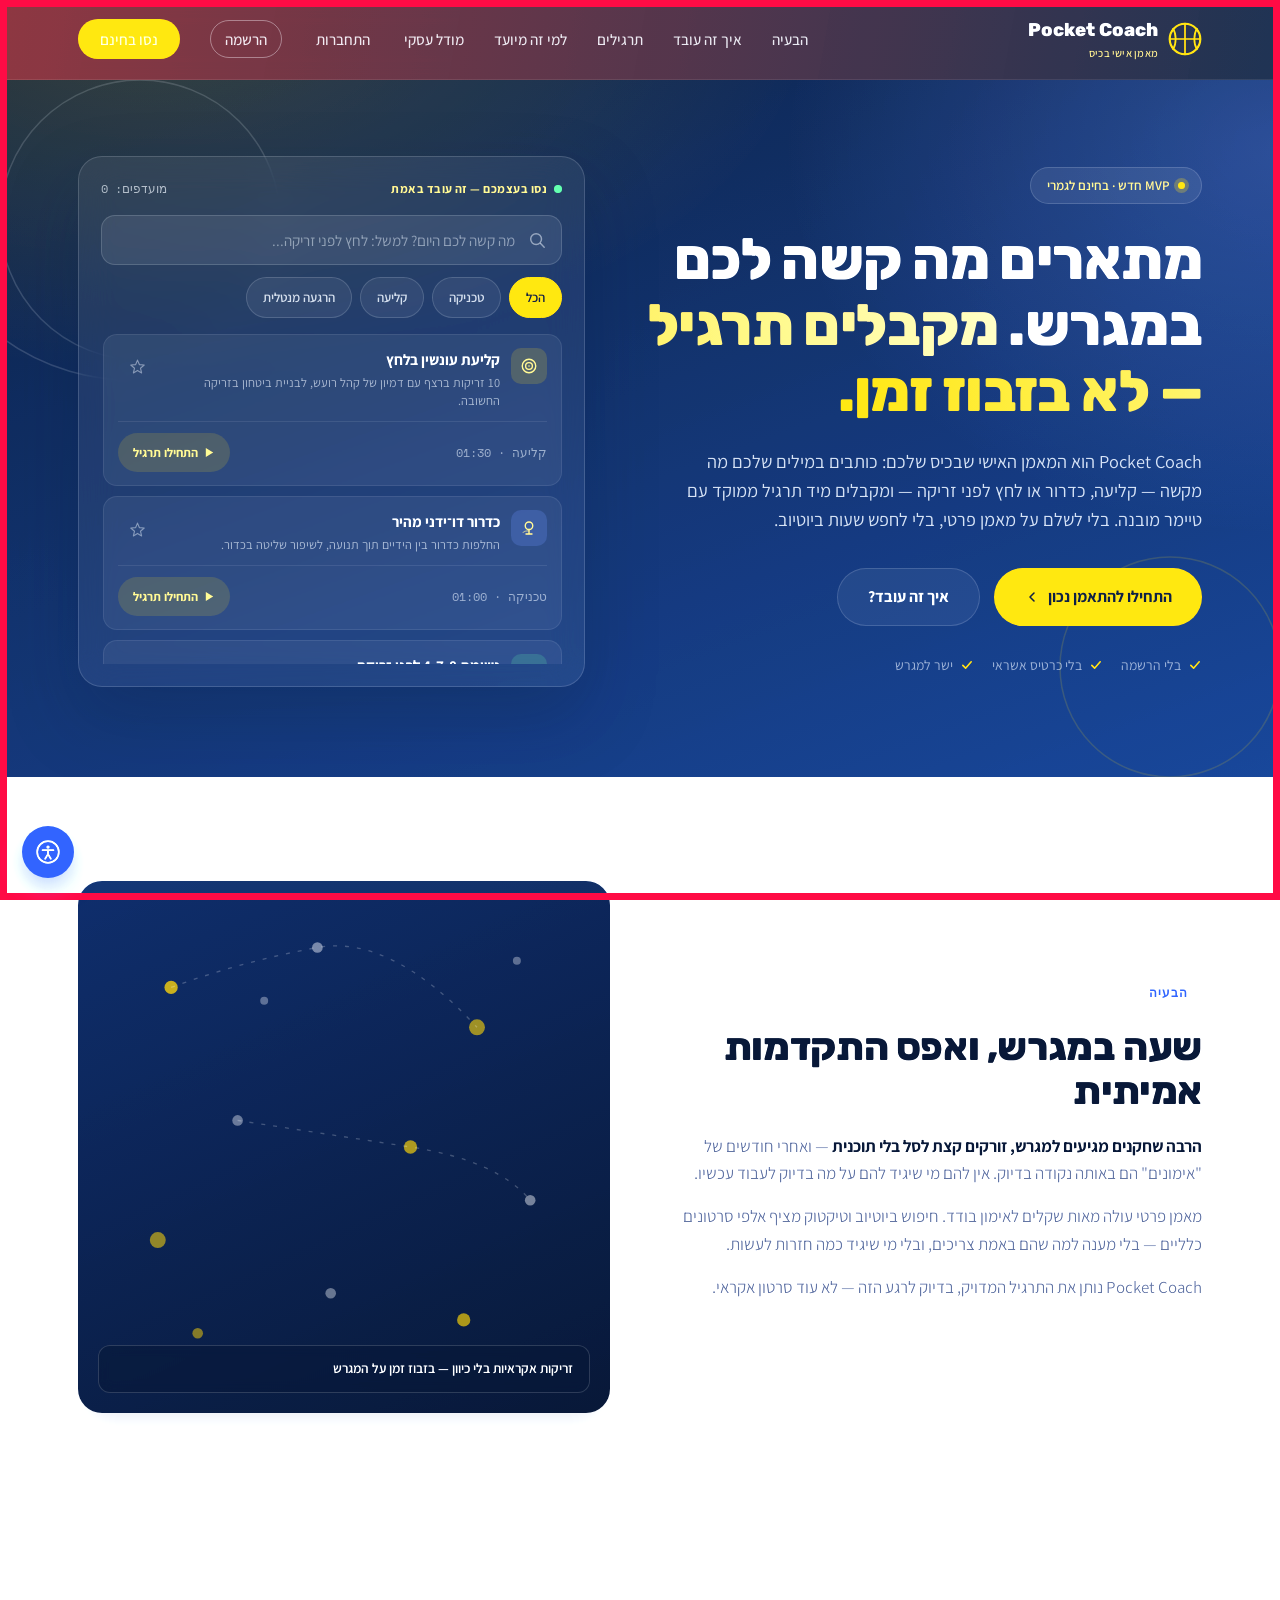
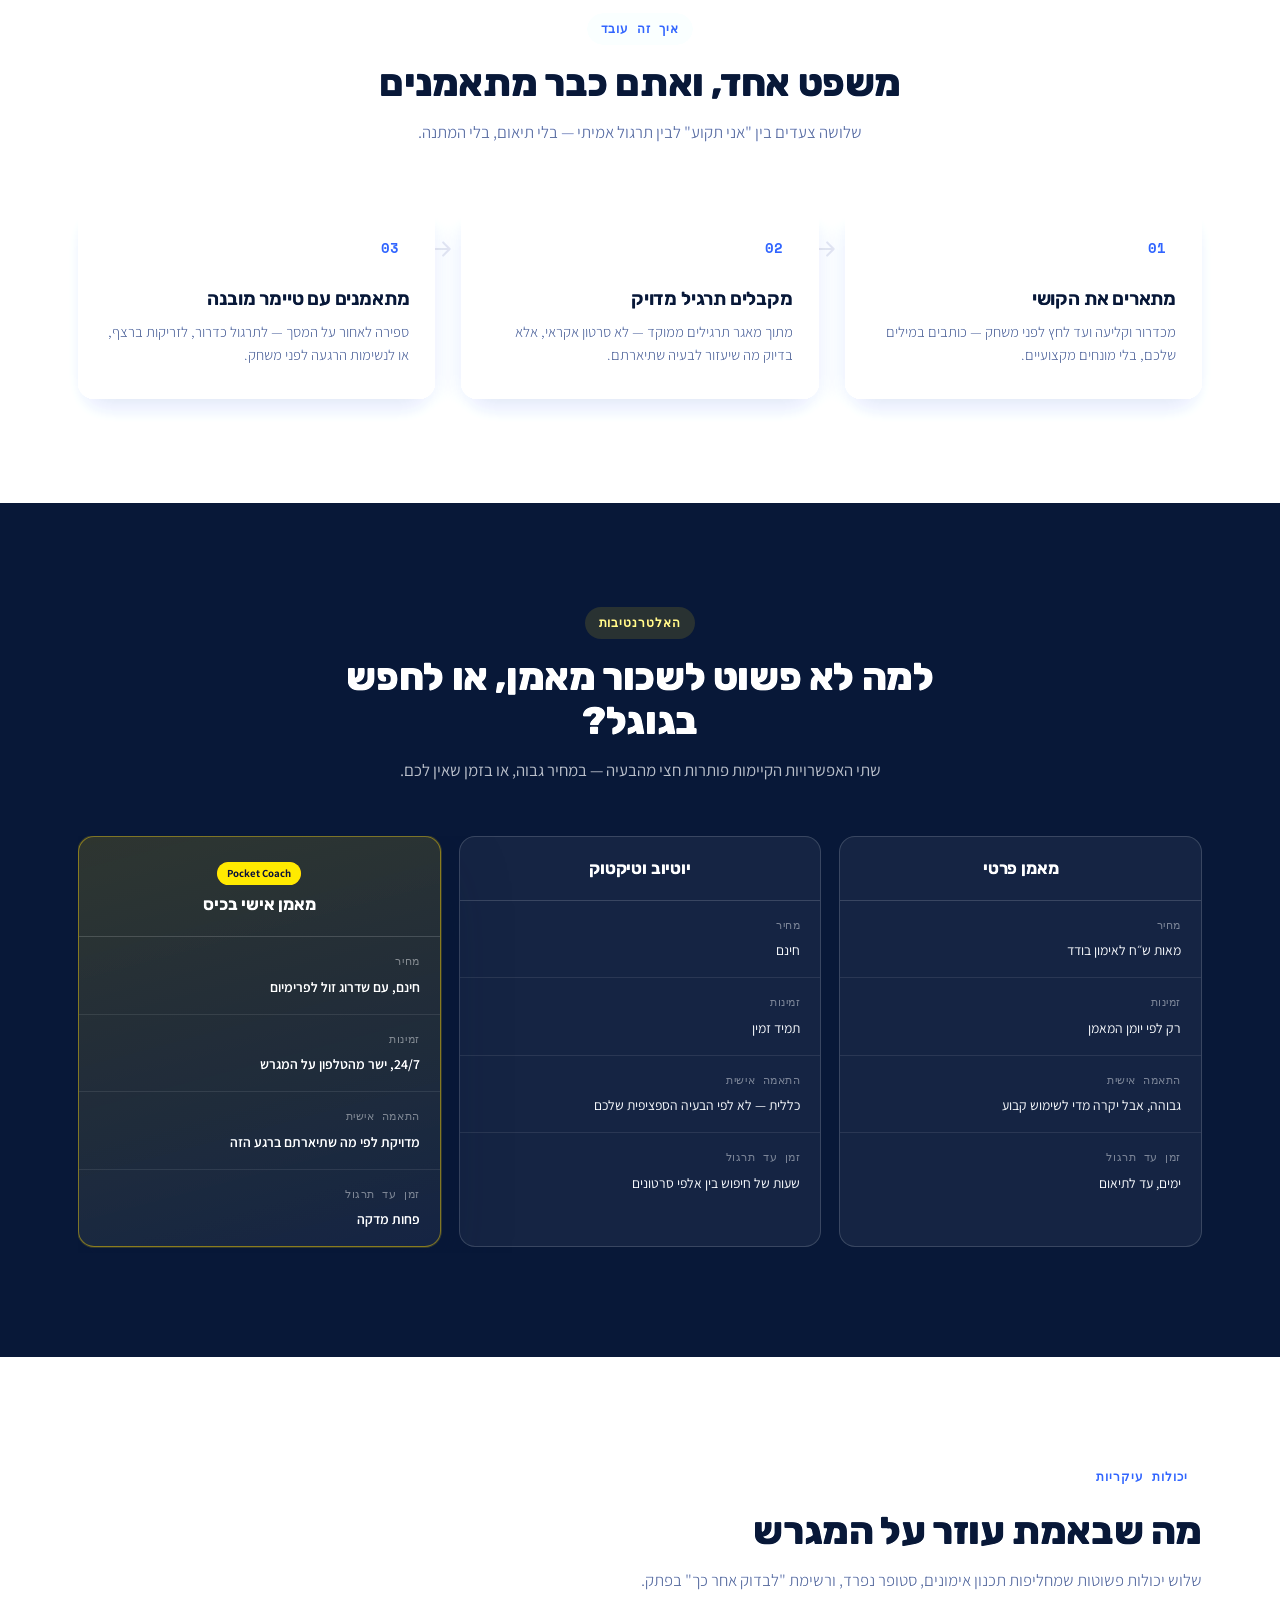
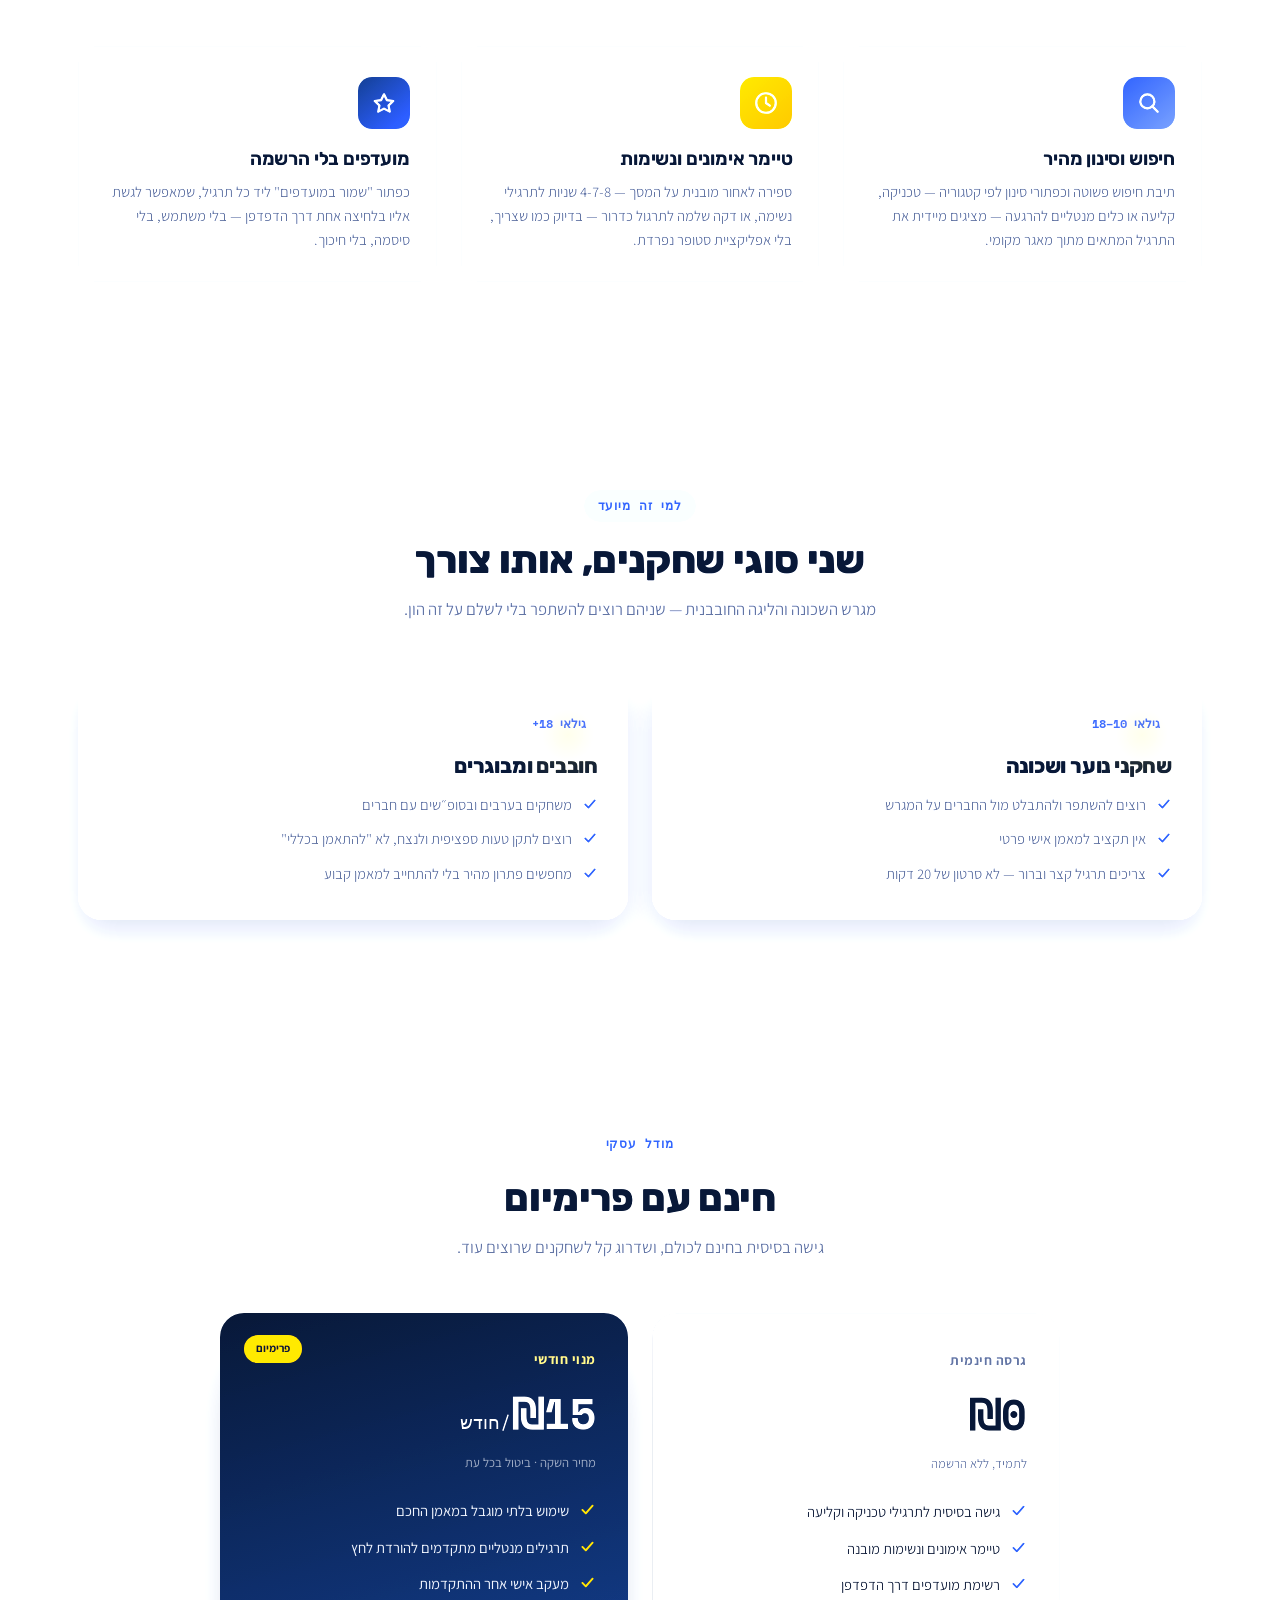
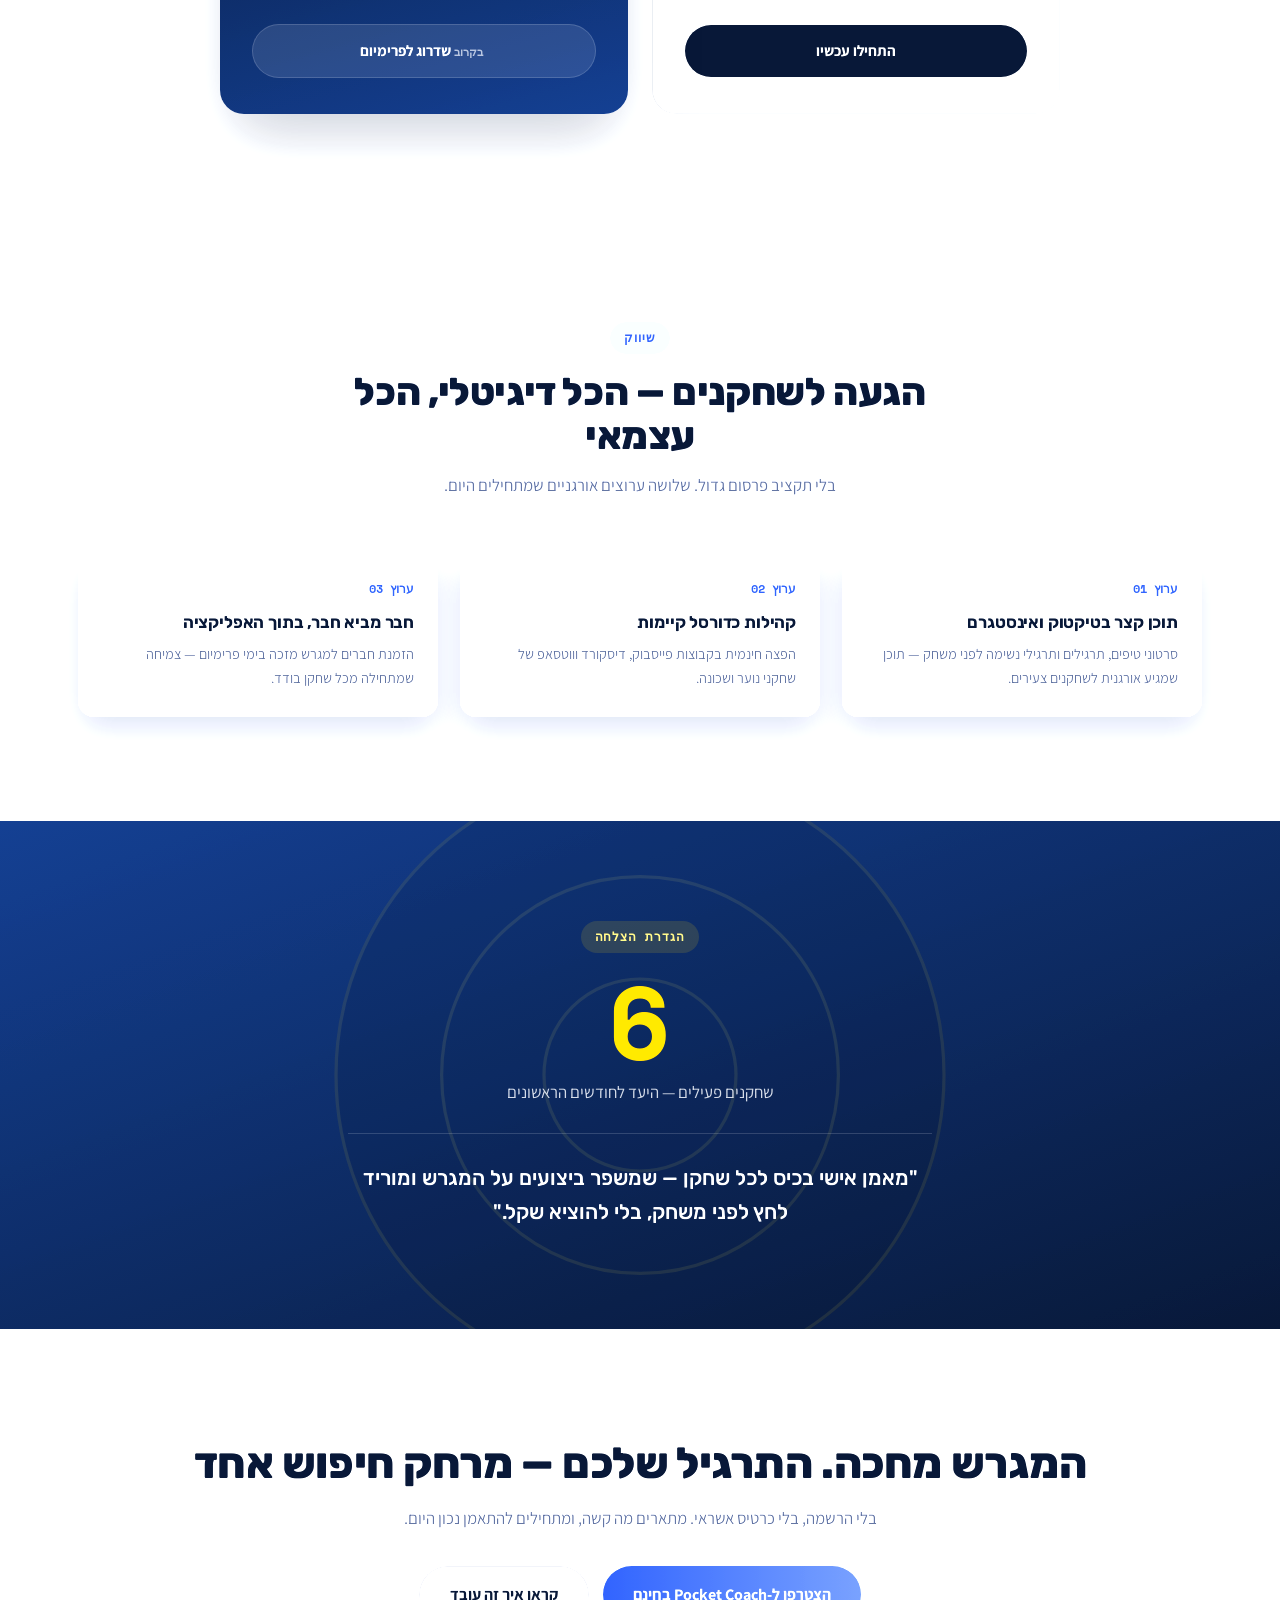
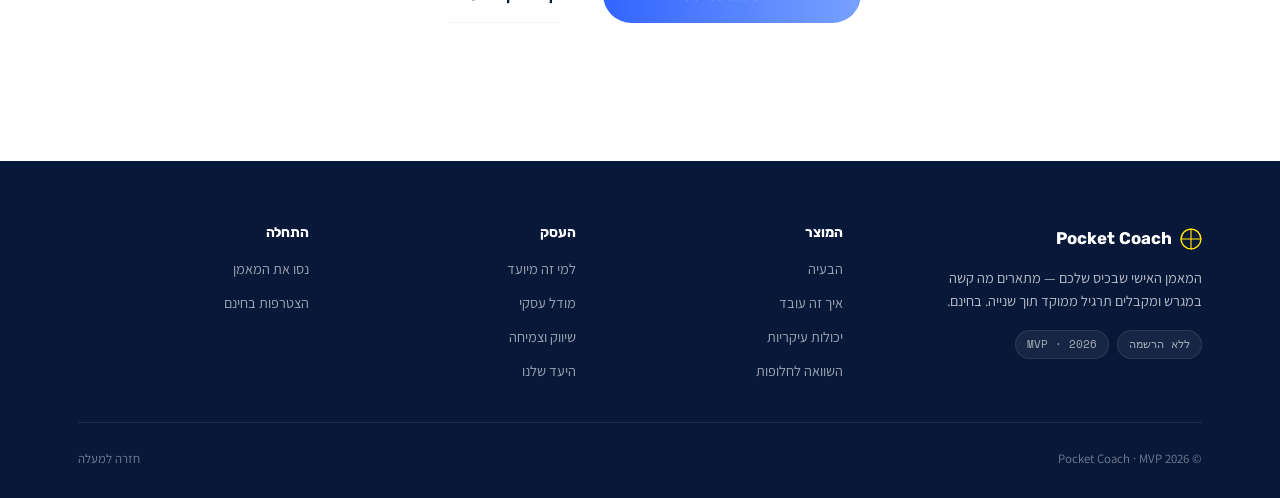
==== index.html @ d0b3a236 "Add files via upload" ====
<!DOCTYPE html>
<html lang="he" dir="rtl">
<head>
<meta charset="UTF-8">
<meta name="viewport" content="width=device-width, initial-scale=1.0">
<title>Pocket Coach — מאמן אישי בכיס</title>
<meta name="description" content="Pocket Coach: מתארים את הבעיה במגרש, מקבלים תרגיל ממוקד תוך שנייה — טכניקה, קליעה ותרגילי הרגעה. בחינם.">
<meta property="og:title" content="Pocket Coach — מאמן אישי בכיס">
<meta property="og:description" content="מתארים מה קשה במגרש, מקבלים תרגיל ממוקד תוך שנייה. טכניקה, קליעה ותרגילי הרגעה — בחינם, בלי הרשמה.">
<meta property="og:type" content="website">
<meta property="og:locale" content="he_IL">
<meta name="twitter:card" content="summary_large_image">
<meta name="twitter:title" content="Pocket Coach — מאמן אישי בכיס">
<meta name="twitter:description" content="מתארים מה קשה במגרש, מקבלים תרגיל ממוקד תוך שנייה. בחינם.">
<meta name="theme-color" content="#0E2A63">
<link rel="preconnect" href="https://fonts.googleapis.com">
<link rel="preconnect" href="https://fonts.gstatic.com" crossorigin>
<link href="https://fonts.googleapis.com/css2?family=Rubik:wght@400;500;600;700;800;900&family=Assistant:wght@400;500;600;700;800&family=Space+Mono:wght@400;700&display=swap" rel="stylesheet">
<style>
  :root{
    --ink:#071633;
    --navy:#0E2A63;
    --navy-2:#123A86;
    --skin:#D9A066;
    --hair:#241C14;
    --blue:#2D5BFF;
    --blue-light:#6E93FF;
    --yellow:#FFD500;
    --yellow-soft:#FFEA80;
    --white:#FFFFFF;
    --cloud:#F5F7FF;
    --charcoal:#16213A;
    --muted:#5B6B95;
    --line:rgba(255,255,255,.14);
    --line-soft:rgba(255,255,255,.08);
    --line-dark:rgba(7,22,51,.1);
    --radius-lg:24px;
    --radius-md:16px;
    --radius-sm:10px;
    --shadow-lg:0 30px 70px rgba(7,22,51,.28);
    --shadow-md:0 14px 34px rgba(7,22,51,.18);
    --font-display:'Rubik', sans-serif;
    --font-body:'Assistant', sans-serif;
    --font-mono:'Space Mono', monospace;
  }

  *{margin:0;padding:0;box-sizing:border-box;}
  html{scroll-behavior:smooth;}
  @media (prefers-reduced-motion: reduce){
    html{scroll-behavior:auto;}
    *{animation-duration:.01ms !important; animation-iteration-count:1 !important; transition-duration:.01ms !important; scroll-behavior:auto !important;}
  }

  body{
    font-family:var(--font-body);
    background:var(--cloud);
    color:var(--charcoal);
    line-height:1.6;
    overflow-x:hidden;
    cursor: url('data:image/svg+xml;utf8,<svg xmlns="http://www.w3.org/2000/svg" width="32" height="32" viewBox="0 0 32 32"><circle cx="16" cy="16" r="14" fill="%238B3A28"/><circle cx="16" cy="16" r="14" fill="none" stroke="%2315151a" stroke-width="1.4"/><path d="M16 2 Q13 16 16 30" fill="none" stroke="%23F2E6CC" stroke-width="1.7"/><path d="M2 16 Q16 19 30 16" fill="none" stroke="%23F2E6CC" stroke-width="1.7"/><path d="M9 3 Q3 16 9 29" fill="none" stroke="%23F2E6CC" stroke-width="1.7"/><path d="M23 3 Q29 16 23 29" fill="none" stroke="%23F2E6CC" stroke-width="1.7"/></svg>') 16 16, auto;
  }

  h1,h2,h3,h4{font-family:var(--font-display); line-height:1.15; letter-spacing:-0.01em;}
  a{color:inherit; text-decoration:none;}
  button{font-family:inherit; border:none; background:none; cursor:inherit;}
  ul{list-style:none;}
  .num{font-family:var(--font-mono); direction:ltr; unicode-bidi:isolate;}

  :focus-visible{outline:3px solid var(--yellow); outline-offset:3px; border-radius:4px;}

  .wrap{max-width:1180px; margin:0 auto; padding:0 28px;}
  section{position:relative;}

  /* ---------- scroll progress ---------- */
  .progress-bar{position:fixed; top:0; right:0; left:0; height:3px; background:linear-gradient(90deg, #C82828, #B4503C, #A07800, #148C3C, #0A788C, #2D5BFF, #3C32AA, #7832AA, #B41E6E); width:0%; z-index:200; transform-origin:right;}

  /* ---------- nav ---------- */
  .nav{
    position:sticky; top:0; z-index:100;
    background:var(--nav-bg, rgba(7,22,51,.7));
    backdrop-filter:blur(14px); -webkit-backdrop-filter:blur(14px);
    border-bottom:1px solid var(--line-soft);
    transition:box-shadow .3s ease, background .6s ease;
  }
  .nav.scrolled{box-shadow:0 10px 30px rgba(0,0,0,.25);}
  .nav-inner{display:flex; align-items:center; justify-content:space-between; padding:16px 28px; max-width:1180px; margin:0 auto;}
  .logo{display:flex; align-items:center; gap:10px; color:var(--white); font-family:var(--font-display); font-weight:800; font-size:1.15rem;}
  .logo-mark{width:34px; height:34px; flex-shrink:0;}
  .logo-sub{display:block; font-family:var(--font-body); font-weight:500; font-size:.68rem; color:var(--yellow-soft); letter-spacing:.02em;}
  .nav-links{display:flex; align-items:center; gap:30px; list-style:none;}
  .nav-links a{color:rgba(255,255,255,.82); font-size:.95rem; font-weight:500; transition:color .2s;}
  .nav-links a:hover{color:var(--yellow);}
  .nav-cta{background:var(--yellow); color:var(--ink); padding:10px 22px; border-radius:100px; font-weight:700; font-size:.92rem; transition:transform .2s, box-shadow .2s;}
  #loginLink{padding:8px 4px;}
  #registerLink{padding:8px 14px; border:1.5px solid rgba(255,255,255,.35); border-radius:999px; transition:.2s;}
  #registerLink:hover{border-color:#FFD500; color:#FFD500;}
  .user-badge{display:flex; align-items:center; gap:10px; margin-inline-start:10px;}
  .user-email{font-size:.82rem; color:rgba(255,255,255,.8); font-family:var(--font-mono); direction:ltr; unicode-bidi:isolate;}
  .logout-btn{background:rgba(255,255,255,.08); color:var(--white); border:1px solid var(--line); padding:7px 16px; border-radius:100px; font-size:.8rem; font-weight:600; transition:.2s;}
  .logout-btn:hover{background:rgba(255,90,90,.18); border-color:rgba(255,90,90,.4);}
  .login-overlay{position:fixed; inset:0; z-index:600; background:rgba(7,22,51,.6); backdrop-filter:blur(4px); display:flex; align-items:center; justify-content:center; opacity:0; visibility:hidden; transition:opacity .25s ease, visibility .25s;}
  .login-overlay.open{opacity:1; visibility:visible;}
  .login-modal{position:relative; width:340px; max-width:calc(100vw - 40px); background:var(--white); border-radius:20px; padding:30px 26px; box-shadow:0 30px 70px rgba(7,22,51,.35);}
  .login-modal h3{font-family:var(--font-display); font-size:1.2rem; font-weight:800; color:var(--ink); margin-bottom:10px;}
  .login-sub{font-size:.85rem; color:var(--muted); line-height:1.5; margin-bottom:18px;}
  .login-input{width:100%; padding:13px 16px; border-radius:12px; border:1.5px solid var(--line-dark); font-size:.95rem; font-family:var(--font-body); direction:ltr; text-align:right; margin-bottom:8px;}
  .login-input:focus{border-color:var(--blue);}
  .login-error{display:none; color:#c0392b; font-size:.78rem; margin-bottom:10px;}
  .login-error.show{display:block;}
  .login-submit{width:100%; padding:13px; border-radius:100px; background:var(--blue); color:var(--white); font-weight:700; font-size:.95rem; transition:.2s;}
  .login-submit:hover{background:var(--navy-2);}
  .login-close{position:absolute; top:16px; left:16px; width:28px; height:28px; border-radius:50%; background:var(--cloud); font-size:.9rem; color:var(--muted); display:flex; align-items:center; justify-content:center;}
  .login-close:hover{background:var(--line-dark);}
  .nav-cta:hover{transform:translateY(-2px); box-shadow:0 10px 24px rgba(255,213,0,.35);}
  .nav-toggle{display:none; width:44px; height:44px; position:relative; flex-shrink:0;}
  .nav-toggle span{position:absolute; right:9px; width:26px; height:2px; background:var(--white); border-radius:2px; transition:.25s;}
  .nav-toggle span:nth-child(1){top:12px;}
  .nav-toggle span:nth-child(2){top:21px;}
  .nav-toggle span:nth-child(3){top:30px;}
  .nav-toggle.open span:nth-child(1){transform:translateY(9px) rotate(45deg);}
  .nav-toggle.open span:nth-child(2){opacity:0;}
  .nav-toggle.open span:nth-child(3){transform:translateY(-9px) rotate(-45deg);}

  /* ---------- accessibility + language widget ---------- */
  html.a11y-underline a{text-decoration:underline !important;}
  html.a11y-no-leds #pageFrame{display:none !important;}
  html.dark-mode .problem,
  html.dark-mode .how,
  html.dark-mode .features,
  html.dark-mode .audience,
  html.dark-mode .pricing,
  html.dark-mode .growth,
  html.dark-mode footer{
    filter:invert(1) hue-rotate(180deg);
  }
  html.dark-mode .problem img,
  html.dark-mode .how img,
  html.dark-mode .features img,
  html.dark-mode .audience img,
  html.dark-mode .pricing img,
  html.dark-mode .growth img,
  html.dark-mode footer img{
    filter:invert(1) hue-rotate(180deg);
  }
  html.dark-mode body{background:var(--ink);}
  .a11y-fab{position:fixed; bottom:22px; left:22px; z-index:400; width:52px; height:52px; border-radius:50%; background:var(--blue); display:flex; align-items:center; justify-content:center; box-shadow:0 10px 26px rgba(45,91,255,.4); border:none; cursor:pointer; transition:transform .2s;}

  @media (max-width:520px){
  }
  .a11y-fab:hover{transform:scale(1.06);}
  .a11y-fab svg{width:26px; height:26px; color:var(--white);}
  .a11y-panel{position:fixed; bottom:84px; left:22px; z-index:400; width:280px; max-width:calc(100vw - 44px); max-height:min(560px, calc(100vh - 120px)); overflow-y:auto; background:var(--white); border-radius:18px; box-shadow:0 20px 50px rgba(7,22,51,.25); padding:20px; border:1px solid var(--line-dark); opacity:0; visibility:hidden; transform:translateY(10px); transition:opacity .2s ease, transform .2s ease, visibility .2s;}
  .a11y-panel::-webkit-scrollbar{width:6px;}
  .a11y-panel::-webkit-scrollbar-thumb{background:var(--line-dark); border-radius:10px;}
  .a11y-scrolltop{position:sticky; top:0; z-index:5; float:left; margin-inline-start:-4px; width:30px; height:30px; border-radius:50%; background:var(--cloud); border:1px solid var(--line-dark); display:flex; align-items:center; justify-content:center; cursor:pointer; box-shadow:0 4px 10px rgba(7,22,51,.12);}
  .a11y-scrolltop:hover{background:var(--blue); border-color:var(--blue); color:var(--white);}
  .a11y-scrolltop svg{width:15px; height:15px;}
  .a11y-panel.open{opacity:1; visibility:visible; transform:translateY(0);}
  .a11y-panel h4{display:flex; align-items:center; gap:7px; font-family:var(--font-display); font-size:.92rem; font-weight:700; color:var(--ink); margin-bottom:13px;}
  .a11y-panel h4 svg{width:16px; height:16px; color:var(--blue);}
  .a11y-row{display:flex; gap:8px; margin-bottom:14px;}
  .a11y-btn{flex:1; padding:9px 0; border-radius:10px; border:1.5px solid var(--line-dark); background:var(--white); font-weight:700; font-size:.85rem; color:var(--charcoal); cursor:pointer; transition:.2s;}
  .a11y-btn:hover{border-color:var(--blue);}
  .a11y-btn.active{background:var(--blue); color:var(--white); border-color:var(--blue);}
  .a11y-toggle-row{display:flex; align-items:center; justify-content:space-between; padding:8px 0; font-size:.85rem; color:var(--charcoal);}
  .a11y-brightness{padding:8px 0 4px;}
  .a11y-color-row{display:flex; gap:9px; flex-wrap:wrap; padding:4px 0 2px;}
  .a11y-color-swatch{width:30px; height:30px; border-radius:50%; border:2px solid var(--line-dark); cursor:pointer; transition:transform .15s ease, box-shadow .15s ease; padding:0; position:relative; flex-shrink:0;}
  .a11y-color-swatch:hover{transform:scale(1.1);}
  .a11y-color-swatch.active{box-shadow:0 0 0 2px var(--white), 0 0 0 4px var(--blue);}
  .a11y-color-hint{font-size:.72rem; font-weight:400; color:var(--muted);}
  .a11y-combo-row{display:grid; grid-template-columns:1fr 1fr; gap:8px; padding:4px 0 2px;}
  .a11y-combo-swatch{display:flex; align-items:center; gap:8px; padding:8px 10px; border-radius:12px; border:1.5px solid var(--line-dark); background:var(--white); cursor:pointer; transition:border-color .15s ease, box-shadow .15s ease, transform .1s ease; text-align:right;}
  .a11y-combo-swatch:hover{border-color:var(--blue); transform:translateY(-1px);}
  .a11y-combo-swatch.active{border-color:var(--blue); box-shadow:0 0 0 2px rgba(45,91,255,.18); background:rgba(45,91,255,.05);}
  .a11y-combo-dot{width:22px; height:22px; border-radius:50%; border:1.5px solid rgba(0,0,0,.08); flex-shrink:0;}
  .a11y-combo-label{font-size:.76rem; font-weight:600; color:var(--charcoal); line-height:1.2;}
  .a11y-color-swatch.none-swatch{background:var(--white);}
  .a11y-color-swatch.none-swatch::after{content:''; position:absolute; top:50%; right:4px; left:4px; height:1.5px; background:#c33; transform:rotate(45deg);}
  #a11yColorOverlay{position:fixed; inset:0; z-index:399; pointer-events:none; background:transparent; transition:background .2s ease;}
  .a11y-brightness-label{display:flex; align-items:center; justify-content:space-between; font-size:.85rem; color:var(--charcoal); margin-bottom:8px;}
  .a11y-brightness-label svg{width:15px; height:15px; color:var(--muted);}
  .a11y-slider{width:100%; accent-color:var(--blue); cursor:pointer;}
  .a11y-slider-row{display:flex; align-items:center; gap:9px;}
  .a11y-slider-icon{width:16px; height:16px; color:var(--muted); flex-shrink:0;}
  .a11y-switch{width:38px; height:22px; border-radius:100px; background:#dfe4f0; position:relative; cursor:pointer; transition:.2s; border:none; flex-shrink:0; padding:0;}
  .a11y-switch::after{content:''; position:absolute; top:2px; right:2px; width:18px; height:18px; border-radius:50%; background:var(--white); transition:.2s; box-shadow:0 1px 3px rgba(0,0,0,.25);}
  .a11y-switch.on{background:var(--blue);}
  .a11y-switch.on::after{transform:translateX(-16px);}
  .a11y-divider{height:1px; background:var(--line-dark); margin:6px 0 14px;}
  .a11y-lang-row{display:flex; gap:8px;}
  .a11y-lang-list{display:flex; flex-direction:column; gap:6px; max-height:220px; overflow-y:auto; padding-left:4px;}
  .a11y-lang-list::-webkit-scrollbar{width:5px;}
  .a11y-lang-list::-webkit-scrollbar-thumb{background:var(--line-dark); border-radius:10px;}
  .a11y-lang-btn{display:flex; align-items:center; justify-content:space-between; width:100%; padding:9px 12px; border-radius:10px; border:1.5px solid var(--line-dark); background:var(--white); font-weight:600; font-size:.85rem; color:var(--charcoal); cursor:pointer; transition:.2s; text-align:right;}
  .a11y-lang-btn:hover{border-color:var(--blue);}
  .a11y-lang-btn.active{background:var(--blue); color:var(--white); border-color:var(--blue);}
  .a11y-lang-btn .native{font-size:.78rem; opacity:.7;}
  .a11y-reset{width:100%; text-align:center; margin-top:12px; font-size:.8rem; color:var(--muted); text-decoration:underline; background:none; border:none; cursor:pointer;}
  @media (max-width:520px){
    .a11y-fab{bottom:16px; left:16px; width:48px; height:48px;}
    .a11y-panel{bottom:74px; left:16px;}
  }

  @media (max-width:880px){
    .nav-links{position:fixed; inset-inline:0; top:66px; flex-direction:column; align-items:stretch; gap:0;
      background:rgba(7,22,51,.98); backdrop-filter:blur(14px);
      max-height:0; overflow:hidden; transition:max-height .35s ease; border-bottom:1px solid var(--line-soft);}
    .nav-links.open{max-height:420px;}
    .nav-links li{border-top:1px solid var(--line-soft);}
    .nav-links a{display:block; padding:16px 28px;}
    .nav-cta{margin:16px 28px;}
    .nav-toggle{display:block;}
  }

  /* ---------- court background motif ---------- */
  .court-lines{position:absolute; inset:0; overflow:hidden; pointer-events:none; z-index:0;}
  #pageFrame{position:fixed; inset:0; z-index:250; pointer-events:none; border:7px solid #ff0033; box-sizing:border-box; animation:ledCycle 6s linear infinite;}
  @keyframes ledCycle{
    0%{filter:hue-rotate(0deg);}
    100%{filter:hue-rotate(360deg);}
  }
  @media (max-width:640px){#pageFrame{border-width:4px;}}
  @media (prefers-reduced-motion: reduce){#pageFrame{animation:none; filter:none;}}
  .court-lines svg{position:absolute; opacity:.14;}

  /* ---------- hero ---------- */
  .hero{
    position:relative;
    background:
      radial-gradient(1100px 600px at 12% -10%, rgba(255,213,0,.16), transparent 60%),
      radial-gradient(900px 700px at 100% 10%, rgba(110,147,255,.25), transparent 55%),
      linear-gradient(160deg, var(--ink) 0%, var(--navy) 55%, var(--navy-2) 100%);
    color:var(--white);
    padding:76px 0 90px;
    overflow:hidden;
  }
  .hero-grid{display:grid; grid-template-columns:1.05fr .95fr; gap:56px; align-items:center; position:relative; z-index:2;}
  .eyebrow{display:inline-flex; align-items:center; gap:8px; background:rgba(255,255,255,.08); border:1px solid var(--line); color:var(--yellow-soft); font-weight:600; font-size:.82rem; padding:7px 16px; border-radius:100px; margin-bottom:22px;}
  .eyebrow-dot{width:7px; height:7px; border-radius:50%; background:var(--yellow); box-shadow:0 0 0 4px rgba(255,213,0,.25);}
  .hero h1{font-size:clamp(2.3rem, 4.6vw, 3.6rem); font-weight:800; margin-bottom:22px;}
  .hero h1 .accent{background:linear-gradient(90deg, var(--yellow), #ffedb0); -webkit-background-clip:text; background-clip:text; color:transparent;}
  .hero-sub{font-size:1.14rem; color:rgba(255,255,255,.78); max-width:520px; margin-bottom:34px;}
  @media (max-width:640px){ .hero-sub{display:none;} }   /* מוסתר במובייל */
  .hero-ctas{display:flex; flex-wrap:wrap; gap:14px; margin-bottom:28px;}
  .btn{display:inline-flex; align-items:center; gap:8px; font-weight:700; font-size:1rem; padding:15px 30px; border-radius:100px; transition:transform .2s ease, box-shadow .2s ease, background .2s ease;}
  .btn-primary{background:var(--yellow); color:var(--ink);}
  .btn-primary:hover{transform:translateY(-3px); box-shadow:0 16px 32px rgba(255,213,0,.32);}
  .btn-ghost{background:rgba(255,255,255,.06); color:var(--white); border:1px solid var(--line);}
  .btn-ghost:hover{background:rgba(255,255,255,.12); transform:translateY(-3px);}
  .btn-ghost.dark{color:var(--ink); border-color:var(--line-dark); background:rgba(7,22,51,.04);}
  .btn-ghost.dark:hover{background:rgba(7,22,51,.08);}
  .btn svg{width:16px; height:16px;}
  .trust-line{display:flex; flex-wrap:wrap; gap:18px; color:rgba(255,255,255,.55); font-size:.86rem;}
  .trust-line span{display:flex; align-items:center; gap:7px;}
  .trust-line svg{width:14px; height:14px; color:var(--yellow);}

  /* ---------- demo card (signature interactive element) ---------- */
  .demo-card{
    position:relative; z-index:2;
    background:rgba(255,255,255,.06);
    border:1px solid var(--line);
    backdrop-filter:blur(18px); -webkit-backdrop-filter:blur(18px);
    border-radius:var(--radius-lg);
    padding:22px;
    box-shadow:var(--shadow-lg);
  }
  .demo-head{display:flex; align-items:center; justify-content:space-between; margin-bottom:16px;}
  .demo-live{display:flex; align-items:center; gap:7px; font-size:.76rem; font-weight:700; color:var(--yellow-soft); text-transform:uppercase; letter-spacing:.04em;}
  .live-pulse{width:8px; height:8px; border-radius:50%; background:#5CFF9B; box-shadow:0 0 0 0 rgba(92,255,155,.6); animation:pulse 1.8s infinite;}
  @keyframes pulse{
    0%{box-shadow:0 0 0 0 rgba(92,255,155,.55);}
    70%{box-shadow:0 0 0 9px rgba(92,255,155,0);}
    100%{box-shadow:0 0 0 0 rgba(92,255,155,0);}
  }
  .fav-count{font-size:.78rem; color:rgba(255,255,255,.6); font-family:var(--font-mono);}

  .search-row{position:relative; margin-bottom:12px;}
  .search-row svg.search-icon{position:absolute; top:50%; right:16px; transform:translateY(-50%); width:18px; height:18px; color:rgba(255,255,255,.45); pointer-events:none;}
  .search-input{
    width:100%; padding:14px 46px 14px 16px; border-radius:14px;
    background:rgba(255,255,255,.08); border:1px solid var(--line); color:var(--white);
    font-family:var(--font-body); font-size:.95rem;
  }
  .search-input::placeholder{color:rgba(255,255,255,.42);}
  .search-input:focus{background:rgba(255,255,255,.13); border-color:rgba(255,213,0,.5);}

  .chip-row{display:flex; flex-wrap:wrap; gap:8px; margin-bottom:16px;}
  .chip{padding:11px 16px; border-radius:100px; font-size:.82rem; font-weight:600; background:rgba(255,255,255,.06); border:1px solid var(--line); color:rgba(255,255,255,.75); transition:.2s;}
  .chip:hover{background:rgba(255,255,255,.12);}
  .chip.active{background:var(--yellow); color:var(--ink); border-color:var(--yellow);}

  .drill-list{display:flex; flex-direction:column; gap:10px; max-height:330px; overflow-y:auto; padding-left:2px;}
  .drill-list::-webkit-scrollbar{width:6px;}
  .drill-list::-webkit-scrollbar-thumb{background:rgba(255,255,255,.2); border-radius:10px;}

  .drill-card{background:rgba(255,255,255,.055); border:1px solid var(--line-soft); border-radius:14px; padding:13px 14px; transition:background .2s, border-color .2s, transform .2s;}
  .drill-card:hover{transform:translateY(-2px); border-color:rgba(255,213,0,.25);}
  .drill-card:hover{background:rgba(255,255,255,.09);}
  .drill-top{display:flex; align-items:flex-start; gap:11px;}
  .drill-icon{width:36px; height:36px; border-radius:10px; background:rgba(255,255,255,.08); display:flex; align-items:center; justify-content:center; flex-shrink:0;}
  .drill-icon svg{width:18px; height:18px; color:var(--yellow-soft);}
  .drill-icon.cat-shooting{background:rgba(255,213,0,.16);}
  .drill-icon.cat-technique{background:rgba(110,147,255,.2);}
  .drill-icon.cat-calm{background:rgba(92,255,155,.16);}
  .drill-info{flex:1; min-width:0;}
  .drill-name{font-weight:700; font-size:.94rem; color:var(--white); margin-bottom:2px;}
  .drill-desc{font-size:.78rem; color:rgba(255,255,255,.55); line-height:1.45;}
  .star-btn{flex-shrink:0; width:38px; height:38px; display:flex; align-items:center; justify-content:center; border-radius:8px; transition:.2s;}
  .star-btn:hover{background:rgba(255,255,255,.1);}
  .star-btn svg{width:17px; height:17px; color:rgba(255,255,255,.4); transition:.2s;}
  .star-btn.saved svg{color:var(--yellow); fill:var(--yellow);}

  .drill-bottom{display:flex; align-items:center; justify-content:space-between; flex-wrap:wrap; gap:8px; margin-top:11px; padding-top:11px; border-top:1px solid var(--line-soft);}
  .drill-dur{font-family:var(--font-mono); font-size:.78rem; color:rgba(255,255,255,.5);}
  .drill-actions{display:flex; align-items:center; gap:8px; flex-wrap:wrap;}
  .start-btn{display:flex; align-items:center; gap:6px; background:rgba(255,213,0,.14); color:var(--yellow-soft); font-weight:700; font-size:.78rem; padding:11px 15px; border-radius:100px; transition:.2s;}
  .start-btn:hover{background:var(--yellow); color:var(--ink);}
  .start-btn svg{width:11px; height:11px;}


  .timer-panel{margin-top:11px; padding-top:11px; border-top:1px solid var(--line-soft); display:none;}
  .timer-panel.active{display:block;}
  .timer-row{display:flex; align-items:center; gap:12px;}
  .timer-digits{font-family:var(--font-mono); font-size:1.5rem; font-weight:700; color:var(--white); min-width:58px; direction:ltr;}
  .timer-track{flex:1; height:6px; background:rgba(255,255,255,.12); border-radius:10px; overflow:hidden;}
  .timer-fill{height:100%; width:100%; background:linear-gradient(90deg,var(--yellow),#ffedb0); border-radius:10px; transition:width 1s linear;}
  .timer-actions{display:flex; gap:6px;}
  .timer-actions button{width:38px; height:38px; border-radius:8px; background:rgba(255,255,255,.08); display:flex; align-items:center; justify-content:center;}
  .timer-actions button:hover{background:rgba(255,255,255,.16);}
  .timer-actions svg{width:12px; height:12px; color:var(--white);}
  .timer-done{display:none; align-items:center; gap:8px; color:#5CFF9B; font-weight:700; font-size:.84rem;}
  .timer-done.show{display:flex;}
  .timer-done svg{width:15px; height:15px;}

  .no-results{text-align:center; padding:36px 10px; color:rgba(255,255,255,.62); font-size:.88rem;}

  /* ---------- reveal ---------- */
  .reveal{opacity:0; transform:translateY(26px); transition:opacity .7s ease, transform .7s ease;}
  .reveal.in{opacity:1; transform:translateY(0);}
  @media (max-width:880px){
    .how-steps .step-card.reveal{transform:translateX(60px);}
    .how-steps .step-card.reveal.in{transform:translateX(0);}
    .feature-grid .feature-card.reveal{transform:translateX(60px);}
    .feature-grid .feature-card.reveal.in{transform:translateX(0);}
    .growth-grid .growth-card.reveal{transform:translateX(60px);}
    .growth-grid .growth-card.reveal.in{transform:translateX(0);}
    .audience-grid .persona.reveal{transform:translateX(60px);}
    .audience-grid .persona.reveal.in{transform:translateX(0);}
    .pricing-grid .price-card.reveal{transform:translateX(60px);}
    .pricing-grid .price-card.reveal.in{transform:translateX(0);}
  }

  /* ---------- section shared ---------- */
  .section-head{max-width:640px; margin-bottom:52px;}
  .section-head.center{margin-inline:auto; text-align:center;}
  .kicker{display:inline-block; font-family:var(--font-mono); font-size:.78rem; font-weight:700; letter-spacing:.08em; color:var(--blue); background:rgba(45,91,255,.09); padding:6px 14px; border-radius:100px; margin-bottom:16px;}
  .kicker.on-dark{color:var(--yellow-soft); background:rgba(255,213,0,.12);}
  .section-head h2{font-size:clamp(1.8rem, 3vw, 2.5rem); font-weight:800; color:var(--ink); margin-bottom:14px;}
  .section-head p{color:var(--muted); font-size:1.05rem;}

  /* ---------- problem ---------- */
  .problem{background:var(--white); padding:104px 0 96px;}
  .problem-grid{display:grid; grid-template-columns:1fr 1fr; gap:60px; align-items:center;}
  .problem-copy p{color:var(--muted); font-size:1.06rem; margin-bottom:16px;}
  .problem-copy strong{color:var(--ink);}
  .scatter-box{position:relative; aspect-ratio:1/1; background:linear-gradient(155deg,#0E2A63,#071633); border-radius:var(--radius-lg); overflow:hidden; box-shadow:var(--shadow-md);}
  .scatter-box svg{width:100%; height:100%;}
  .scatter-caption{position:absolute; bottom:20px; right:20px; left:20px; background:rgba(7,22,51,.55); backdrop-filter:blur(6px); border:1px solid var(--line); border-radius:12px; padding:12px 16px; color:var(--white); font-size:.84rem; font-weight:600;}

  /* ---------- how it works ---------- */
  .how{background:var(--cloud); padding:104px 0;}
  .how-steps{display:grid; grid-template-columns:repeat(3,1fr); gap:26px; position:relative;}
  .step-card{background:var(--white); border-radius:var(--radius-md); padding:32px 26px; box-shadow:var(--shadow-md); position:relative;}
  .step-num{font-family:var(--font-mono); font-size:.85rem; font-weight:700; color:var(--blue); background:rgba(45,91,255,.09); width:38px; height:38px; border-radius:50%; display:flex; align-items:center; justify-content:center; margin-bottom:20px;}
  .step-card h3{font-size:1.18rem; font-weight:700; color:var(--ink); margin-bottom:10px;}
  .step-card p{color:var(--muted); font-size:.92rem;}
  .step-arrow{position:absolute; top:38px; left:-33px; width:26px; height:26px; color:var(--line-dark); display:flex; z-index:1;}
  @media (max-width:900px){.step-arrow{display:none;}}

  /* ---------- compare ---------- */
  .compare{background:var(--ink); padding:104px 0; color:var(--white); position:relative; overflow:hidden;}
  .compare-scroll{overflow-x:auto; padding-bottom:6px; -webkit-overflow-scrolling:touch;}
  .compare-grid{display:grid; grid-template-columns:repeat(3,minmax(240px,1fr)); gap:18px; min-width:760px;}
  .compare-col{background:rgba(255,255,255,.05); border:1px solid var(--line); border-radius:var(--radius-md); overflow:hidden;}
  .compare-col.highlight{background:linear-gradient(165deg, rgba(255,213,0,.14), rgba(255,255,255,.05)); border-color:rgba(255,213,0,.4); box-shadow:0 0 0 1px rgba(255,213,0,.15), var(--shadow-lg);}
  .compare-col-head{padding:22px 20px; border-bottom:1px solid var(--line); text-align:center;}
  .compare-col-head .tag{display:inline-block; font-size:.68rem; font-weight:700; color:var(--ink); background:var(--yellow); padding:3px 10px; border-radius:100px; margin-bottom:10px;}
  .compare-col-head h4{font-size:1.05rem; font-weight:700;}
  .compare-row{padding:16px 20px; border-bottom:1px solid var(--line-soft); font-size:.86rem;}
  .compare-row:last-child{border-bottom:none;}
  .compare-row .row-label{display:block; font-family:var(--font-mono); font-size:.68rem; color:rgba(255,255,255,.4); text-transform:uppercase; letter-spacing:.05em; margin-bottom:5px;}
  .compare-row .row-value{color:rgba(255,255,255,.88); line-height:1.5;}
  .compare-col.highlight .row-value{color:var(--white); font-weight:600;}

  /* ---------- features ---------- */
  .features{background:var(--white); padding:104px 0;}
  .feature-grid{display:grid; grid-template-columns:repeat(3,1fr); gap:24px;}
  .feature-card{border:1px solid var(--line-dark); border-radius:var(--radius-md); padding:30px 26px; transition:transform .25s, box-shadow .25s;}
  .feature-card:hover{transform:translateY(-6px); box-shadow:var(--shadow-md);}
  .feature-icon{width:52px; height:52px; border-radius:14px; display:flex; align-items:center; justify-content:center; margin-bottom:20px;}
  .feature-icon.f1{background:linear-gradient(140deg,#2D5BFF,#6E93FF);}
  .feature-icon.f2{background:linear-gradient(140deg,#FFD500,#FFB700);}
  .feature-icon.f3{background:linear-gradient(140deg,#123A86,#2D5BFF);}
  .feature-icon svg{width:26px; height:26px; color:var(--white);}
  .feature-card h3{font-size:1.16rem; font-weight:700; color:var(--ink); margin-bottom:10px;}
  .feature-card p{color:var(--muted); font-size:.92rem;}

  /* ---------- audience ---------- */
  .audience{background:var(--cloud); padding:104px 0;}
  .audience-grid{display:grid; grid-template-columns:1fr 1fr; gap:24px;}
  .persona{background:var(--white); border-radius:var(--radius-lg); padding:34px 30px; box-shadow:var(--shadow-md); position:relative; overflow:hidden;}
  .persona::before{content:''; position:absolute; top:0; right:0; width:120px; height:120px; background:radial-gradient(circle, rgba(255,213,0,.16), transparent 70%);}
  .persona-age{display:inline-block; font-family:var(--font-mono); font-size:.78rem; font-weight:700; color:var(--blue); background:rgba(45,91,255,.08); padding:5px 12px; border-radius:100px; margin-bottom:16px;}
  .persona h3{font-size:1.3rem; font-weight:800; color:var(--ink); margin-bottom:14px;}
  .persona ul{display:flex; flex-direction:column; gap:11px;}
  .persona li{display:flex; gap:10px; color:var(--muted); font-size:.92rem; align-items:flex-start;}
  .persona li svg{width:16px; height:16px; color:var(--blue); flex-shrink:0; margin-top:3px;}

  /* ---------- pricing ---------- */
  .pricing{background:var(--white); padding:104px 0;}
  .pricing-grid{display:grid; grid-template-columns:1fr 1fr; gap:24px; max-width:840px; margin:0 auto;}
  .price-card{border-radius:var(--radius-lg); padding:36px 32px; border:1px solid var(--line-dark);}
  .price-card.premium{
    background:linear-gradient(165deg, var(--ink), var(--navy-2));
    color:var(--white); border:none; box-shadow:var(--shadow-lg); position:relative;
  }
  .price-card.premium::after{content:'פרימיום'; position:absolute; top:22px; left:24px; background:var(--yellow); color:var(--ink); font-size:.7rem; font-weight:700; padding:5px 12px; border-radius:100px;}
  .price-plan{font-size:.85rem; font-weight:700; color:var(--muted); text-transform:uppercase; letter-spacing:.04em; margin-bottom:10px;}
  .price-card.premium .price-plan{color:var(--yellow-soft);}
  .price-amount{font-family:var(--font-mono); font-size:2.6rem; font-weight:700; color:var(--ink); margin-bottom:6px;}
  .price-card.premium .price-amount{color:var(--white);}
  .price-amount .cur{font-size:1.1rem; font-weight:400; margin-left:4px;}
  .price-note{font-size:.8rem; color:var(--muted); margin-bottom:26px;}
  .price-card.premium .price-note{color:rgba(255,255,255,.55);}
  .price-list{display:flex; flex-direction:column; gap:13px; margin-bottom:28px;}
  .price-list li{display:flex; gap:10px; font-size:.92rem; color:var(--charcoal);}
  .price-card.premium .price-list li{color:rgba(255,255,255,.85);}
  .price-list svg{width:17px; height:17px; color:var(--blue); flex-shrink:0; margin-top:2px;}
  .price-card.premium .price-list svg{color:var(--yellow);}
  .price-btn{display:block; text-align:center; width:100%; padding:14px; border-radius:100px; font-weight:700; font-size:.94rem;}
  .price-card:not(.premium) .price-btn{background:var(--ink); color:var(--white);}
  .price-card.premium .price-btn{background:rgba(255,255,255,.1); color:var(--white); border:1px solid var(--line);}
  .price-btn .soon{font-family:var(--font-mono); font-size:.7rem; opacity:.6; margin-right:6px;}

  /* ---------- growth ---------- */
  .growth{background:var(--cloud); padding:104px 0;}
  .growth-grid{display:grid; grid-template-columns:repeat(3,1fr); gap:22px;}
  .growth-card{background:var(--white); border-radius:var(--radius-md); padding:28px 24px; box-shadow:var(--shadow-md);}
  .growth-num{font-family:var(--font-mono); font-size:.78rem; color:var(--blue); font-weight:700; margin-bottom:14px;}
  .growth-card h3{font-size:1.05rem; font-weight:700; color:var(--ink); margin-bottom:10px;}
  .growth-card p{color:var(--muted); font-size:.9rem;}

  /* ---------- goal ---------- */
  .goal{
    background:linear-gradient(160deg, var(--navy-2), var(--ink));
    color:var(--white); padding:100px 0; text-align:center; position:relative; overflow:hidden;
  }
  .goal-target{position:absolute; inset:0; display:flex; align-items:center; justify-content:center; opacity:.08; pointer-events:none;}
  .goal-target svg{width:640px; height:640px;}
  .goal-inner{position:relative; z-index:2; max-width:640px; margin:0 auto;}
  .goal-num{font-family:var(--font-mono); font-size:clamp(4rem,10vw,6.5rem); font-weight:700; color:var(--yellow); line-height:1; margin-bottom:6px;}
  .goal-label{font-size:1.05rem; color:rgba(255,255,255,.75); margin-bottom:28px;}
  .goal-quote{font-family:var(--font-display); font-size:1.3rem; font-weight:500; line-height:1.6; color:var(--white); border-top:1px solid var(--line); padding-top:28px;}

  /* ---------- final cta ---------- */
  .cta-final{background:var(--white); padding:110px 0; text-align:center;}
  .cta-final h2{font-size:clamp(1.9rem,3.6vw,2.7rem); font-weight:800; color:var(--ink); margin-bottom:16px;}
  .cta-final p{color:var(--muted); font-size:1.05rem; margin-bottom:34px; max-width:480px; margin-inline:auto;}
  .cta-final .hero-ctas{justify-content:center;}
  .cta-final .btn-primary{background:linear-gradient(90deg,var(--blue),var(--blue-light)); color:var(--white);}
  .cta-final .btn-primary:hover{box-shadow:0 16px 32px rgba(45,91,255,.28);}

  /* ---------- footer ---------- */
  footer{background:var(--ink); color:rgba(255,255,255,.55); padding:64px 0 28px; font-size:.9rem;}
  .footer-main{display:grid; grid-template-columns:1.4fr 1fr 1fr 1fr; gap:36px; padding-bottom:40px; border-bottom:1px solid var(--line-soft);}
  .footer-brand-col .footer-logo{display:flex; align-items:center; gap:8px; color:var(--white); font-family:var(--font-display); font-weight:700; font-size:1.05rem; margin-bottom:14px;}
  .footer-brand-col .footer-logo svg{width:22px; height:22px;}
  .footer-brand-col p{max-width:260px; line-height:1.6; color:rgba(255,255,255,.65); margin-bottom:18px;}
  .footer-badges{display:flex; flex-wrap:wrap; gap:8px;}
  .footer-badge{font-family:var(--font-mono); font-size:.68rem; color:rgba(255,255,255,.55); background:rgba(255,255,255,.06); border:1px solid var(--line-soft); padding:5px 11px; border-radius:100px;}
  .footer-col h4{color:var(--white); font-family:var(--font-display); font-size:.86rem; font-weight:700; margin-bottom:16px;}
  .footer-col ul{display:flex; flex-direction:column; gap:11px;}
  .footer-col a{color:rgba(255,255,255,.55); transition:color .2s;}
  .footer-col a:hover{color:var(--yellow-soft);}
  .footer-bottom{display:flex; align-items:center; justify-content:space-between; flex-wrap:wrap; gap:14px; padding-top:26px; font-size:.8rem; color:rgba(255,255,255,.4);}
  .footer-bottom-links{display:flex; gap:20px; flex-wrap:wrap;}
  .footer-bottom-links a{color:rgba(255,255,255,.4); transition:color .2s;}
  .footer-bottom-links a:hover{color:rgba(255,255,255,.75);}

  /* ---------- responsive ---------- */
  @media (max-width:980px){
    .hero-grid{grid-template-columns:1fr; gap:44px;}
    .problem-grid{grid-template-columns:1fr;}
    .problem-grid .scatter-box{order:-1; max-width:420px; margin:0 auto;}
    .how-steps{grid-template-columns:1fr;}
    .feature-grid{grid-template-columns:1fr;}
    .audience-grid{grid-template-columns:1fr;}
    .pricing-grid{grid-template-columns:1fr;}
    .growth-grid{grid-template-columns:1fr;}
    .footer-main{grid-template-columns:1fr 1fr; gap:32px 24px;}
    .footer-brand-col{grid-column:1 / -1;}
  }
  @media (max-width:520px){
    .wrap{padding:0 20px;}
    .hero{padding:56px 0 64px;}
    .problem,.how,.compare,.features,.audience,.pricing,.growth,.goal,.cta-final{padding-top:70px; padding-bottom:70px;}
    .hero-ctas .btn, .cta-final .btn{width:100%; justify-content:center;}
    .footer-main{grid-template-columns:1fr; gap:28px; text-align:center;}
    .footer-brand-col p{margin-inline:auto;}
    .footer-badges{justify-content:center;}
    .footer-bottom{flex-direction:column; text-align:center;}
  }
  html[dir="ltr"] body{font-family:var(--font-body);}
  html[dir="ltr"] .price-list li,
  html[dir="ltr"] .persona li,
  html[dir="ltr"] .trust-line span,
  html[dir="ltr"] .summary-list li{text-align:left;}
  html[dir="ltr"] .nav-links{direction:ltr;}
</style>
</head>
<body>

<div class="progress-bar" id="progressBar"></div>
<div id="pageFrame"></div>

<!-- ============ NAV ============ -->
<nav class="nav" id="nav">
  <div class="nav-inner">
    <a href="#top" class="logo">
      <svg class="logo-mark" viewBox="0 0 40 40" fill="none" xmlns="http://www.w3.org/2000/svg">
        <circle cx="20" cy="20" r="18" stroke="#FFD500" stroke-width="2.5"/>
        <path d="M20 2V38M2 20H38" stroke="#FFD500" stroke-width="2" stroke-linecap="round"/>
        <path d="M6 8C10 14 10 26 6 32M34 8C30 14 30 26 34 32" stroke="#FFD500" stroke-width="2" stroke-linecap="round"/>
      </svg>
      <span data-en="Your Pocket Coach">Pocket Coach<span class="logo-sub" data-en="Your Pocket Coach">מאמן אישי בכיס</span></span>
    </a>
    <ul class="nav-links" id="navLinks">
      <li><a href="#problem" data-en="The Problem">הבעיה</a></li>
      <li><a href="#how" data-en="How It Works">איך זה עובד</a></li>
      <li><a href="#demo" data-en="Drills">תרגילים</a></li>
      <li><a href="#audience" data-en="Who It's For">למי זה מיועד</a></li>
      <li><a href="#pricing" data-en="Pricing">מודל עסקי</a></li>
      <li><a href="app.html" id="loginLink" data-en="Log In">התחברות</a></li>
      <li><a href="app.html?mode=register" id="registerLink" data-en="Sign Up">הרשמה</a></li>
      <li><a href="#join" class="nav-cta" data-en="Try It Free">נסו בחינם</a></li>
    </ul>
    <div class="user-badge" id="userBadge" style="display:none;">
      <span class="user-email" id="userEmailLabel"></span>
      <button class="logout-btn" id="logoutBtn" data-en="Log Out">התנתקות</button>
    </div>
    <button class="nav-toggle" id="navToggle" aria-label="פתיחת תפריט"><span></span><span></span><span></span></button>
  </div>
</nav>

<div class="login-overlay" id="loginOverlay">
  <div class="login-modal">
    <button class="login-close" id="loginClose" aria-label="סגירה">✕</button>
    <h3 data-en="Log In With Email">התחברות עם מייל</h3>
    <p class="login-sub" data-en="No password needed — just your email. This is a demo login only (nothing is verified or saved once you close the tab).">בלי סיסמה — רק המייל שלכם. זו התחברות לצורך הדגמה בלבד (שום דבר לא מאומת או נשמר אחרי שסוגרים את הטאב).</p>
    <input type="email" class="login-input" id="loginEmailInput" placeholder="you@example.com">
    <div class="login-error" id="loginError" data-en="Please enter a valid email address">נא להזין כתובת מייל תקינה</div>
    <button class="login-submit" id="loginSubmit" data-en="Continue">המשך</button>
  </div>
</div>

<button class="a11y-fab" id="a11yFab" aria-label="נגישות">
  <svg viewBox="0 0 24 24" fill="none"><circle cx="12" cy="12" r="10" stroke="currentColor" stroke-width="1.6"/><circle cx="12" cy="7.4" r="1.5" fill="currentColor"/><path d="M7 10.3H17M12 10.3V14L9.4 18.2M12 14L14.6 18.2" stroke="currentColor" stroke-width="1.6" stroke-linecap="round" stroke-linejoin="round"/></svg>
</button>

<div id="a11yColorOverlay"></div>
<div class="a11y-panel" id="a11yPanel">
  <button class="a11y-scrolltop" id="a11yScrollTop" aria-label="גלילה למעלה">
    <svg viewBox="0 0 20 20" fill="none"><path d="M10 15V5M10 5L5 10M10 5L15 10" stroke="currentColor" stroke-width="1.8" stroke-linecap="round" stroke-linejoin="round"/></svg>
  </button>
  <h4><svg viewBox="0 0 24 24" fill="none"><circle cx="12" cy="12" r="10" stroke="currentColor" stroke-width="1.6"/><circle cx="12" cy="7.4" r="1.5" fill="currentColor"/><path d="M7 10.3H17M12 10.3V14L9.4 18.2M12 14L14.6 18.2" stroke="currentColor" stroke-width="1.6" stroke-linecap="round" stroke-linejoin="round"/></svg> <span data-en="Accessibility">נגישות</span></h4>

  <div class="a11y-toggle-row">
    <span data-en="Read Text on Hover">הקראת טקסט בריחוף</span>
    <button class="a11y-switch" id="a11ySpeechBtn" aria-label="הקראת טקסט בריחוף"></button>
  </div>

  <div class="a11y-row" id="a11yFontRow">
    <button class="a11y-btn active" data-font="0" style="font-size:.78rem">Aa</button>
    <button class="a11y-btn" data-font="1" style="font-size:.92rem">Aa</button>
    <button class="a11y-btn" data-font="2" style="font-size:1.05rem">Aa</button>
  </div>

  <div class="a11y-toggle-row">
    <span data-en="High Contrast">ניגודיות גבוהה</span>
    <button class="a11y-switch" id="a11yContrastBtn" aria-label="ניגודיות גבוהה"></button>
  </div>
  <div class="a11y-toggle-row">
    <span data-en="Grayscale">גווני אפור</span>
    <button class="a11y-switch" id="a11yGrayBtn" aria-label="גווני אפור"></button>
  </div>
  <div class="a11y-toggle-row">
    <span data-en="Underline Links">קו תחתון בקישורים</span>
    <button class="a11y-switch" id="a11yUnderlineBtn" aria-label="קו תחתון בקישורים"></button>
  </div>
  <div class="a11y-toggle-row">
    <span data-en="Stop Border Animation">כיבוי אנימציית מסגרת (לדים)</span>
    <button class="a11y-switch" id="a11yLedsBtn" aria-label="כיבוי אנימציית מסגרת"></button>
  </div>
  <div class="a11y-toggle-row">
    <span data-en="Night Mode">מצב לילה</span>
    <button class="a11y-switch" id="a11yDarkBtn" aria-label="מצב לילה"></button>
  </div>

  <div class="a11y-brightness">
    <div class="a11y-brightness-label">
      <span data-en="Screen Brightness">בהירות המסך</span>
      <svg viewBox="0 0 24 24" fill="none"><circle cx="12" cy="12" r="4" stroke="currentColor" stroke-width="1.6"/><path d="M12 2V4M12 20V22M4 12H2M22 12H20M5 5L6.5 6.5M19 5L17.5 6.5M5 19L6.5 17.5M19 19L17.5 17.5" stroke="currentColor" stroke-width="1.6" stroke-linecap="round"/></svg>
    </div>
    <div class="a11y-slider-row">
      <svg viewBox="0 0 24 24" fill="none" class="a11y-slider-icon"><path d="M20 14.5A8.5 8.5 0 1 1 9.5 4a7 7 0 0 0 10.5 10.5Z" stroke="currentColor" stroke-width="1.6" stroke-linejoin="round"/></svg>
      <input type="range" class="a11y-slider" id="a11yBrightness" min="40" max="180" value="110" step="5" aria-label="בהירות המסך">
      <svg viewBox="0 0 24 24" fill="none" class="a11y-slider-icon"><circle cx="12" cy="12" r="4" stroke="currentColor" stroke-width="1.6"/><path d="M12 2V4M12 20V22M4 12H2M22 12H20M5 5L6.5 6.5M19 5L17.5 6.5M5 19L6.5 17.5M19 19L17.5 17.5" stroke="currentColor" stroke-width="1.6" stroke-linecap="round"/></svg>
    </div>
  </div>

  <div class="a11y-brightness-label" style="margin-top:12px;"><span><span data-en="Screen Background Color">צבע רקע למסך</span> <span class="a11y-color-hint" data-en="(pick up to 2 together)">(אפשר לבחור עד 2 יחד)</span></span></div>
  <div class="a11y-color-row" id="a11yColorRow">
    <button class="a11y-color-swatch none-swatch active" data-color="none" aria-label="ללא"></button>
    <button class="a11y-color-swatch" data-color="yellow" style="background:#FFF29A" aria-label="צהוב"></button>
    <button class="a11y-color-swatch" data-color="orange" style="background:#FFCB8E" aria-label="כתום"></button>
    <button class="a11y-color-swatch" data-color="peach" style="background:#FFDAB3" aria-label="אפרסק"></button>
    <button class="a11y-color-swatch" data-color="red" style="background:#FFB3B3" aria-label="אדום"></button>
    <button class="a11y-color-swatch" data-color="pink" style="background:#FFCCE5" aria-label="ורוד"></button>
    <button class="a11y-color-swatch" data-color="purple" style="background:#DCC2FF" aria-label="סגול"></button>
    <button class="a11y-color-swatch" data-color="lavender" style="background:#E3D9FF" aria-label="לבנדר"></button>
    <button class="a11y-color-swatch" data-color="blue" style="background:#9CD1FF" aria-label="כחול"></button>
    <button class="a11y-color-swatch" data-color="sky" style="background:#BEE8FF" aria-label="תכלת"></button>
    <button class="a11y-color-swatch" data-color="teal" style="background:#9EE7DD" aria-label="טורקיז"></button>
    <button class="a11y-color-swatch" data-color="mint" style="background:#B7F5D8" aria-label="מנטה"></button>
    <button class="a11y-color-swatch" data-color="green" style="background:#B2F2B2" aria-label="ירוק"></button>
    <button class="a11y-color-swatch" data-color="brown" style="background:#D9B594" aria-label="חום"></button>
    <button class="a11y-color-swatch" data-color="gray" style="background:#C9C9C9" aria-label="אפור"></button>
  </div>

  <div class="a11y-brightness-label" style="margin-top:12px;"><span data-en="Recommended Combos">שילובים מומלצים</span></div>
  <div class="a11y-combo-row" id="a11yComboRow">
    <button class="a11y-combo-swatch" data-combo="blue,yellow" aria-label="כחול וצהוב">
      <span class="a11y-combo-dot" style="background:linear-gradient(135deg,#9CD1FF 50%,#FFF29A 50%)"></span>
      <span class="a11y-combo-label">כחול וצהוב</span>
    </button>
    <button class="a11y-combo-swatch" data-combo="pink,purple" aria-label="ורוד וסגול">
      <span class="a11y-combo-dot" style="background:linear-gradient(135deg,#FFCCE5 50%,#DCC2FF 50%)"></span>
      <span class="a11y-combo-label">ורוד וסגול</span>
    </button>
    <button class="a11y-combo-swatch" data-combo="green,teal" aria-label="ירוק וטורקיז">
      <span class="a11y-combo-dot" style="background:linear-gradient(135deg,#B2F2B2 50%,#9EE7DD 50%)"></span>
      <span class="a11y-combo-label">ירוק וטורקיז</span>
    </button>
    <button class="a11y-combo-swatch" data-combo="orange,peach" aria-label="כתום ואפרסק">
      <span class="a11y-combo-dot" style="background:linear-gradient(135deg,#FFCB8E 50%,#FFDAB3 50%)"></span>
      <span class="a11y-combo-label">כתום ואפרסק</span>
    </button>
    <button class="a11y-combo-swatch" data-combo="sky,mint" aria-label="תכלת ומנטה">
      <span class="a11y-combo-dot" style="background:linear-gradient(135deg,#BEE8FF 50%,#B7F5D8 50%)"></span>
      <span class="a11y-combo-label">תכלת ומנטה</span>
    </button>
    <button class="a11y-combo-swatch" data-combo="red,orange" aria-label="אדום וכתום">
      <span class="a11y-combo-dot" style="background:linear-gradient(135deg,#FFB3B3 50%,#FFCB8E 50%)"></span>
      <span class="a11y-combo-label">אדום וכתום</span>
    </button>
    <button class="a11y-combo-swatch" data-combo="purple,lavender" aria-label="סגול ולבנדר">
      <span class="a11y-combo-dot" style="background:linear-gradient(135deg,#DCC2FF 50%,#E3D9FF 50%)"></span>
      <span class="a11y-combo-label">סגול ולבנדר</span>
    </button>
    <button class="a11y-combo-swatch" data-combo="teal,blue" aria-label="טורקיז וכחול">
      <span class="a11y-combo-dot" style="background:linear-gradient(135deg,#9EE7DD 50%,#9CD1FF 50%)"></span>
      <span class="a11y-combo-label">טורקיז וכחול</span>
    </button>
    <button class="a11y-combo-swatch" data-combo="yellow,green" aria-label="צהוב וירוק">
      <span class="a11y-combo-dot" style="background:linear-gradient(135deg,#FFF29A 50%,#B2F2B2 50%)"></span>
      <span class="a11y-combo-label">צהוב וירוק</span>
    </button>
    <button class="a11y-combo-swatch" data-combo="gray,sky" aria-label="אפור ותכלת">
      <span class="a11y-combo-dot" style="background:linear-gradient(135deg,#C9C9C9 50%,#BEE8FF 50%)"></span>
      <span class="a11y-combo-label">אפור ותכלת</span>
    </button>
  </div>

  <div class="a11y-divider"></div>

  <button class="a11y-reset" id="a11yReset" data-en="Reset Settings">איפוס הגדרות</button>
</div>

<!-- ============ HERO ============ -->
<header class="hero" id="top" data-tint="a">
  <div class="court-lines" aria-hidden="true">
    <svg width="600" height="600" style="top:-160px; left:-160px;" viewBox="0 0 600 600" fill="none">
      <circle cx="300" cy="300" r="140" stroke="white" stroke-width="1.5"/>
      <path d="M300 460 A220 220 0 0 1 80 300" stroke="white" stroke-width="1.5"/>
    </svg>
    <svg width="500" height="500" style="bottom:-140px; right:-140px;" viewBox="0 0 500 500" fill="none">
      <circle cx="250" cy="250" r="110" stroke="#FFD500" stroke-width="1.5"/>
    </svg>
  </div>
  <div class="wrap hero-grid">
    <div>
      <span class="eyebrow"><span class="eyebrow-dot"></span> <span data-en="New MVP · Completely Free">MVP חדש · בחינם לגמרי</span></span>
      <h1><span data-en="Describe what's tough on the court. ">מתארים מה קשה לכם במגרש. </span><span class="accent" data-en="Get a drill — not wasted time.">מקבלים תרגיל — לא בזבוז זמן.</span></h1>
      <p class="hero-sub" data-en="Pocket Coach is the personal trainer in your pocket: describe what's tough in your own words — shooting, dribbling, or pre-game nerves — and get a focused drill with a built-in timer, instantly. No paying for a private coach, no hours searching YouTube.">Pocket Coach הוא המאמן האישי שבכיס שלכם: כותבים במילים שלכם מה מקשה — קליעה, כדרור או לחץ לפני זריקה — ומקבלים מיד תרגיל ממוקד עם טיימר מובנה. בלי לשלם על מאמן פרטי, בלי לחפש שעות ביוטיוב.</p>
      <div class="hero-ctas">
        <a href="#demo" class="btn btn-primary">
          <span data-en="Start Training Right">התחילו להתאמן נכון</span>
          <svg viewBox="0 0 20 20" fill="none"><path d="M12.5 5L7.5 10L12.5 15" stroke="currentColor" stroke-width="2" stroke-linecap="round" stroke-linejoin="round"/></svg>
        </a>
        <a href="#how" class="btn btn-ghost" data-en="How It Works?">איך זה עובד?</a>
      </div>
      <div class="trust-line">
        <span><svg viewBox="0 0 20 20" fill="none"><path d="M4 10.5L8 14.5L16 5.5" stroke="currentColor" stroke-width="2.2" stroke-linecap="round" stroke-linejoin="round"/></svg> <span data-en="No Sign-up">בלי הרשמה</span></span>
        <span><svg viewBox="0 0 20 20" fill="none"><path d="M4 10.5L8 14.5L16 5.5" stroke="currentColor" stroke-width="2.2" stroke-linecap="round" stroke-linejoin="round"/></svg> <span data-en="No Credit Card">בלי כרטיס אשראי</span></span>
        <span><svg viewBox="0 0 20 20" fill="none"><path d="M4 10.5L8 14.5L16 5.5" stroke="currentColor" stroke-width="2.2" stroke-linecap="round" stroke-linejoin="round"/></svg> <span data-en="Straight to the Court">ישר למגרש</span></span>
      </div>
    </div>

    <!-- LIVE INTERACTIVE DEMO -->
    <div class="demo-card" id="demo">
      <div class="demo-head">
        <span class="demo-live"><span class="live-pulse"></span> <span data-en="Try it yourself — it really works">נסו בעצמכם — זה עובד באמת</span></span>
        <span class="fav-count"><span data-en="Favorites: ">מועדפים: </span><span class="num" id="favCount">0</span></span>
      </div>
      <div class="search-row">
        <svg class="search-icon" viewBox="0 0 20 20" fill="none"><circle cx="9" cy="9" r="6" stroke="currentColor" stroke-width="1.6"/><path d="M14 14L18 18" stroke="currentColor" stroke-width="1.6" stroke-linecap="round"/></svg>
        <input type="text" class="search-input" id="searchInput" placeholder="מה קשה לכם היום? למשל: לחץ לפני זריקה...">
      </div>
      <div class="chip-row" id="chipRow">
        <button class="chip active" data-cat="all" data-en="All">הכל</button>
        <button class="chip" data-cat="technique" data-en="Technique">טכניקה</button>
        <button class="chip" data-cat="shooting" data-en="Shooting">קליעה</button>
        <button class="chip" data-cat="calm" data-en="Mental Reset">הרגעה מנטלית</button>
      </div>
      <div class="drill-list" id="drillList" aria-live="polite"></div>
    </div>
  </div>
</header>

<!-- ============ PROBLEM ============ -->
<section class="problem" id="problem" data-tint="b">
  <div class="wrap problem-grid">
    <div class="problem-copy reveal">
      <span class="kicker" data-en="The Problem">הבעיה</span>
      <h2 style="font-size:clamp(1.8rem,3vw,2.4rem); color:var(--ink); font-weight:800; margin-bottom:20px;" data-en="An Hour on the Court, Zero Real Progress">שעה במגרש, ואפס התקדמות אמיתית</h2>
      <p><strong data-en="Lots of players show up to the court and shoot around without a plan">הרבה שחקנים מגיעים למגרש, זורקים קצת לסל בלי תוכנית</strong><span data-en=' — and after months of "training" they are in the exact same spot. No one tells them exactly what to work on right now.'> — ואחרי חודשים של "אימונים" הם באותה נקודה בדיוק. אין להם מי שיגיד להם על מה בדיוק לעבוד עכשיו.</span></p>
      <p data-en="A private coach costs hundreds of shekels per session. Searching YouTube and TikTok floods you with thousands of generic videos — no answer to what you actually need, and no one telling you how many reps to do.">מאמן פרטי עולה מאות שקלים לאימון בודד. חיפוש ביוטיוב וטיקטוק מציף אלפי סרטונים כלליים — בלי מענה למה שהם באמת צריכים, ובלי מי שיגיד כמה חזרות לעשות.</p>
      <p data-en="Pocket Coach gives you the exact drill, for this exact moment — not another random video.">Pocket Coach נותן את התרגיל המדויק, בדיוק לרגע הזה — לא עוד סרטון אקראי.</p>
    </div>
    <div class="scatter-box reveal">
      <svg viewBox="0 0 400 400" xmlns="http://www.w3.org/2000/svg">
        <circle cx="70" cy="80" r="5" fill="#FFD500" opacity=".7"/>
        <circle cx="180" cy="50" r="4" fill="white" opacity=".4"/>
        <circle cx="300" cy="110" r="6" fill="#FFD500" opacity=".55"/>
        <circle cx="120" cy="180" r="4" fill="white" opacity=".35"/>
        <circle cx="250" cy="200" r="5" fill="#FFD500" opacity=".6"/>
        <circle cx="340" cy="240" r="4" fill="white" opacity=".4"/>
        <circle cx="60" cy="270" r="6" fill="#FFD500" opacity=".5"/>
        <circle cx="190" cy="310" r="4" fill="white" opacity=".35"/>
        <circle cx="290" cy="330" r="5" fill="#FFD500" opacity=".6"/>
        <circle cx="140" cy="90" r="3" fill="white" opacity=".3"/>
        <circle cx="330" cy="60" r="3" fill="white" opacity=".3"/>
        <circle cx="90" cy="340" r="4" fill="#FFD500" opacity=".45"/>
        <path d="M70 80 Q125 60 180 50 T300 110" stroke="white" stroke-width="1" stroke-dasharray="3 6" fill="none" opacity=".2"/>
        <path d="M120 180 Q185 190 250 200 T340 240" stroke="white" stroke-width="1" stroke-dasharray="3 6" fill="none" opacity=".2"/>
      </svg>
      <div class="scatter-caption" data-en="Random shots, no direction — wasted time on the court">זריקות אקראיות בלי כיוון — בזבוז זמן על המגרש</div>
    </div>
  </div>
</section>

<!-- ============ HOW IT WORKS ============ -->
<section class="how" id="how" data-tint="c">
  <div class="wrap">
    <div class="section-head center reveal">
      <span class="kicker" data-en="How It Works">איך זה עובד</span>
      <h2 data-en="One Sentence, and You're Already Training">משפט אחד, ואתם כבר מתאמנים</h2>
      <p data-en='Three steps between "I&#39;m stuck" and real practice — no scheduling, no waiting.'>שלושה צעדים בין "אני תקוע" לבין תרגול אמיתי — בלי תיאום, בלי המתנה.</p>
    </div>
    <div class="how-steps">
      <div class="step-card reveal">
        <div class="step-num">01</div>
        <h3 data-en="Describe the Struggle">מתארים את הקושי</h3>
        <p data-en="From dribbling and shooting to pre-game nerves — write it in your own words, no jargon needed.">מכדרור וקליעה ועד לחץ לפני משחק — כותבים במילים שלכם, בלי מונחים מקצועיים.</p>
        <svg class="step-arrow" viewBox="0 0 24 24" fill="none"><path d="M4 12H20M20 12L14 6M20 12L14 18" stroke="currentColor" stroke-width="2" stroke-linecap="round" stroke-linejoin="round"/></svg>
      </div>
      <div class="step-card reveal">
        <div class="step-num">02</div>
        <h3 data-en="Get a Precise Drill">מקבלים תרגיל מדויק</h3>
        <p data-en="From a focused drill library — not a random video, but exactly what helps the problem you described.">מתוך מאגר תרגילים ממוקד — לא סרטון אקראי, אלא בדיוק מה שיעזור לבעיה שתיארתם.</p>
        <svg class="step-arrow" viewBox="0 0 24 24" fill="none"><path d="M4 12H20M20 12L14 6M20 12L14 18" stroke="currentColor" stroke-width="2" stroke-linecap="round" stroke-linejoin="round"/></svg>
      </div>
      <div class="step-card reveal">
        <div class="step-num">03</div>
        <h3 data-en="Train With a Built-In Timer">מתאמנים עם טיימר מובנה</h3>
        <p data-en="An on-screen countdown — for dribbling practice, shots in a row, or calming breaths before a game.">ספירה לאחור על המסך — לתרגול כדרור, לזריקות ברצף, או לנשימות הרגעה לפני משחק.</p>
      </div>
    </div>
  </div>
</section>

<!-- ============ COMPARE ============ -->
<section class="compare" id="compare" data-tint="d">
  <div class="wrap">
    <div class="section-head center reveal" style="margin-inline:auto;">
      <span class="kicker on-dark" data-en="The Alternatives">האלטרנטיבות</span>
      <h2 style="color:var(--white);" data-en="Why not just hire a coach, or search Google?">למה לא פשוט לשכור מאמן, או לחפש בגוגל?</h2>
      <p style="color:rgba(255,255,255,.65);" data-en="The two existing options solve half the problem — at a high price, or in time you don't have.">שתי האפשרויות הקיימות פותרות חצי מהבעיה — במחיר גבוה, או בזמן שאין לכם.</p>
    </div>
    <div class="compare-scroll reveal">
      <div class="compare-grid">
        <div class="compare-col">
          <div class="compare-col-head"><h4 data-en="Private Coach">מאמן פרטי</h4></div>
          <div class="compare-row"><span class="row-label" data-en="Price">מחיר</span><span class="row-value" data-en="Hundreds of shekels per session">מאות ש״ח לאימון בודד</span></div>
          <div class="compare-row"><span class="row-label" data-en="Availability">זמינות</span><span class="row-value" data-en="Only per the coach's schedule">רק לפי יומן המאמן</span></div>
          <div class="compare-row"><span class="row-label" data-en="Personalization">התאמה אישית</span><span class="row-value" data-en="High, but too expensive for regular use">גבוהה, אבל יקרה מדי לשימוש קבוע</span></div>
          <div class="compare-row"><span class="row-label" data-en="Time to Drill">זמן עד תרגול</span><span class="row-value" data-en="Days, until scheduled">ימים, עד לתיאום</span></div>
        </div>
        <div class="compare-col">
          <div class="compare-col-head"><h4 data-en="YouTube &amp; TikTok">יוטיוב וטיקטוק</h4></div>
          <div class="compare-row"><span class="row-label" data-en="Price">מחיר</span><span class="row-value" data-en="Free">חינם</span></div>
          <div class="compare-row"><span class="row-label" data-en="Availability">זמינות</span><span class="row-value" data-en="Always available">תמיד זמין</span></div>
          <div class="compare-row"><span class="row-label" data-en="Personalization">התאמה אישית</span><span class="row-value" data-en="Generic — not tailored to your specific problem">כללית — לא לפי הבעיה הספציפית שלכם</span></div>
          <div class="compare-row"><span class="row-label" data-en="Time to Drill">זמן עד תרגול</span><span class="row-value" data-en="Hours searching through thousands of videos">שעות של חיפוש בין אלפי סרטונים</span></div>
        </div>
        <div class="compare-col highlight">
          <div class="compare-col-head"><span class="tag">Pocket Coach</span><h4 data-en="Your Pocket Coach">מאמן אישי בכיס</h4></div>
          <div class="compare-row"><span class="row-label" data-en="Price">מחיר</span><span class="row-value" data-en="Free, with a cheap premium upgrade">חינם, עם שדרוג זול לפרימיום</span></div>
          <div class="compare-row"><span class="row-label" data-en="Availability">זמינות</span><span class="row-value" data-en="24/7, straight from your phone on the court">24/7, ישר מהטלפון על המגרש</span></div>
          <div class="compare-row"><span class="row-label" data-en="Personalization">התאמה אישית</span><span class="row-value" data-en="Precise, based on exactly what you just described">מדויקת לפי מה שתיארתם ברגע הזה</span></div>
          <div class="compare-row"><span class="row-label" data-en="Time to Drill">זמן עד תרגול</span><span class="row-value" data-en="Under a minute">פחות מדקה</span></div>
        </div>
      </div>
    </div>
  </div>
</section>

<!-- ============ FEATURES ============ -->
<section class="features" id="features" data-tint="e">
  <div class="wrap">
    <div class="section-head reveal">
      <span class="kicker" data-en="Key Features">יכולות עיקריות</span>
      <h2 data-en="What Actually Helps on the Court">מה שבאמת עוזר על המגרש</h2>
      <p data-en='Three simple capabilities that replace training plans, a separate stopwatch, and a "check this later" sticky note.'>שלוש יכולות פשוטות שמחליפות תכנון אימונים, סטופר נפרד, ורשימת "לבדוק אחר כך" בפתק.</p>
    </div>
    <div class="feature-grid">
      <div class="feature-card reveal">
        <div class="feature-icon f1"><svg viewBox="0 0 24 24" fill="none"><circle cx="10.5" cy="10.5" r="6.5" stroke="white" stroke-width="2"/><path d="M20 20L15 15" stroke="white" stroke-width="2" stroke-linecap="round"/></svg></div>
        <h3 data-en="Fast Search &amp; Filter">חיפוש וסינון מהיר</h3>
        <p data-en="A simple search box and category filter buttons — technique, shooting, or mental reset tools — instantly show the right drill from a local database.">תיבת חיפוש פשוטה וכפתורי סינון לפי קטגוריה — טכניקה, קליעה או כלים מנטליים להרגעה — מציגים מיידית את התרגיל המתאים מתוך מאגר מקומי.</p>
      </div>
      <div class="feature-card reveal">
        <div class="feature-icon f2"><svg viewBox="0 0 24 24" fill="none"><circle cx="12" cy="12" r="9" stroke="white" stroke-width="2"/><path d="M12 7V12L15.5 14.5" stroke="white" stroke-width="2" stroke-linecap="round" stroke-linejoin="round"/></svg></div>
        <h3 data-en="Built-In Drill &amp; Breathing Timer">טיימר אימונים ונשימות</h3>
        <p data-en="An on-screen built-in countdown — 4-7-8 seconds for breathing exercises, or a full minute for dribbling practice — exactly as needed, no separate stopwatch app.">ספירה לאחור מובנית על המסך — 4-7-8 שניות לתרגילי נשימה, או דקה שלמה לתרגול כדרור — בדיוק כמו שצריך, בלי אפליקציית סטופר נפרדת.</p>
      </div>
      <div class="feature-card reveal">
        <div class="feature-icon f3"><svg viewBox="0 0 24 24" fill="none"><path d="M12 4L14.6 9.3L20.5 10.2L16.2 14.3L17.3 20L12 17.2L6.7 20L7.8 14.3L3.5 10.2L9.4 9.3L12 4Z" stroke="white" stroke-width="2" stroke-linejoin="round"/></svg></div>
        <h3 data-en="Favorites, No Sign-up">מועדפים בלי הרשמה</h3>
        <p data-en='A "save to favorites" button next to every drill, letting you access it in one click through the browser — no account, no password, no friction.'>כפתור "שמור במועדפים" ליד כל תרגיל, שמאפשר לגשת אליו בלחיצה אחת דרך הדפדפן — בלי משתמש, בלי סיסמה, בלי חיכוך.</p>
      </div>
    </div>
  </div>
</section>

<!-- ============ AUDIENCE ============ -->
<section class="audience" id="audience" data-tint="f">
  <div class="wrap">
    <div class="section-head center reveal">
      <span class="kicker" data-en="Who It's For">למי זה מיועד</span>
      <h2 data-en="Two Kinds of Players, the Same Need">שני סוגי שחקנים, אותו צורך</h2>
      <p data-en="The neighborhood court and the amateur league — both want to improve without paying a fortune for it.">מגרש השכונה והליגה החובבנית — שניהם רוצים להשתפר בלי לשלם על זה הון.</p>
    </div>
    <div class="audience-grid">
      <div class="persona reveal">
        <span class="persona-age" data-en="Ages 10–18">גילאי 10–18</span>
        <h3 data-en="Youth &amp; Neighborhood Players">שחקני נוער ושכונה</h3>
        <ul>
          <li><svg viewBox="0 0 20 20" fill="none"><path d="M4 10.5L8 14.5L16 5.5" stroke="currentColor" stroke-width="2.2" stroke-linecap="round" stroke-linejoin="round"/></svg> <span data-en="Want to improve and stand out among friends on the court">רוצים להשתפר ולהתבלט מול החברים על המגרש</span></li>
          <li><svg viewBox="0 0 20 20" fill="none"><path d="M4 10.5L8 14.5L16 5.5" stroke="currentColor" stroke-width="2.2" stroke-linecap="round" stroke-linejoin="round"/></svg> <span data-en="No budget for a private personal coach">אין תקציב למאמן אישי פרטי</span></li>
          <li><svg viewBox="0 0 20 20" fill="none"><path d="M4 10.5L8 14.5L16 5.5" stroke="currentColor" stroke-width="2.2" stroke-linecap="round" stroke-linejoin="round"/></svg> <span data-en="Need a short, clear drill — not a 20-minute video">צריכים תרגיל קצר וברור — לא סרטון של 20 דקות</span></li>
        </ul>
      </div>
      <div class="persona reveal">
        <span class="persona-age" data-en="Ages 18+">גילאי 18+</span>
        <h3 data-en="Amateurs &amp; Adults">חובבים ומבוגרים</h3>
        <ul>
          <li><svg viewBox="0 0 20 20" fill="none"><path d="M4 10.5L8 14.5L16 5.5" stroke="currentColor" stroke-width="2.2" stroke-linecap="round" stroke-linejoin="round"/></svg> <span data-en="Play evenings and weekends with friends">משחקים בערבים ובסופ״שים עם חברים</span></li>
          <li><svg viewBox="0 0 20 20" fill="none"><path d="M4 10.5L8 14.5L16 5.5" stroke="currentColor" stroke-width="2.2" stroke-linecap="round" stroke-linejoin="round"/></svg> <span data-en='Want to fix a specific mistake and win, not "train in general"'>רוצים לתקן טעות ספציפית ולנצח, לא "להתאמן בכללי"</span></li>
          <li><svg viewBox="0 0 20 20" fill="none"><path d="M4 10.5L8 14.5L16 5.5" stroke="currentColor" stroke-width="2.2" stroke-linecap="round" stroke-linejoin="round"/></svg> <span data-en="Looking for a quick fix without committing to a regular coach">מחפשים פתרון מהיר בלי להתחייב למאמן קבוע</span></li>
        </ul>
      </div>
    </div>
  </div>
</section>

<!-- ============ PRICING ============ -->
<section class="pricing" id="pricing" data-tint="g">
  <div class="wrap">
    <div class="section-head center reveal">
      <span class="kicker" data-en="Business Model">מודל עסקי</span>
      <h2 data-en="Free with Premium">חינם עם פרימיום</h2>
      <p data-en="Basic access free for everyone, with an easy upgrade for players who want more.">גישה בסיסית בחינם לכולם, ושדרוג קל לשחקנים שרוצים עוד.</p>
    </div>
    <div class="pricing-grid">
      <div class="price-card reveal">
        <div class="price-plan" data-en="Free Plan">גרסה חינמית</div>
        <div class="price-amount">₪0</div>
        <div class="price-note" data-en="Forever, no sign-up">לתמיד, ללא הרשמה</div>
        <ul class="price-list">
          <li><svg viewBox="0 0 20 20" fill="none"><path d="M4 10.5L8 14.5L16 5.5" stroke="currentColor" stroke-width="2.2" stroke-linecap="round" stroke-linejoin="round"/></svg> <span data-en="Basic access to technique and shooting drills">גישה בסיסית לתרגילי טכניקה וקליעה</span></li>
          <li><svg viewBox="0 0 20 20" fill="none"><path d="M4 10.5L8 14.5L16 5.5" stroke="currentColor" stroke-width="2.2" stroke-linecap="round" stroke-linejoin="round"/></svg> <span data-en="Built-in drill and breathing timer">טיימר אימונים ונשימות מובנה</span></li>
          <li><svg viewBox="0 0 20 20" fill="none"><path d="M4 10.5L8 14.5L16 5.5" stroke="currentColor" stroke-width="2.2" stroke-linecap="round" stroke-linejoin="round"/></svg> <span data-en="Favorites list through the browser">רשימת מועדפים דרך הדפדפן</span></li>
        </ul>
        <a href="#demo" class="price-btn" data-en="Start Now">התחילו עכשיו</a>
      </div>
      <div class="price-card premium reveal">
        <div class="price-plan" data-en="Monthly Subscription">מנוי חודשי</div>
        <div class="price-amount">₪15<span class="cur" data-en="/month">/חודש</span></div>
        <div class="price-note" data-en="Launch price · Cancel anytime">מחיר השקה · ביטול בכל עת</div>
        <ul class="price-list">
          <li><svg viewBox="0 0 20 20" fill="none"><path d="M4 10.5L8 14.5L16 5.5" stroke="currentColor" stroke-width="2.2" stroke-linecap="round" stroke-linejoin="round"/></svg> <span data-en="Unlimited use of the smart coach">שימוש בלתי מוגבל במאמן החכם</span></li>
          <li><svg viewBox="0 0 20 20" fill="none"><path d="M4 10.5L8 14.5L16 5.5" stroke="currentColor" stroke-width="2.2" stroke-linecap="round" stroke-linejoin="round"/></svg> <span data-en="Advanced mental drills for stress relief">תרגילים מנטליים מתקדמים להורדת לחץ</span></li>
          <li><svg viewBox="0 0 20 20" fill="none"><path d="M4 10.5L8 14.5L16 5.5" stroke="currentColor" stroke-width="2.2" stroke-linecap="round" stroke-linejoin="round"/></svg> <span data-en="Personal progress tracking">מעקב אישי אחר ההתקדמות</span></li>
        </ul>
        <a href="#" id="premiumBtn" class="price-btn"><span class="soon" id="premiumBadge" data-en="Coming Soon">בקרוב</span> <span data-en="Upgrade to Premium">שדרוג לפרימיום</span></a>
      </div>
    </div>
  </div>
</section>

<!-- ============ GROWTH ============ -->
<section class="growth" id="growth" data-tint="h">
  <div class="wrap">
    <div class="section-head center reveal">
      <span class="kicker" data-en="Marketing">שיווק</span>
      <h2 data-en="Reaching Players — All Digital, All DIY">הגעה לשחקנים — הכל דיגיטלי, הכל עצמאי</h2>
      <p data-en="No big ad budget. Three organic channels starting today.">בלי תקציב פרסום גדול. שלושה ערוצים אורגניים שמתחילים היום.</p>
    </div>
    <div class="growth-grid">
      <div class="growth-card reveal">
        <div class="growth-num" data-en="Channel 01">ערוץ 01</div>
        <h3 data-en="Short-Form Content on TikTok &amp; Instagram">תוכן קצר בטיקטוק ואינסטגרם</h3>
        <p data-en="Tip videos, drills, and pre-game breathing exercises — content that reaches young players organically.">סרטוני טיפים, תרגילים ותרגילי נשימה לפני משחק — תוכן שמגיע אורגנית לשחקנים צעירים.</p>
      </div>
      <div class="growth-card reveal">
        <div class="growth-num" data-en="Channel 02">ערוץ 02</div>
        <h3 data-en="Existing Basketball Communities">קהילות כדורסל קיימות</h3>
        <p data-en="Free distribution in Facebook, Discord, and WhatsApp groups for youth and neighborhood players.">הפצה חינמית בקבוצות פייסבוק, דיסקורד וווטסאפ של שחקני נוער ושכונה.</p>
      </div>
      <div class="growth-card reveal">
        <div class="growth-num" data-en="Channel 03">ערוץ 03</div>
        <h3 data-en="Refer-a-Friend, Built Into the App">חבר מביא חבר, בתוך האפליקציה</h3>
        <p data-en="Inviting friends to the court earns premium days — growth that starts with every single player.">הזמנת חברים למגרש מזכה בימי פרימיום — צמיחה שמתחילה מכל שחקן בודד.</p>
      </div>
    </div>
  </div>
</section>

<!-- ============ GOAL ============ -->
<section class="goal" id="goal" data-tint="i">
  <div class="goal-target" aria-hidden="true">
    <svg viewBox="0 0 200 200"><circle cx="100" cy="100" r="95" stroke="#FFD500" stroke-width="1"/><circle cx="100" cy="100" r="62" stroke="#FFD500" stroke-width="1"/><circle cx="100" cy="100" r="30" stroke="#FFD500" stroke-width="1"/></svg>
  </div>
  <div class="wrap goal-inner reveal">
    <span class="kicker on-dark" data-en="Definition of Success">הגדרת הצלחה</span>
    <div class="goal-num" id="goalNum">0</div>
    <div class="goal-label" data-en="Active players — the goal for the first few months">שחקנים פעילים — היעד לחודשים הראשונים</div>
    <p class="goal-quote" data-en='"A personal coach in every player&#39;s pocket — improving their game and lowering pre-game stress, without spending a shekel."'>"מאמן אישי בכיס לכל שחקן — שמשפר ביצועים על המגרש ומוריד לחץ לפני משחק, בלי להוציא שקל."</p>
  </div>
</section>

<!-- ============ FINAL CTA ============ -->
<section class="cta-final" id="join" data-tint="j">
  <div class="wrap reveal">
    <h2 data-en="The Court Is Waiting. Your Drill Is One Search Away">המגרש מחכה. התרגיל שלכם — מרחק חיפוש אחד</h2>
    <p data-en="No sign-up, no credit card. Describe what's tough, and start training right today.">בלי הרשמה, בלי כרטיס אשראי. מתארים מה קשה, ומתחילים להתאמן נכון היום.</p>
    <div class="hero-ctas">
      <a href="#demo" class="btn btn-primary" data-en="Join Pocket Coach Free">הצטרפו ל-Pocket Coach בחינם</a>
      <a href="#how" class="btn btn-ghost dark" data-en="Read How It Works">קראו איך זה עובד</a>
    </div>
  </div>
</section>

<footer>
  <div class="wrap">
    <div class="footer-main">
      <div class="footer-brand-col">
        <div class="footer-logo">
          <svg viewBox="0 0 40 40" fill="none"><circle cx="20" cy="20" r="18" stroke="#FFD500" stroke-width="2.5"/><path d="M20 2V38M2 20H38" stroke="#FFD500" stroke-width="2" stroke-linecap="round"/></svg>
          Pocket Coach
        </div>
        <p data-en="Your personal coach in your pocket — describe what's tough on the court and get a focused drill in seconds. For free.">המאמן האישי שבכיס שלכם — מתארים מה קשה במגרש ומקבלים תרגיל ממוקד תוך שנייה. בחינם.</p>
        <div class="footer-badges">
          <span class="footer-badge" data-en="No Sign-up">ללא הרשמה</span>
          <span class="footer-badge">MVP · 2026</span>
        </div>
      </div>
      <div class="footer-col">
        <h4 data-en="Product">המוצר</h4>
        <ul>
          <li><a href="#problem" data-en="The Problem">הבעיה</a></li>
          <li><a href="#how" data-en="How It Works">איך זה עובד</a></li>
          <li><a href="#features" data-en="Key Features">יכולות עיקריות</a></li>
          <li><a href="#compare" data-en="Compare Alternatives">השוואה לחלופות</a></li>
        </ul>
      </div>
      <div class="footer-col">
        <h4 data-en="Business">העסק</h4>
        <ul>
          <li><a href="#audience" data-en="Who It's For">למי זה מיועד</a></li>
          <li><a href="#pricing" data-en="Pricing">מודל עסקי</a></li>
          <li><a href="#growth" data-en="Marketing &amp; Growth">שיווק וצמיחה</a></li>
          <li><a href="#goal" data-en="Our Goal">היעד שלנו</a></li>
        </ul>
      </div>
      <div class="footer-col">
        <h4 data-en="Get Started">התחלה</h4>
        <ul>
          <li><a href="#demo" data-en="Try the Coach">נסו את המאמן</a></li>
          <li><a href="#join" data-en="Join Free">הצטרפות בחינם</a></li>
        </ul>
      </div>
    </div>
    <div class="footer-bottom">
      <div>© 2026 Pocket Coach · MVP</div>
      <div class="footer-bottom-links">
        <a href="#top" data-en="Back to Top">חזרה למעלה</a>
      </div>
    </div>
  </div>
</footer>

<script>
(function(){
  // ---------- nav scroll state + mobile toggle ----------
  const nav = document.getElementById('nav');
  const progressBar = document.getElementById('progressBar');
  window.addEventListener('scroll', function(){
    nav.classList.toggle('scrolled', window.scrollY > 20);
    const h = document.documentElement;
    const scrolled = (h.scrollTop) / (h.scrollHeight - h.clientHeight) * 100;
    progressBar.style.width = scrolled + '%';
  });

  const navToggle = document.getElementById('navToggle');
  const navLinks = document.getElementById('navLinks');
  navToggle.addEventListener('click', function(){
    navToggle.classList.toggle('open');
    navLinks.classList.toggle('open');
  });
  navLinks.querySelectorAll('a').forEach(a => a.addEventListener('click', () => {
    navToggle.classList.remove('open');
    navLinks.classList.remove('open');
  }));

  // ---------- accessibility + language widget ----------
  (function(){
    const fab = document.getElementById('a11yFab');
    const panel = document.getElementById('a11yPanel');
    const html = document.documentElement;
    const FONT_SIZES = ['100%','114%','128%'];
    let fontStep = 0;

    fab.addEventListener('click', () => panel.classList.toggle('open'));
    document.addEventListener('click', (e) => {
      if(!panel.contains(e.target) && e.target !== fab && !fab.contains(e.target)){
        panel.classList.remove('open');
      }
    });

    document.querySelectorAll('#a11yFontRow .a11y-btn').forEach(btn => {
      btn.addEventListener('click', () => {
        fontStep = Number(btn.dataset.font);
        html.style.fontSize = FONT_SIZES[fontStep];
        document.querySelectorAll('#a11yFontRow .a11y-btn').forEach(b => b.classList.remove('active'));
        btn.classList.add('active');
      });
    });

    let a11yState = {contrast:false, grayscale:false, brightness:110};

    function applyFilters(){
      const parts = [];
      if(a11yState.contrast) parts.push('contrast(1.3)');
      if(a11yState.grayscale) parts.push('grayscale(1)');
      parts.push('brightness(' + (a11yState.brightness/100) + ')');
      html.style.filter = parts.join(' ');
    }

    function bindSwitch(id, key){
      const btn = document.getElementById(id);
      btn.addEventListener('click', () => {
        a11yState[key] = !a11yState[key];
        btn.classList.toggle('on', a11yState[key]);
        applyFilters();
      });
    }
    bindSwitch('a11yContrastBtn', 'contrast');
    bindSwitch('a11yGrayBtn', 'grayscale');

    const underlineBtn = document.getElementById('a11yUnderlineBtn');
    underlineBtn.addEventListener('click', () => {
      const on = html.classList.toggle('a11y-underline');
      underlineBtn.classList.toggle('on', on);
    });

    const ledsBtn = document.getElementById('a11yLedsBtn');
    ledsBtn.addEventListener('click', () => {
      const on = html.classList.toggle('a11y-no-leds');
      ledsBtn.classList.toggle('on', on);
    });

    const darkBtn = document.getElementById('a11yDarkBtn');
    darkBtn.addEventListener('click', () => {
      const on = html.classList.toggle('dark-mode');
      darkBtn.classList.toggle('on', on);
    });

    const brightnessSlider = document.getElementById('a11yBrightness');
    brightnessSlider.addEventListener('input', () => {
      a11yState.brightness = Number(brightnessSlider.value);
      applyFilters();
    });

    const OVERLAY_COLORS = {
      yellow: 'rgba(255,230,80,.06)',
      orange: 'rgba(255,150,60,.06)',
      peach: 'rgba(255,190,130,.06)',
      red: 'rgba(255,90,90,.05)',
      pink: 'rgba(255,140,190,.06)',
      purple: 'rgba(170,110,255,.05)',
      lavender: 'rgba(190,160,255,.05)',
      blue: 'rgba(90,160,255,.06)',
      sky: 'rgba(110,200,255,.06)',
      teal: 'rgba(60,200,185,.06)',
      mint: 'rgba(80,220,160,.06)',
      green: 'rgba(90,210,90,.05)',
      brown: 'rgba(160,110,70,.05)',
      gray: 'rgba(120,120,120,.07)'
    };
    const colorOverlay = document.getElementById('a11yColorOverlay');
    let selectedColors = ['blue'];

    function renderColorOverlay(){
      if(selectedColors.length === 0){
        colorOverlay.style.background = 'transparent';
      } else if(selectedColors.length === 1){
        colorOverlay.style.background = OVERLAY_COLORS[selectedColors[0]];
      } else {
        // two colors: express each as a degenerate linear-gradient so they can stack as
        // multiple background-image layers (plain comma-separated colors are not valid there)
        const [first, second] = selectedColors;
        const c1 = OVERLAY_COLORS[second];
        const c2 = OVERLAY_COLORS[first];
        colorOverlay.style.background =
          'linear-gradient(' + c1 + ',' + c1 + '), linear-gradient(' + c2 + ',' + c2 + ')';
      }
      document.querySelectorAll('#a11yColorRow .a11y-color-swatch').forEach(b => {
        b.classList.toggle('active', selectedColors.includes(b.dataset.color) || (b.dataset.color === 'none' && selectedColors.length === 0));
      });
      document.querySelectorAll('#a11yComboRow .a11y-combo-swatch').forEach(b => {
        const [c1, c2] = b.dataset.combo.split(',');
        const isActive = selectedColors.length === 2 && selectedColors.includes(c1) && selectedColors.includes(c2);
        b.classList.toggle('active', isActive);
      });
    }

    document.querySelectorAll('#a11yColorRow .a11y-color-swatch').forEach(btn => {
      btn.addEventListener('click', () => {
        const key = btn.dataset.color;
        if(key === 'none'){
          selectedColors = [];
        } else if(selectedColors.includes(key)){
          selectedColors = selectedColors.filter(c => c !== key);
        } else if(selectedColors.length < 2){
          selectedColors.push(key);
        } else {
          selectedColors = [selectedColors[1], key];
        }
        renderColorOverlay();
      });
    });

    document.querySelectorAll('#a11yComboRow .a11y-combo-swatch').forEach(btn => {
      btn.addEventListener('click', () => {
        selectedColors = btn.dataset.combo.split(',');
        renderColorOverlay();
      });
    });

    function applyLang(lang){
      document.querySelectorAll('[data-en]').forEach(el => {
        if(!el.dataset.heOriginal) el.dataset.heOriginal = el.innerHTML;
        if(lang === 'he'){
          el.innerHTML = el.dataset.heOriginal;
        } else if(lang === 'en'){
          el.innerHTML = el.dataset.en;
        } else {
          const dict = TRANSLATIONS[lang];
          el.innerHTML = (dict && dict[el.dataset.en]) ? dict[el.dataset.en] : el.dataset.en;
        }
      });
      const search = document.getElementById('searchInput');
      if(search){
        if(!search.dataset.hePlaceholder) search.dataset.hePlaceholder = search.placeholder;
        const enPlaceholder = "What's tough for you today? e.g. pre-shot nerves...";
        if(lang === 'he') search.placeholder = search.dataset.hePlaceholder;
        else if(lang === 'en') search.placeholder = enPlaceholder;
        else search.placeholder = (SEARCH_PLACEHOLDERS[lang]) || enPlaceholder;
      }
      const isRtl = RTL_LANGS.includes(lang);
      document.documentElement.setAttribute('dir', isRtl ? 'rtl' : 'ltr');
      document.documentElement.setAttribute('lang', lang);
      currentLang = lang;
      render();
    }

    document.querySelectorAll('#a11yLangList .a11y-lang-btn').forEach(btn => {
      btn.addEventListener('click', () => {
        document.querySelectorAll('#a11yLangList .a11y-lang-btn').forEach(b => b.classList.remove('active'));
        btn.classList.add('active');
        const code = btn.dataset.lang;
        if(code === 'he' || code === 'en' || TRANSLATIONS[code]){
          applyLang(code);
        } else {
          showLangToast(btn.textContent.trim());
        }
      });
    });

    let langToastTimer = null;

    // ---------- login / logout (demo only, in-memory, no real backend) ----------
    const loginLink = document.getElementById('loginLink');
    const loginOverlay = document.getElementById('loginOverlay');
    const loginClose = document.getElementById('loginClose');
    const loginEmailInput = document.getElementById('loginEmailInput');
    const loginError = document.getElementById('loginError');
    const loginSubmit = document.getElementById('loginSubmit');
    const userBadge = document.getElementById('userBadge');
    const userEmailLabel = document.getElementById('userEmailLabel');
    const logoutBtn = document.getElementById('logoutBtn');

    function openLogin(){
      loginOverlay.classList.add('open');
      loginError.classList.remove('show');
      loginEmailInput.value = '';
      setTimeout(() => loginEmailInput.focus(), 100);
    }
    function closeLogin(){
      loginOverlay.classList.remove('open');
    }

    // "התחברות" מוביל לאזור האישי — לא לחלון הכניסה הישן שבדף
    loginLink.addEventListener('click', () => {
      window.location.href = 'app.html';
    });
    loginClose.addEventListener('click', closeLogin);
    loginOverlay.addEventListener('click', (e) => {
      if(e.target === loginOverlay) closeLogin();
    });

    function isValidEmail(v){
      return /^[^\s@]+@[^\s@]+\.[^\s@]+$/.test(v);
    }

    function doLogin(){
      const val = loginEmailInput.value.trim();
      if(!isValidEmail(val)){
        loginError.classList.add('show');
        return;
      }
      loginError.classList.remove('show');
      userEmailLabel.textContent = val;
      userBadge.style.display = 'flex';
      loginLink.parentElement.style.display = 'none';
      closeLogin();
    }
    loginSubmit.addEventListener('click', doLogin);
    loginEmailInput.addEventListener('keydown', (e) => {
      if(e.key === 'Enter') doLogin();
    });

    logoutBtn.addEventListener('click', () => {
      userBadge.style.display = 'none';
      loginLink.parentElement.style.display = '';
    });

    function showLangToast(langName){
      let toast = document.getElementById('a11yLangToast');
      if(!toast){
        toast = document.createElement('div');
        toast.id = 'a11yLangToast';
        toast.style.cssText = 'position:fixed;bottom:26px;left:50%;transform:translateX(-50%) translateY(16px);background:var(--ink);color:var(--white);padding:13px 22px;border-radius:100px;font-size:.85rem;font-weight:600;opacity:0;pointer-events:none;transition:opacity .3s ease, transform .3s ease;z-index:500;white-space:nowrap;box-shadow:var(--shadow-md);';
        document.body.appendChild(toast);
      }
      toast.textContent = 'גרסה ב-' + langName + ' תהיה זמינה בקרוב';
      toast.style.opacity = '1';
      toast.style.transform = 'translateX(-50%) translateY(0)';
      clearTimeout(langToastTimer);
      langToastTimer = setTimeout(() => {
        toast.style.opacity = '0';
        toast.style.transform = 'translateX(-50%) translateY(16px)';
      }, 2600);
    }

    document.getElementById('a11yReset').addEventListener('click', () => {
      html.style.fontSize = '';
      html.style.filter = '';
      html.classList.remove('a11y-underline');
      html.classList.remove('a11y-no-leds');
      html.classList.remove('dark-mode');
      a11yState = {contrast:false, grayscale:false, brightness:110};
      brightnessSlider.value = 110;
      fontStep = 0;
      document.querySelectorAll('#a11yFontRow .a11y-btn').forEach((b,i) => b.classList.toggle('active', i===0));
      document.querySelectorAll('.a11y-switch').forEach(s => s.classList.remove('on'));
      colorOverlay.style.background = 'transparent';
      selectedColors = [];
      renderColorOverlay();
      if(speechOn){
        speechOn = false;
        document.getElementById('a11ySpeechBtn').classList.remove('on');
        window.speechSynthesis.cancel();
      }
    });

    // ---------- scroll to top of the panel ----------
    document.getElementById('a11yScrollTop').addEventListener('click', () => {
      panel.scrollTo({top: 0, behavior: 'smooth'});
    });

    // ---------- read text aloud on hover ----------
    const SPEECH_LANG = {he:'he-IL', en:'en-US', es:'es-ES', fr:'fr-FR', ar:'ar-SA', ru:'ru-RU'};
    let speechOn = false;
    let speechHoverTarget = null;
    const speechBtn = document.getElementById('a11ySpeechBtn');

    speechBtn.addEventListener('click', () => {
      speechOn = !speechOn;
      speechBtn.classList.toggle('on', speechOn);
      if(!speechOn) window.speechSynthesis.cancel();
    });

    document.addEventListener('mouseover', (e) => {
      if(!speechOn) return;
      const el = e.target.closest('button, a, span, h1, h2, h3, h4, p, li, label');
      if(!el || el === speechHoverTarget) return;
      const text = el.textContent.trim();
      if(!text || text.length > 400) return;
      speechHoverTarget = el;
      window.speechSynthesis.cancel();
      const utter = new SpeechSynthesisUtterance(text);
      utter.lang = SPEECH_LANG[currentLang] || 'en-US';
      window.speechSynthesis.speak(utter);
    });
    document.addEventListener('mouseout', (e) => {
      if(e.target === speechHoverTarget) speechHoverTarget = null;
    });

    // apply the default brightness (middle of the slider) and weak blue tint on load
    applyFilters();
    renderColorOverlay();
  })();


  // ---------- nav color shifts per section ----------
  const NAV_TINTS = {
    a: 'linear-gradient(100deg, rgba(120,20,25,.9), rgba(7,22,51,.93))',
    b: 'linear-gradient(100deg, rgba(180,80,10,.88), rgba(7,22,51,.9))',
    c: 'linear-gradient(100deg, rgba(160,130,5,.88), rgba(7,22,51,.9))',
    d: 'linear-gradient(100deg, rgba(20,120,60,.88), rgba(7,22,51,.92))',
    e: 'linear-gradient(120deg, rgba(10,120,140,.85), rgba(7,22,51,.9))',
    f: 'linear-gradient(80deg, rgba(45,91,255,.6), rgba(7,22,51,.9))',
    g: 'linear-gradient(100deg, rgba(60,50,170,.85), rgba(7,22,51,.92))',
    h: 'linear-gradient(60deg, rgba(120,50,170,.82), rgba(7,22,51,.9))',
    i: 'linear-gradient(140deg, rgba(180,30,110,.85), rgba(7,22,51,.93))',
    j: 'linear-gradient(100deg, rgba(200,40,40,.55), rgba(230,150,10,.5), rgba(30,150,70,.5), rgba(45,91,255,.55), rgba(140,60,180,.55))'
  };
  const tintSections = document.querySelectorAll('[data-tint]');
  const tintIO = new IntersectionObserver((entries) => {
    entries.forEach(e => {
      if(e.isIntersecting){
        const tint = e.target.getAttribute('data-tint');
        nav.style.setProperty('--nav-bg', NAV_TINTS[tint] || NAV_TINTS.a);
      }
    });
  }, {rootMargin: '-45% 0px -50% 0px', threshold: 0});
  tintSections.forEach(el => tintIO.observe(el));

  // ---------- reveal on scroll ----------
  const revealEls = document.querySelectorAll('.reveal');
  const io = new IntersectionObserver((entries) => {
    entries.forEach(e => { if(e.isIntersecting){ e.target.classList.add('in'); io.unobserve(e.target); } });
  }, {threshold:.15});
  revealEls.forEach(el => io.observe(el));

  // ---------- goal count-up ----------
  const goalNum = document.getElementById('goalNum');
  const goalSection = document.querySelector('.goal');
  let goalDone = false;
  const goalIO = new IntersectionObserver((entries) => {
    entries.forEach(e => {
      if(e.isIntersecting && !goalDone){
        goalDone = true;
        let n = 0;
        const target = 20;
        const step = setInterval(() => {
          n++;
          goalNum.textContent = n;
          if(n >= target) clearInterval(step);
        }, 65);
      }
    });
  }, {threshold:.5});
  goalIO.observe(goalSection);

  // ---------- premium upgrade button ----------
  // כדי להפעיל תשלומים אמיתיים: הדביקו כאן את קישור התשלום מ-Stripe / PayPal / Paddle
  // (Payment Link) במקום המחרוזת placeholder, ושמרו את הקובץ.
  const PREMIUM_PAYMENT_LINK = 'PASTE_YOUR_PAYMENT_LINK_HERE';

  const premiumBtn = document.getElementById('premiumBtn');
  const premiumBadge = document.getElementById('premiumBadge');
  const linkIsConfigured = PREMIUM_PAYMENT_LINK && PREMIUM_PAYMENT_LINK !== 'PASTE_YOUR_PAYMENT_LINK_HERE';

  if(linkIsConfigured){
    premiumBtn.href = PREMIUM_PAYMENT_LINK;
    premiumBtn.target = '_blank';
    premiumBtn.rel = 'noopener noreferrer';
    if(premiumBadge) premiumBadge.remove();
  } else {
    premiumBtn.addEventListener('click', (e) => {
      e.preventDefault();
      alert('כדי להפעיל תשלומים: פתחו חשבון ב-Stripe / PayPal, צרו קישור תשלום למנוי ₪15/חודש, והדביקו אותו בקוד תחת PREMIUM_PAYMENT_LINK.');
    });
  }

  // ---------- drill data ----------
  const ICONS = {
    target: '<svg viewBox="0 0 24 24" fill="none"><circle cx="12" cy="12" r="9" stroke="currentColor" stroke-width="1.8"/><circle cx="12" cy="12" r="4.5" stroke="currentColor" stroke-width="1.8"/><circle cx="12" cy="12" r="1" fill="currentColor"/></svg>',
    dribble: '<svg viewBox="0 0 24 24" fill="none"><circle cx="12" cy="9" r="5" stroke="currentColor" stroke-width="1.8"/><path d="M12 14V20M8 20H16" stroke="currentColor" stroke-width="1.8" stroke-linecap="round"/><path d="M4 18C6 16 9 15.5 12 16" stroke="currentColor" stroke-width="1.4" stroke-linecap="round" opacity=".6"/></svg>',
    breath: '<svg viewBox="0 0 24 24" fill="none"><path d="M3 12C5 8 7 8 9 12C11 16 13 16 15 12C17 8 19 8 21 12" stroke="currentColor" stroke-width="1.8" stroke-linecap="round" stroke-linejoin="round"/></svg>'
  };

  const drills = [
    {id:1, name:'קליעת עונשין בלחץ', nameEn:'Free Throws Under Pressure', cat:'shooting', desc:'10 זריקות ברצף עם דמיון של קהל רועש, לבניית ביטחון בזריקה החשובה.', descEn:'10 shots in a row while imagining a loud crowd, to build confidence for the big shot.', dur:90},
    {id:2, name:'כדרור דו־ידני מהיר', nameEn:'Fast Two-Hand Dribbling', cat:'technique', desc:'החלפות כדרור בין הידיים תוך תנועה, לשיפור שליטה בכדור.', descEn:'Switching the dribble between hands while moving, to improve ball control.', dur:60},
    {id:3, name:'נשימת 4-7-8 לפני זריקה', nameEn:'4-7-8 Breathing Before a Shot', cat:'calm', desc:'שאיפה 4 שניות, החזקה 7, נשיפה 8 — להרגעת הדופק לפני זריקה מכרעת.', descEn:'Inhale 4 seconds, hold 7, exhale 8 — to calm your heart rate before a crucial shot.', dur:57},
    {id:4, name:'קרוסאובר נמוך ומהיר', nameEn:'Low, Fast Crossover', cat:'technique', desc:'עבודת רגליים וכדרור נמוך לחמיקה מהמגן שמולכם.', descEn:'Footwork and a low dribble to blow by the defender in front of you.', dur:75},
    {id:5, name:'זריקת שלוש בתנועה', nameEn:'Three-Pointer on the Move', cat:'shooting', desc:'ריצה לפינה וקליעה מיידית, לדמות מצב משחק אמיתי.', descEn:'Run to the corner and shoot immediately, simulating a real game situation.', dur:80, court:'3pt'},
    {id:6, name:'מיקוד לפני זריקה חופשית', nameEn:'Focus Before a Free Throw', cat:'calm', desc:'שגרת התמקדות קצרה שמנתקת מהרעש שמסביב.', descEn:'A short focus routine that tunes out the noise around you.', dur:45},
    {id:7, name:'תפיסת ריבאונד בזמן', nameEn:'Well-Timed Rebounding', cat:'technique', desc:'קפיצה ותזמון נכון כדי להשתלט על הלוח.', descEn:'Jumping and timing it right to control the boards.', dur:70},
    {id:8, name:'קליעה תחת מגע הגנתי', nameEn:'Shooting Through Contact', cat:'shooting', desc:'זריקה מיד אחרי קבלת מגע, לדייק גם כשלא נוח.', descEn:'Shooting right after contact, to stay accurate even when it is uncomfortable.', dur:65},
    {id:9, name:'הרפיה מהירה בין רבעים', nameEn:'Quick Reset Between Quarters', cat:'calm', desc:'סבב נשימות קצר שמאפס את הראש בפסק זמן.', descEn:'A short breathing round that resets your head during a timeout.', dur:40},
    {id:10, name:'סבב זריקות מ-5 עמדות', nameEn:'Shots From 5 Spots', cat:'shooting', desc:'זריקה מכל עמדה סביב הקשת עד קליעה, לבניית עקביות מכל זווית.', descEn:'Shoot from every spot around the arc until you make it, to build consistency from every angle.', dur:240, court:'3pt'},
    {id:11, name:'כדרור עם עיניים עצומות', nameEn:'Dribbling With Eyes Closed', cat:'technique', desc:'כדרור בעמידה בלי להסתכל על הכדור, לחיזוק התחושה הטבעית שלו.', descEn:'Stationary dribbling without looking at the ball, to strengthen your natural feel for it.', dur:180},
    {id:12, name:'נשימת קופסה (Box Breathing)', nameEn:'Box Breathing', cat:'calm', desc:'שאיפה 4, החזקה 4, נשיפה 4, החזקה 4 — שיטת ספורטאי עלית להורדת מתח לפני תחרות.', descEn:'Inhale 4, hold 4, exhale 4, hold 4 — an elite-athlete method for lowering stress before competition.', dur:120},
    {id:13, name:'סולם זריזות רגליים', nameEn:'Footwork Agility Ladder', cat:'technique', desc:'עבודת רגליים מהירה בדפוס קבוע, לשיפור זריזות ותזמון הגנתי.', descEn:'Fast footwork in a fixed pattern, to improve agility and defensive timing.', dur:150},
    {id:14, name:'50 זריקות עונשין ברצף', nameEn:'50 Free Throws in a Row', cat:'shooting', desc:'מבחן עקביות אמיתי — סופרים אחוזי הצלחה ומשתפרים מאימון לאימון.', descEn:'A real consistency test — track your make percentage and improve session over session.', dur:300},
    {id:15, name:'דמיון מודרך לפני משחק', nameEn:'Guided Visualization Before a Game', cat:'calm', desc:'עיניים עצומות ודמיון של הרגע המנצח שלכם, להיכנס למשחק עם ביטחון.', descEn:'Close your eyes and visualize your winning moment, to walk into the game with confidence.', dur:180},
    {id:16, name:'זריקה ביד אחת מתחת לסל', nameEn:'One-Hand Shots Under the Basket', cat:'shooting', desc:'זריקות קרובות רק ביד אחת, לבניית טכניקת שחרור נקייה בלי לדחוף עם היד השנייה.', descEn:'Close-range shots using only one hand, to build a clean release without pushing with the other hand.', dur:60},
    {id:17, name:'שליטה בכדור — עיגולים סביב הגוף', nameEn:'Ball Control — Circles Around the Body', cat:'technique', desc:'מעבירים את הכדור בעיגולים מסביב למותניים, לראש ולברכיים, לחיזוק תחושת הכדור.', descEn:'Circle the ball around your waist, head, and knees, to strengthen your feel for it.', dur:90, variant:'between'},
    {id:18, name:'טכניקת שחרור וזריקה', nameEn:'Shooting Form &amp; Release', cat:'shooting', desc:'תרגול עמידת רגליים ותנועת שחרור אחידה, בלי לזרוק בפועל לסל — מתמקדים בטופס.', descEn:'Practice your stance and a consistent release motion, without actually shooting at the hoop — pure form work.', dur:60},
    {id:19, name:'כדרור בשמונה בין הרגליים', nameEn:'Figure-8 Dribbling Between the Legs', cat:'technique', desc:'מעבירים את הכדור בתנועת שמונה בין הרגליים, לשיפור קואורדינציה ותחושת כדור.', descEn:'Move the ball in a figure-8 pattern between your legs, to improve coordination and ball feel.', dur:60, variant:'between'},
    {id:20, name:'העברת כדור מהירה מיד ליד', nameEn:'Fast Hand-to-Hand Ball Transfers', cat:'technique', desc:'מעבירים את הכדור בין הידיים מול הגוף במהירות מרבית, לזירוז תגובת הידיים.', descEn:'Move the ball between your hands in front of your body as fast as possible, to speed up your hand reactions.', dur:40, variant:'between'},
    {id:21, name:'כדרור בין הרגליים בתנועה', nameEn:'Between-the-Legs Dribbling on the Move', cat:'technique', desc:'כדרור בין הרגליים תוך כדי הליכה קדימה, לשילוב שליטה ותנועה.', descEn:'Dribble between your legs while walking forward, combining control with movement.', dur:75, variant:'between'},
    {id:22, name:'כדרור מאחורי הגב', nameEn:'Behind-the-Back Dribbling', cat:'technique', desc:'העברת הכדור מאחורי הגב בין יד ליד, לפתיחת זווית וחמיקה מהמגן.', descEn:'Move the ball behind your back from hand to hand, to open an angle and slip past the defender.', dur:60, variant:'behind'},
    {id:23, name:'כדרור עם שני כדורים', nameEn:'Two-Ball Dribbling', cat:'technique', desc:'כדרור בו־זמני בשתי ידיים עם שני כדורים, לפיתוח שליטה שווה בשתי הידיים.', descEn:'Dribble two balls at once with both hands, to develop equal control in each hand.', dur:90, variant:'two'},
    {id:24, name:'עמדת הגנה ותזוזה צידית', nameEn:'Defensive Stance &amp; Lateral Movement', cat:'technique', desc:'עמדת הגנה נמוכה עם תזוזה צידית מהירה, לשיפור זריזות הגנתית מול חלוץ.', descEn:'A low defensive stance with fast lateral slides, to improve defensive agility against an attacker.', dur:60},
    {id:25, name:'פריצה ראשונה בהתקפה', nameEn:'First-Step Offensive Drive', cat:'technique', desc:'צעד ראשון מהיר מעמדת עצירה, לפתיחת פינה ולהשתחררות מההגנה.', descEn:'A fast first step from a stationary stance, to create an opening and get free from the defense.', dur:60},
    {id:26, name:'קפיצה בחבל בקצב אחיד', nameEn:'Steady-Pace Jump Rope', cat:'technique', desc:'קפיצות בחבל בקצב קבוע, לשיפור סיבולת רגליים ותיאום כללי.', descEn:'Jump rope at a steady pace, to improve leg endurance and overall coordination.', dur:120},
    {id:27, name:'ספרינטים קצרים לכושר', nameEn:'Short Sprints for Fitness', cat:'technique', desc:'ספרינטים קצרים לאורך המגרש עם מנוחה ביניהם, לבניית מהירות וכושר גופני.', descEn:'Short sprints across the court with rest in between, to build speed and overall fitness.', dur:180}
  ];

  const CAT_LABEL = {shooting:'קליעה', technique:'טכניקה', calm:'הרגעה'};
  const CAT_LABEL_EN = {shooting:'Shooting', technique:'Technique', calm:'Mental Reset'};
  const UI_STRINGS_HE = {fav:'שמור במועדפים', start:'התחילו תרגיל', pause:'השהיה/המשך', reset:'איפוס', done:'כל הכבוד! התרגיל הושלם', noResults:'לא מצאנו תרגיל תואם — נסו לחפש "קליעה", "כדרור" או "נשימה", או בחרו קטגוריה אחרת למעלה.'};
  const UI_STRINGS_EN = {fav:'Save to favorites', start:'Start Drill', pause:'Pause/Resume', reset:'Reset', done:'Nice work! Drill complete', noResults:'No matching drill found — try searching "shooting", "dribbling", or "breathing", or pick a different category above.'};
  let currentLang = 'he';
  const RTL_LANGS = ['he','ar'];
  const SEARCH_PLACEHOLDERS = {
      es: "¿Qué te cuesta hoy? Ej: nervios antes de tirar...",
      fr: "Qu'est-ce qui est difficile aujourd'hui ? Ex : stress avant un tir...",
      ar: "ما الذي يصعب عليك اليوم؟ مثال: التوتر قبل الرمية...",
      ru: "Что у вас не получается сегодня? Например: волнение перед броском...",
      zh: "今天遇到什么困难？例如：投篮前紧张...",
      de: "Was fällt Ihnen heute schwer? Z.B. Nervosität vor dem Wurf...",
      it: "Cosa ti risulta difficile oggi? Es: nervosismo prima del tiro...",
      pt: "O que é difícil para você hoje? Ex: nervosismo antes do arremesso..."
  };
  const TRANSLATIONS = {
      pt: {
        'Your Pocket Coach': 'Seu Treinador de Bolso',
        'The Problem': 'O Problema',
        'How It Works': 'Como Funciona',
        'Drills': 'Exercícios',
        "Who It's For": 'Para Quem É',
        'Pricing': 'Preços',
        'Try It Free': 'Experimente Grátis',
        'Accessibility & Language': 'Acessibilidade e Idioma',
        'High Contrast': 'Alto Contraste',
        'Grayscale': 'Escala de Cinza',
        'Underline Links': 'Sublinhar Links',
        'Screen Brightness': 'Brilho da Tela',
        'Screen Background Color': 'Cor de Fundo da Tela',
        '(pick up to 2 together)': '(escolha até 2 juntas)',
        'Recommended Combos': 'Combinações Recomendadas',
        'Language': 'Idioma',
        'Reset Settings': 'Redefinir Configurações',
        'New MVP · Completely Free': 'Novo MVP · Totalmente Gratuito',
        "Describe what's tough on the court. ": 'Descreva o que é difícil na quadra. ',
        'Get a drill — not wasted time.': 'Receba um exercício — sem tempo perdido.',
        "Pocket Coach is the personal trainer in your pocket: describe what's tough in your own words — shooting, dribbling, or pre-game nerves — and get a focused drill with a built-in timer, instantly. No paying for a private coach, no hours searching YouTube.": 'Pocket Coach é o seu treinador pessoal de bolso: descreva com suas próprias palavras o que é difícil — arremesso, drible ou nervosismo antes do jogo — e receba na hora um exercício focado com temporizador integrado. Sem pagar um treinador particular, sem horas procurando no YouTube.',
        'Start Training Right': 'Comece a Treinar do Jeito Certo',
        'How It Works?': 'Como Funciona?',
        'No Sign-up': 'Sem Cadastro',
        'No Credit Card': 'Sem Cartão de Crédito',
        'Straight to the Court': 'Direto para a Quadra',
        'Try it yourself — it really works': 'Experimente você mesmo — funciona de verdade',
        'Favorites: ': 'Favoritos: ',
        'All': 'Todos',
        'Technique': 'Técnica',
        'Shooting': 'Arremesso',
        'Mental Reset': 'Relaxamento Mental',
        'An Hour on the Court, Zero Real Progress': 'Uma Hora na Quadra, Zero Progresso Real',
        'Lots of players show up to the court and shoot around without a plan': 'Muitos jogadores chegam à quadra e arremessam sem nenhum plano',
        " — and after months of \"training\" they are in the exact same spot. No one tells them exactly what to work on right now.": ' — e depois de meses de "treino" continuam exatamente no mesmo ponto. Ninguém diz exatamente no que trabalhar agora.',
        'A private coach costs hundreds of shekels per session. Searching YouTube and TikTok floods you with thousands of generic videos — no answer to what you actually need, and no one telling you how many reps to do.': 'Um treinador particular custa centenas de shekels por sessão. Pesquisar no YouTube e TikTok inunda você com milhares de vídeos genéricos — sem resposta para o que você realmente precisa, e sem ninguém dizendo quantas repetições fazer.',
        'Pocket Coach gives you the exact drill, for this exact moment — not another random video.': 'O Pocket Coach dá exatamente o exercício certo, para este momento exato — não mais um vídeo aleatório.',
        'Random shots, no direction — wasted time on the court': 'Arremessos aleatórios, sem direção — tempo perdido na quadra',
        "One Sentence, and You're Already Training": 'Uma Frase, e Você Já Está Treinando',
        'Describe the Struggle': 'Descreva a Dificuldade',
        'From dribbling and shooting to pre-game nerves — write it in your own words, no jargon needed.': 'Do drible e arremesso ao nervosismo antes do jogo — escreva com suas próprias palavras, sem jargão necessário.',
        'Get a Precise Drill': 'Receba um Exercício Preciso',
        'From a focused drill library — not a random video, but exactly what helps the problem you described.': 'De uma biblioteca de exercícios focados — não um vídeo aleatório, mas exatamente o que ajuda no problema descrito.',
        'Train With a Built-In Timer': 'Treine Com um Temporizador Integrado',
        'An on-screen countdown — for dribbling practice, shots in a row, or calming breaths before a game.': 'Uma contagem regressiva na tela — para prática de drible, arremessos seguidos, ou respirações calmantes antes de um jogo.',
        'The Alternatives': 'As Alternativas',
        'Why not just hire a coach, or search Google?': 'Por que não simplesmente contratar um treinador, ou pesquisar no Google?',
        "The two existing options solve half the problem — at a high price, or in time you don't have.": 'As duas opções existentes resolvem só metade do problema — a um preço alto, ou em um tempo que você não tem.',
        'Private Coach': 'Treinador Particular',
        'Price': 'Preço',
        'Hundreds of shekels per session': 'Centenas de shekels por sessão',
        'Availability': 'Disponibilidade',
        "Only per the coach's schedule": "Só de acordo com a agenda do treinador",
        'Personalization': 'Personalização',
        'High, but too expensive for regular use': 'Alta, mas cara demais para uso regular',
        'Time to Drill': 'Tempo até o Exercício',
        'Days, until scheduled': 'Dias, até ser agendado',
        'YouTube & TikTok': 'YouTube e TikTok',
        'Free': 'Grátis',
        'Always available': 'Sempre disponível',
        'Generic — not tailored to your specific problem': 'Genérico — não adaptado ao seu problema específico',
        'Hours searching through thousands of videos': 'Horas procurando entre milhares de vídeos',
        'Free, with a cheap premium upgrade': 'Grátis, com um upgrade premium barato',
        '24/7, straight from your phone on the court': '24 horas, direto do celular na quadra',
        'Precise, based on exactly what you just described': 'Preciso, baseado exatamente no que você acabou de descrever',
        'Under a minute': 'Menos de um minuto',
        'Key Features': 'Principais Funcionalidades',
        'What Actually Helps on the Court': 'O Que Realmente Ajuda na Quadra',
        'Fast Search & Filter': 'Busca e Filtro Rápidos',
        'A simple search box and category filter buttons — technique, shooting, or mental reset tools — instantly show the right drill from a local database.': 'Uma caixa de busca simples e botões de filtro por categoria — técnica, arremesso, ou ferramentas de relaxamento mental — mostram na hora o exercício certo de um banco de dados local.',
        'Built-In Drill & Breathing Timer': 'Temporizador Integrado de Exercícios e Respiração',
        'An on-screen built-in countdown — 4-7-8 seconds for breathing exercises, or a full minute for dribbling practice — exactly as needed, no separate stopwatch app.': 'Uma contagem regressiva integrada na tela — 4-7-8 segundos para exercícios de respiração, ou um minuto inteiro para prática de drible — exatamente como necessário, sem aplicativo de cronômetro separado.',
        'Favorites, No Sign-up': 'Favoritos, Sem Cadastro',
        'Two Kinds of Players, the Same Need': 'Dois Tipos de Jogadores, a Mesma Necessidade',
        'The neighborhood court and the amateur league — both want to improve without paying a fortune for it.': 'A quadra do bairro e a liga amadora — ambos querem melhorar sem pagar uma fortuna por isso.',
        'Ages 10–18': 'Idades 10–18',
        'Youth & Neighborhood Players': 'Jovens e Jogadores do Bairro',
        'Want to improve and stand out among friends on the court': 'Querem melhorar e se destacar entre os amigos na quadra',
        'No budget for a private personal coach': 'Sem orçamento para um treinador pessoal particular',
        'Need a short, clear drill — not a 20-minute video': 'Precisam de um exercício curto e claro — não de um vídeo de 20 minutos',
        'Ages 18+': 'Idades 18+',
        'Amateurs & Adults': 'Amadores e Adultos',
        'Play evenings and weekends with friends': 'Jogam à noite e nos fins de semana com amigos',
        'Looking for a quick fix without committing to a regular coach': 'Buscam uma solução rápida sem se comprometer com um treinador fixo',
        'Business Model': 'Modelo de Negócio',
        'Free with Premium': 'Grátis com Premium',
        'Basic access free for everyone, with an easy upgrade for players who want more.': 'Acesso básico grátis para todos, com um upgrade fácil para quem quer mais.',
        'Free Plan': 'Plano Grátis',
        'Forever, no sign-up': 'Para sempre, sem cadastro',
        'Basic access to technique and shooting drills': 'Acesso básico a exercícios de técnica e arremesso',
        'Built-in drill and breathing timer': 'Temporizador integrado de exercícios e respiração',
        'Favorites list through the browser': 'Lista de favoritos pelo navegador',
        'Start Now': 'Comece Agora',
        'Monthly Subscription': 'Assinatura Mensal',
        '/month': '/mês',
        'Launch price · Cancel anytime': 'Preço de lançamento · Cancele quando quiser',
        'Unlimited use of the smart coach': 'Uso ilimitado do treinador inteligente',
        'Advanced mental drills for stress relief': 'Exercícios mentais avançados para alívio do estresse',
        'Personal progress tracking': 'Acompanhamento pessoal do progresso',
        'Coming Soon': 'Em Breve',
        'Upgrade to Premium': 'Fazer Upgrade para Premium',
        'Marketing': 'Marketing',
        'Reaching Players — All Digital, All DIY': 'Alcançando Jogadores — Tudo Digital, Tudo Feito por Conta Própria',
        'No big ad budget. Three organic channels starting today.': 'Sem grande orçamento de anúncios. Três canais orgânicos começando hoje.',
        'Channel 01': 'Canal 01',
        'Short-Form Content on TikTok & Instagram': 'Conteúdo Curto no TikTok e Instagram',
        'Tip videos, drills, and pre-game breathing exercises — content that reaches young players organically.': 'Vídeos de dicas, exercícios e respiração antes do jogo — conteúdo que alcança jovens jogadores organicamente.',
        'Channel 02': 'Canal 02',
        'Existing Basketball Communities': 'Comunidades de Basquete Existentes',
        'Free distribution in Facebook, Discord, and WhatsApp groups for youth and neighborhood players.': 'Distribuição gratuita em grupos de Facebook, Discord e WhatsApp para jovens e jogadores do bairro.',
        'Channel 03': 'Canal 03',
        'Refer-a-Friend, Built Into the App': 'Indique um Amigo, Integrado ao App',
        'Inviting friends to the court earns premium days — growth that starts with every single player.': 'Convidar amigos para a quadra gera dias premium — um crescimento que começa com cada jogador.',
        'Definition of Success': 'Definição de Sucesso',
        'Active players — the goal for the first few months': 'Jogadores ativos — a meta para os primeiros meses',
        'The Court Is Waiting. Your Drill Is One Search Away': 'A Quadra Está Esperando. Seu Exercício Está a Uma Busca de Distância',
        "No sign-up, no credit card. Describe what's tough, and start training right today.": 'Sem cadastro, sem cartão de crédito. Descreva o que é difícil e comece a treinar do jeito certo hoje.',
        'Join Pocket Coach Free': 'Junte-se ao Pocket Coach Grátis',
        'Read How It Works': 'Leia Como Funciona',
        "Your personal coach in your pocket — describe what's tough on the court and get a focused drill in seconds. For free.": 'Seu treinador pessoal de bolso — descreva o que é difícil na quadra e receba um exercício focado em segundos. De graça.',
        'Product': 'Produto',
        'Compare Alternatives': 'Comparar Alternativas',
        'Business': 'Negócio',
        'Marketing & Growth': 'Marketing e Crescimento',
        'Our Goal': 'Nossa Meta',
        'Get Started': 'Começar',
        'Try the Coach': 'Experimentar o Treinador',
        'Join Free': 'Junte-se Grátis',
        'Back to Top': 'Voltar ao Topo',
        '"A personal coach in every player&#39;s pocket — improving their game and lowering pre-game stress, without spending a shekel."': '"Um treinador pessoal no bolso de cada jogador — melhorando seu jogo e reduzindo o estresse pré-jogo, sem gastar um shekel sequer."',
        'Free Throws Under Pressure': 'Lances Livres Sob Pressão',
        '10 shots in a row while imagining a loud crowd, to build confidence for the big shot.': '10 arremessos seguidos imaginando uma torcida barulhenta, para criar confiança antes do arremesso importante.',
        'Fast Two-Hand Dribbling': 'Drible Rápido com Duas Mãos',
        'Switching the dribble between hands while moving, to improve ball control.': 'Alternar o drible entre as mãos em movimento, para melhorar o controle de bola.',
        '4-7-8 Breathing Before a Shot': 'Respiração 4-7-8 Antes do Arremesso',
        'Inhale 4 seconds, hold 7, exhale 8 — to calm your heart rate before a crucial shot.': 'Inspire 4 segundos, segure 7, expire 8 — para acalmar seu batimento cardíaco antes de um arremesso crucial.',
        'Low, Fast Crossover': 'Crossover Baixo e Rápido',
        'Footwork and a low dribble to blow by the defender in front of you.': 'Trabalho de pernas e drible baixo para superar o defensor à sua frente.',
        'Three-Pointer on the Move': 'Bola de Três em Movimento',
        'Run to the corner and shoot immediately, simulating a real game situation.': 'Corra até o canto e arremesse imediatamente, simulando uma situação real de jogo.',
        'Focus Before a Free Throw': 'Foco Antes de um Lance Livre',
        'A short focus routine that tunes out the noise around you.': 'Uma breve rotina de foco que bloqueia o barulho ao seu redor.',
        'Well-Timed Rebounding': 'Rebote Bem Cronometrado',
        'Jumping and timing it right to control the boards.': 'Pular e acertar o tempo certo para controlar os rebotes.',
        'Shooting Through Contact': 'Arremessando Através do Contato',
        'Shooting right after contact, to stay accurate even when it is uncomfortable.': 'Arremessar logo após o contato, para se manter preciso mesmo quando é desconfortável.',
        'Quick Reset Between Quarters': 'Reset Rápido Entre os Períodos',
        'A short breathing round that resets your head during a timeout.': 'Uma breve rodada de respiração que reinicia sua cabeça durante um pedido de tempo.',
        'Shots From 5 Spots': 'Arremessos de 5 Posições',
        'Shoot from every spot around the arc until you make it, to build consistency from every angle.': 'Arremesse de cada posição ao redor do arco até acertar, para construir consistência de todos os ângulos.',
        'Dribbling With Eyes Closed': 'Driblando de Olhos Fechados',
        'Stationary dribbling without looking at the ball, to strengthen your natural feel for it.': 'Drible parado sem olhar para a bola, para fortalecer sua sensação natural com ela.',
        'Box Breathing': 'Respiração Quadrada',
        'Inhale 4, hold 4, exhale 4, hold 4 — an elite-athlete method for lowering stress before competition.': 'Inspire 4, segure 4, expire 4, segure 4 — um método de atletas de elite para reduzir o estresse antes da competição.',
        'Footwork Agility Ladder': 'Escada de Agilidade de Pernas',
        'Fast footwork in a fixed pattern, to improve agility and defensive timing.': 'Trabalho de pernas rápido em um padrão fixo, para melhorar agilidade e timing defensivo.',
        '50 Free Throws in a Row': '50 Lances Livres Seguidos',
        'A real consistency test — track your make percentage and improve session over session.': 'Um verdadeiro teste de consistência — acompanhe sua porcentagem de acerto e melhore de sessão em sessão.',
        'Guided Visualization Before a Game': 'Visualização Guiada Antes de um Jogo',
        'Close your eyes and visualize your winning moment, to walk into the game with confidence.': 'Feche os olhos e visualize seu momento de vitória, para entrar no jogo com confiança.',
        'One-Hand Shots Under the Basket': 'Arremessos com Uma Mão Sob a Cesta',
        'Close-range shots using only one hand, to build a clean release without pushing with the other hand.': 'Arremessos de curta distância usando apenas uma mão, para criar uma liberação limpa sem empurrar com a outra mão.',
        'Ball Control — Circles Around the Body': 'Controle de Bola — Círculos ao Redor do Corpo',
        'Circle the ball around your waist, head, and knees, to strengthen your feel for it.': 'Circule a bola ao redor da cintura, cabeça e joelhos, para fortalecer sua sensação com ela.',
        'Shooting Form &amp; Release': 'Forma de Arremesso e Liberação',
        'Practice your stance and a consistent release motion, without actually shooting at the hoop — pure form work.': 'Pratique sua postura e um movimento de liberação consistente, sem realmente arremessar na cesta — trabalho puro de forma.',
        'Figure-8 Dribbling Between the Legs': 'Drible em Forma de 8 Entre as Pernas',
        'Move the ball in a figure-8 pattern between your legs, to improve coordination and ball feel.': 'Mova a bola em um padrão de 8 entre as pernas, para melhorar a coordenação e a sensação com a bola.',
        'Fast Hand-to-Hand Ball Transfers': 'Transferências Rápidas de Bola de Mão em Mão',
        'Move the ball between your hands in front of your body as fast as possible, to speed up your hand reactions.': 'Mova a bola entre as mãos na frente do corpo o mais rápido possível, para acelerar suas reações de mão.',
        'Between-the-Legs Dribbling on the Move': 'Drible Entre as Pernas em Movimento',
        'Dribble between your legs while walking forward, combining control with movement.': 'Driblee entre as pernas enquanto caminha para frente, combinando controle com movimento.',
        'Behind-the-Back Dribbling': 'Drible Nas Costas',
        'Move the ball behind your back from hand to hand, to open an angle and slip past the defender.': 'Mova a bola atrás das costas de mão em mão, para abrir um ângulo e escapar do defensor.',
        'Two-Ball Dribbling': 'Drible com Duas Bolas',
        'Dribble two balls at once with both hands, to develop equal control in each hand.': 'Driblee duas bolas ao mesmo tempo com ambas as mãos, para desenvolver controle igual em cada mão.',
        'Defensive Stance &amp; Lateral Movement': 'Postura Defensiva e Movimento Lateral',
        'A low defensive stance with fast lateral slides, to improve defensive agility against an attacker.': 'Uma postura defensiva baixa com deslizamentos laterais rápidos, para melhorar a agilidade defensiva contra um atacante.',
        'First-Step Offensive Drive': 'Primeiro Passo Ofensivo',
        'A fast first step from a stationary stance, to create an opening and get free from the defense.': 'Um primeiro passo rápido a partir de uma postura parada, para criar uma abertura e se libertar da defesa.',
        'Steady-Pace Jump Rope': 'Pular Corda em Ritmo Constante',
        'Jump rope at a steady pace, to improve leg endurance and overall coordination.': 'Pule corda em ritmo constante, para melhorar a resistência das pernas e a coordenação geral.',
        'Short Sprints for Fitness': 'Sprints Curtos para Condicionamento',
        'Short sprints across the court with rest in between, to build speed and overall fitness.': 'Sprints curtos pela quadra com descanso entre eles, para construir velocidade e condicionamento geral.',
        'Save to favorites': 'Salvar nos favoritos',
        'Start Drill': 'Iniciar Exercício',
        'Pause/Resume': 'Pausar/Retomar',
        'Reset': 'Reiniciar',
        'Nice work! Drill complete': 'Bom trabalho! Exercício concluído',
        'No matching drill found — try searching "shooting", "dribbling", or "breathing", or pick a different category above.': 'Nenhum exercício encontrado — tente buscar "arremesso", "drible" ou "respiração", ou escolha outra categoria acima.'
      },
      it: {
        'Your Pocket Coach': 'Il Tuo Allenatore Tascabile',
        'The Problem': 'Il Problema',
        'How It Works': 'Come Funziona',
        'Drills': 'Esercizi',
        "Who It's For": 'Per Chi È',
        'Pricing': 'Prezzi',
        'Try It Free': 'Provalo Gratis',
        'Accessibility & Language': 'Accessibilità e Lingua',
        'High Contrast': 'Alto Contrasto',
        'Grayscale': 'Scala di Grigi',
        'Underline Links': 'Sottolinea i Link',
        'Screen Brightness': 'Luminosità dello Schermo',
        'Screen Background Color': 'Colore di Sfondo dello Schermo',
        '(pick up to 2 together)': '(scegline fino a 2 insieme)',
        'Recommended Combos': 'Combinazioni Consigliate',
        'Language': 'Lingua',
        'Reset Settings': 'Ripristina Impostazioni',
        'New MVP · Completely Free': 'Nuovo MVP · Completamente Gratuito',
        "Describe what's tough on the court. ": 'Descrivi cosa ti risulta difficile sul campo. ',
        'Get a drill — not wasted time.': 'Ottieni un esercizio — non tempo sprecato.',
        "Pocket Coach is the personal trainer in your pocket: describe what's tough in your own words — shooting, dribbling, or pre-game nerves — and get a focused drill with a built-in timer, instantly. No paying for a private coach, no hours searching YouTube.": 'Pocket Coach è il tuo allenatore personale tascabile: descrivi con parole tue cosa ti risulta difficile — tiro, palleggio o nervosismo pre-partita — e ricevi subito un esercizio mirato con timer integrato. Senza pagare un allenatore privato, senza ore a cercare su YouTube.',
        'Start Training Right': 'Inizia ad Allenarti Bene',
        'How It Works?': 'Come Funziona?',
        'No Sign-up': 'Senza Registrazione',
        'No Credit Card': 'Senza Carta di Credito',
        'Straight to the Court': 'Direttamente sul Campo',
        'Try it yourself — it really works': 'Provalo tu stesso — funziona davvero',
        'Favorites: ': 'Preferiti: ',
        'All': 'Tutti',
        'Technique': 'Tecnica',
        'Shooting': 'Tiro',
        'Mental Reset': 'Rilassamento Mentale',
        'An Hour on the Court, Zero Real Progress': "Un'Ora sul Campo, Zero Progressi Reali",
        'Lots of players show up to the court and shoot around without a plan': 'Molti giocatori arrivano sul campo e tirano senza un piano',
        " — and after months of \"training\" they are in the exact same spot. No one tells them exactly what to work on right now.": ' — e dopo mesi di "allenamento" sono esattamente nello stesso punto. Nessuno dice loro esattamente su cosa lavorare adesso.',
        'A private coach costs hundreds of shekels per session. Searching YouTube and TikTok floods you with thousands of generic videos — no answer to what you actually need, and no one telling you how many reps to do.': 'Un allenatore privato costa centinaia di shekel a sessione. Cercare su YouTube e TikTok ti sommerge di migliaia di video generici — nessuna risposta a ciò di cui hai davvero bisogno, e nessuno ti dice quante ripetizioni fare.',
        'Pocket Coach gives you the exact drill, for this exact moment — not another random video.': 'Pocket Coach ti dà esattamente l\'esercizio giusto, per questo momento preciso — non un altro video casuale.',
        'Random shots, no direction — wasted time on the court': 'Tiri casuali, senza direzione — tempo sprecato sul campo',
        "One Sentence, and You're Already Training": 'Una Frase, e Sei Già in Allenamento',
        'Describe the Struggle': 'Descrivi la Difficoltà',
        'From dribbling and shooting to pre-game nerves — write it in your own words, no jargon needed.': 'Dal palleggio al tiro fino al nervosismo pre-partita — scrivilo con parole tue, senza gergo tecnico.',
        'Get a Precise Drill': 'Ricevi un Esercizio Preciso',
        'From a focused drill library — not a random video, but exactly what helps the problem you described.': 'Da una libreria di esercizi mirati — non un video casuale, ma esattamente ciò che aiuta il problema descritto.',
        'Train With a Built-In Timer': 'Allenati con un Timer Integrato',
        'An on-screen countdown — for dribbling practice, shots in a row, or calming breaths before a game.': 'Un conto alla rovescia sullo schermo — per il palleggio, tiri consecutivi, o respiri calmanti prima di una partita.',
        'The Alternatives': 'Le Alternative',
        'Why not just hire a coach, or search Google?': 'Perché non assumere semplicemente un allenatore, o cercare su Google?',
        "The two existing options solve half the problem — at a high price, or in time you don't have.": 'Le due opzioni esistenti risolvono solo metà del problema — a un prezzo alto, o con tempo che non hai.',
        'Private Coach': 'Allenatore Privato',
        'Price': 'Prezzo',
        'Hundreds of shekels per session': 'Centinaia di shekel a sessione',
        'Availability': 'Disponibilità',
        "Only per the coach's schedule": "Solo secondo l'agenda dell'allenatore",
        'Personalization': 'Personalizzazione',
        'High, but too expensive for regular use': 'Alta, ma troppo costosa per un uso regolare',
        'Time to Drill': "Tempo Prima dell'Esercizio",
        'Days, until scheduled': 'Giorni, fino alla programmazione',
        'YouTube & TikTok': 'YouTube e TikTok',
        'Free': 'Gratis',
        'Always available': 'Sempre disponibile',
        'Generic — not tailored to your specific problem': 'Generico — non adattato al tuo problema specifico',
        'Hours searching through thousands of videos': 'Ore a cercare tra migliaia di video',
        'Free, with a cheap premium upgrade': 'Gratis, con un upgrade premium economico',
        '24/7, straight from your phone on the court': "24/7, direttamente dal telefono sul campo",
        'Precise, based on exactly what you just described': 'Precisa, basata esattamente su ciò che hai appena descritto',
        'Under a minute': 'Meno di un minuto',
        'Key Features': 'Funzionalità Principali',
        'What Actually Helps on the Court': 'Cosa Aiuta Davvero sul Campo',
        'Fast Search & Filter': 'Ricerca e Filtro Rapidi',
        'A simple search box and category filter buttons — technique, shooting, or mental reset tools — instantly show the right drill from a local database.': 'Una semplice barra di ricerca e pulsanti di filtro per categoria — tecnica, tiro, o strumenti di rilassamento mentale — mostrano subito l\'esercizio giusto da un database locale.',
        'Built-In Drill & Breathing Timer': 'Timer Integrato per Esercizi e Respirazione',
        'An on-screen built-in countdown — 4-7-8 seconds for breathing exercises, or a full minute for dribbling practice — exactly as needed, no separate stopwatch app.': "Un conto alla rovescia integrato sullo schermo — 4-7-8 secondi per esercizi di respirazione, o un minuto intero per il palleggio — esattamente come serve, senza un'app cronometro separata.",
        'Favorites, No Sign-up': 'Preferiti, Senza Registrazione',
        'Two Kinds of Players, the Same Need': 'Due Tipi di Giocatori, la Stessa Esigenza',
        'The neighborhood court and the amateur league — both want to improve without paying a fortune for it.': 'Il campetto di quartiere e il campionato amatoriale — entrambi vogliono migliorare senza spendere una fortuna.',
        'Ages 10–18': 'Età 10–18',
        'Youth & Neighborhood Players': 'Giovani e Giocatori di Quartiere',
        'Want to improve and stand out among friends on the court': 'Vogliono migliorare e distinguersi tra gli amici sul campo',
        'No budget for a private personal coach': 'Nessun budget per un allenatore personale privato',
        'Need a short, clear drill — not a 20-minute video': 'Hanno bisogno di un esercizio breve e chiaro — non di un video di 20 minuti',
        'Ages 18+': 'Età 18+',
        'Amateurs & Adults': 'Amatori e Adulti',
        'Play evenings and weekends with friends': 'Giocano di sera e nei weekend con gli amici',
        'Looking for a quick fix without committing to a regular coach': 'Cercano una soluzione rapida senza impegnarsi con un allenatore fisso',
        'Business Model': 'Modello di Business',
        'Free with Premium': 'Gratis con Premium',
        'Basic access free for everyone, with an easy upgrade for players who want more.': 'Accesso base gratuito per tutti, con un upgrade facile per chi vuole di più.',
        'Free Plan': 'Piano Gratuito',
        'Forever, no sign-up': 'Per sempre, senza registrazione',
        'Basic access to technique and shooting drills': 'Accesso base a esercizi di tecnica e tiro',
        'Built-in drill and breathing timer': 'Timer integrato per esercizi e respirazione',
        'Favorites list through the browser': 'Lista preferiti tramite browser',
        'Start Now': 'Inizia Ora',
        'Monthly Subscription': 'Abbonamento Mensile',
        '/month': '/mese',
        'Launch price · Cancel anytime': 'Prezzo di lancio · Annulla quando vuoi',
        'Unlimited use of the smart coach': 'Uso illimitato del coach intelligente',
        'Advanced mental drills for stress relief': 'Esercizi mentali avanzati per alleviare lo stress',
        'Personal progress tracking': 'Monitoraggio personale dei progressi',
        'Coming Soon': 'Prossimamente',
        'Upgrade to Premium': 'Passa a Premium',
        'Marketing': 'Marketing',
        'Reaching Players — All Digital, All DIY': 'Raggiungere i Giocatori — Tutto Digitale, Tutto Fai da Te',
        'No big ad budget. Three organic channels starting today.': 'Nessun grande budget pubblicitario. Tre canali organici a partire da oggi.',
        'Channel 01': 'Canale 01',
        'Short-Form Content on TikTok & Instagram': 'Contenuti Brevi su TikTok e Instagram',
        'Tip videos, drills, and pre-game breathing exercises — content that reaches young players organically.': 'Video di consigli, esercizi e respirazione pre-partita — contenuti che raggiungono i giovani giocatori in modo organico.',
        'Channel 02': 'Canale 02',
        'Existing Basketball Communities': 'Comunità Cestistiche Esistenti',
        'Free distribution in Facebook, Discord, and WhatsApp groups for youth and neighborhood players.': 'Distribuzione gratuita in gruppi Facebook, Discord e WhatsApp per giovani e giocatori di quartiere.',
        'Channel 03': 'Canale 03',
        'Refer-a-Friend, Built Into the App': "Invita un Amico, Integrato nell'App",
        'Inviting friends to the court earns premium days — growth that starts with every single player.': 'Invitare amici sul campo fa guadagnare giorni premium — una crescita che parte da ogni singolo giocatore.',
        'Definition of Success': 'Definizione di Successo',
        'Active players — the goal for the first few months': 'Giocatori attivi — l\'obiettivo per i primi mesi',
        'The Court Is Waiting. Your Drill Is One Search Away': 'Il Campo Ti Aspetta. Il Tuo Esercizio è a Una Ricerca di Distanza',
        "No sign-up, no credit card. Describe what's tough, and start training right today.": 'Senza registrazione, senza carta di credito. Descrivi cosa ti risulta difficile e inizia ad allenarti bene oggi stesso.',
        'Join Pocket Coach Free': 'Unisciti a Pocket Coach Gratis',
        'Read How It Works': 'Leggi Come Funziona',
        "Your personal coach in your pocket — describe what's tough on the court and get a focused drill in seconds. For free.": 'Il tuo allenatore personale tascabile — descrivi cosa ti risulta difficile sul campo e ricevi un esercizio mirato in pochi secondi. Gratis.',
        'Product': 'Prodotto',
        'Compare Alternatives': 'Confronta le Alternative',
        'Business': 'Business',
        'Marketing & Growth': 'Marketing e Crescita',
        'Our Goal': 'Il Nostro Obiettivo',
        'Get Started': 'Inizia',
        'Try the Coach': "Prova l'Allenatore",
        'Join Free': 'Unisciti Gratis',
        'Back to Top': "Torna Su",
        '"A personal coach in every player&#39;s pocket — improving their game and lowering pre-game stress, without spending a shekel."': '"Un allenatore personale nella tasca di ogni giocatore — che migliora il gioco e riduce lo stress pre-partita, senza spendere uno shekel."',
        'Free Throws Under Pressure': 'Tiri Liberi Sotto Pressione',
        '10 shots in a row while imagining a loud crowd, to build confidence for the big shot.': '10 tiri consecutivi immaginando una folla rumorosa, per costruire fiducia prima del tiro importante.',
        'Fast Two-Hand Dribbling': 'Palleggio Veloce a Due Mani',
        'Switching the dribble between hands while moving, to improve ball control.': 'Cambiare il palleggio tra le mani in movimento, per migliorare il controllo palla.',
        '4-7-8 Breathing Before a Shot': 'Respirazione 4-7-8 Prima di un Tiro',
        'Inhale 4 seconds, hold 7, exhale 8 — to calm your heart rate before a crucial shot.': 'Inspira 4 secondi, trattieni 7, espira 8 — per calmare il battito prima di un tiro cruciale.',
        'Low, Fast Crossover': 'Crossover Basso e Veloce',
        'Footwork and a low dribble to blow by the defender in front of you.': 'Movimento dei piedi e palleggio basso per superare il difensore davanti a te.',
        'Three-Pointer on the Move': 'Tiro da Tre in Movimento',
        'Run to the corner and shoot immediately, simulating a real game situation.': "Corri nell'angolo e tira immediatamente, simulando una situazione di gioco reale.",
        'Focus Before a Free Throw': 'Concentrazione Prima di un Tiro Libero',
        'A short focus routine that tunes out the noise around you.': 'Una breve routine di concentrazione che esclude il rumore intorno a te.',
        'Well-Timed Rebounding': 'Rimbalzo ben Temporizzato',
        'Jumping and timing it right to control the boards.': 'Saltare e temporizzare bene per controllare i rimbalzi.',
        'Shooting Through Contact': 'Tirare Attraverso il Contatto',
        'Shooting right after contact, to stay accurate even when it is uncomfortable.': 'Tirare subito dopo il contatto, per rimanere precisi anche quando è scomodo.',
        'Quick Reset Between Quarters': 'Reset Rapido tra i Quarti',
        'A short breathing round that resets your head during a timeout.': 'Un breve giro di respirazione che azzera la testa durante un timeout.',
        'Shots From 5 Spots': 'Tiri da 5 Posizioni',
        'Shoot from every spot around the arc until you make it, to build consistency from every angle.': 'Tira da ogni posizione intorno all\'arco finché non segni, per costruire costanza da ogni angolazione.',
        'Dribbling With Eyes Closed': 'Palleggiare a Occhi Chiusi',
        'Stationary dribbling without looking at the ball, to strengthen your natural feel for it.': 'Palleggio da fermo senza guardare la palla, per rafforzare la sensibilità naturale verso di essa.',
        'Box Breathing': 'Respirazione Quadrata',
        'Inhale 4, hold 4, exhale 4, hold 4 — an elite-athlete method for lowering stress before competition.': "Inspira 4, trattieni 4, espira 4, trattieni 4 — un metodo da atleti d'élite per ridurre lo stress prima della competizione.",
        'Footwork Agility Ladder': "Scaletta di Agilità per il Movimento dei Piedi",
        'Fast footwork in a fixed pattern, to improve agility and defensive timing.': 'Movimento veloce dei piedi in uno schema fisso, per migliorare agilità e tempismo difensivo.',
        '50 Free Throws in a Row': '50 Tiri Liberi Consecutivi',
        'A real consistency test — track your make percentage and improve session over session.': 'Un vero test di costanza — traccia la tua percentuale di realizzazione e migliora sessione dopo sessione.',
        'Guided Visualization Before a Game': 'Visualizzazione Guidata Prima di una Partita',
        'Close your eyes and visualize your winning moment, to walk into the game with confidence.': 'Chiudi gli occhi e visualizza il tuo momento vincente, per entrare in campo con fiducia.',
        'One-Hand Shots Under the Basket': 'Tiri a Una Mano Sotto Canestro',
        'Close-range shots using only one hand, to build a clean release without pushing with the other hand.': "Tiri ravvicinati usando solo una mano, per costruire un rilascio pulito senza spingere con l'altra mano.",
        'Ball Control — Circles Around the Body': 'Controllo Palla — Cerchi Attorno al Corpo',
        'Circle the ball around your waist, head, and knees, to strengthen your feel for it.': 'Fai girare la palla intorno a vita, testa e ginocchia, per rafforzare la sensibilità verso di essa.',
        'Shooting Form &amp; Release': 'Forma di Tiro e Rilascio',
        'Practice your stance and a consistent release motion, without actually shooting at the hoop — pure form work.': 'Allena la postura e un movimento di rilascio costante, senza tirare realmente a canestro — puro lavoro sulla forma.',
        'Figure-8 Dribbling Between the Legs': 'Palleggio a Forma di 8 tra le Gambe',
        'Move the ball in a figure-8 pattern between your legs, to improve coordination and ball feel.': 'Muovi la palla in uno schema a 8 tra le gambe, per migliorare coordinazione e sensibilità con la palla.',
        'Fast Hand-to-Hand Ball Transfers': 'Passaggi Rapidi della Palla tra le Mani',
        'Move the ball between your hands in front of your body as fast as possible, to speed up your hand reactions.': 'Muovi la palla tra le mani davanti al corpo il più velocemente possibile, per velocizzare le reazioni delle mani.',
        'Between-the-Legs Dribbling on the Move': 'Palleggio tra le Gambe in Movimento',
        'Dribble between your legs while walking forward, combining control with movement.': 'Palleggia tra le gambe camminando in avanti, combinando controllo e movimento.',
        'Behind-the-Back Dribbling': 'Palleggio Dietro la Schiena',
        'Move the ball behind your back from hand to hand, to open an angle and slip past the defender.': "Muovi la palla dietro la schiena da una mano all'altra, per aprire un angolo e superare il difensore.",
        'Two-Ball Dribbling': 'Palleggio con Due Palle',
        'Dribble two balls at once with both hands, to develop equal control in each hand.': 'Palleggia due palle contemporaneamente con entrambe le mani, per sviluppare un controllo uguale in ogni mano.',
        'Defensive Stance &amp; Lateral Movement': 'Postura Difensiva e Movimento Laterale',
        'A low defensive stance with fast lateral slides, to improve defensive agility against an attacker.': 'Una postura difensiva bassa con scivolamenti laterali veloci, per migliorare l\'agilità difensiva contro un attaccante.',
        'First-Step Offensive Drive': 'Primo Passo Offensivo',
        'A fast first step from a stationary stance, to create an opening and get free from the defense.': 'Un primo passo veloce da una posizione ferma, per creare uno spazio e liberarsi dalla difesa.',
        'Steady-Pace Jump Rope': 'Salto della Corda a Ritmo Costante',
        'Jump rope at a steady pace, to improve leg endurance and overall coordination.': 'Salta la corda a ritmo costante, per migliorare la resistenza delle gambe e la coordinazione generale.',
        'Short Sprints for Fitness': 'Scatti Brevi per la Forma Fisica',
        'Short sprints across the court with rest in between, to build speed and overall fitness.': 'Scatti brevi sul campo con riposo tra uno e l\'altro, per costruire velocità e forma fisica generale.',
        'Save to favorites': 'Salva nei preferiti',
        'Start Drill': "Inizia l'Esercizio",
        'Pause/Resume': 'Pausa/Riprendi',
        'Reset': 'Reimposta',
        'Nice work! Drill complete': 'Ottimo lavoro! Esercizio completato',
        'No matching drill found — try searching "shooting", "dribbling", or "breathing", or pick a different category above.': 'Nessun esercizio trovato — prova a cercare "tiro", "palleggio" o "respirazione", o scegli una categoria diversa sopra.'
      },
      de: {
        'Your Pocket Coach': 'Ihr Persönlicher Trainer in der Tasche',
        'The Problem': 'Das Problem',
        'How It Works': 'So Funktioniert Es',
        'Drills': 'Übungen',
        "Who It's For": 'Für Wen Es Ist',
        'Pricing': 'Preise',
        'Try It Free': 'Kostenlos Testen',
        'Accessibility & Language': 'Barrierefreiheit & Sprache',
        'High Contrast': 'Hoher Kontrast',
        'Grayscale': 'Graustufen',
        'Underline Links': 'Links Unterstreichen',
        'Screen Brightness': 'Bildschirmhelligkeit',
        'Screen Background Color': 'Bildschirm-Hintergrundfarbe',
        '(pick up to 2 together)': '(bis zu 2 zusammen wählbar)',
        'Recommended Combos': 'Empfohlene Kombinationen',
        'Language': 'Sprache',
        'Reset Settings': 'Einstellungen Zurücksetzen',
        'New MVP · Completely Free': 'Neue MVP-Version · Völlig Kostenlos',
        "Describe what's tough on the court. ": 'Beschreiben Sie, was auf dem Platz schwerfällt. ',
        'Get a drill — not wasted time.': 'Erhalten Sie eine Übung — keine verschwendete Zeit.',
        "Pocket Coach is the personal trainer in your pocket: describe what's tough in your own words — shooting, dribbling, or pre-game nerves — and get a focused drill with a built-in timer, instantly. No paying for a private coach, no hours searching YouTube.": 'Pocket Coach ist Ihr persönlicher Trainer in der Tasche: Beschreiben Sie mit eigenen Worten, was schwerfällt — Wurf, Dribbling oder Nervosität vor dem Spiel — und erhalten Sie sofort eine gezielte Übung mit integriertem Timer. Ohne für einen privaten Trainer zu zahlen, ohne stundenlanges Suchen auf YouTube.',
        'Start Training Right': 'Fangen Sie Richtig an zu Trainieren',
        'How It Works?': 'Wie Funktioniert Es?',
        'No Sign-up': 'Keine Anmeldung',
        'No Credit Card': 'Keine Kreditkarte',
        'Straight to the Court': 'Direkt auf den Platz',
        'Try it yourself — it really works': 'Probieren Sie es selbst aus — es funktioniert wirklich',
        'Favorites: ': 'Favoriten: ',
        'All': 'Alle',
        'Technique': 'Technik',
        'Shooting': 'Wurf',
        'Mental Reset': 'Mentale Entspannung',
        'An Hour on the Court, Zero Real Progress': 'Eine Stunde auf dem Platz, kein echter Fortschritt',
        'Lots of players show up to the court and shoot around without a plan': 'Viele Spieler kommen auf den Platz und werfen planlos umher',
        " — and after months of \"training\" they are in the exact same spot. No one tells them exactly what to work on right now.": ' — und nach Monaten des "Trainings" sind sie genau an der gleichen Stelle. Niemand sagt ihnen genau, woran sie gerade arbeiten sollen.',
        'A private coach costs hundreds of shekels per session. Searching YouTube and TikTok floods you with thousands of generic videos — no answer to what you actually need, and no one telling you how many reps to do.': 'Ein privater Trainer kostet Hunderte Schekel pro Einheit. Die Suche auf YouTube und TikTok überflutet Sie mit Tausenden generischen Videos — keine Antwort auf das, was Sie wirklich brauchen, und niemand sagt Ihnen, wie viele Wiederholungen zu machen sind.',
        'Pocket Coach gives you the exact drill, for this exact moment — not another random video.': 'Pocket Coach gibt Ihnen genau die richtige Übung für genau diesen Moment — nicht noch ein zufälliges Video.',
        'Random shots, no direction — wasted time on the court': 'Zufällige Würfe ohne Richtung — verschwendete Zeit auf dem Platz',
        "One Sentence, and You're Already Training": 'Ein Satz, und Sie Trainieren Bereits',
        'Describe the Struggle': 'Beschreiben Sie die Schwierigkeit',
        'From dribbling and shooting to pre-game nerves — write it in your own words, no jargon needed.': 'Vom Dribbling und Wurf bis zur Nervosität vor dem Spiel — schreiben Sie es mit eigenen Worten, kein Fachjargon nötig.',
        'Get a Precise Drill': 'Erhalten Sie eine Präzise Übung',
        'From a focused drill library — not a random video, but exactly what helps the problem you described.': 'Aus einer fokussierten Übungsbibliothek — kein zufälliges Video, sondern genau das, was bei dem beschriebenen Problem hilft.',
        'Train With a Built-In Timer': 'Trainieren Sie mit Integriertem Timer',
        'An on-screen countdown — for dribbling practice, shots in a row, or calming breaths before a game.': 'Ein Countdown auf dem Bildschirm — für Dribbling-Übungen, Wurfserien oder beruhigende Atemzüge vor dem Spiel.',
        'The Alternatives': 'Die Alternativen',
        'Why not just hire a coach, or search Google?': 'Warum nicht einfach einen Trainer engagieren oder bei Google suchen?',
        "The two existing options solve half the problem — at a high price, or in time you don't have.": 'Die beiden bestehenden Optionen lösen nur die Hälfte des Problems — zu einem hohen Preis oder in Zeit, die Sie nicht haben.',
        'Private Coach': 'Privater Trainer',
        'Price': 'Preis',
        'Hundreds of shekels per session': 'Hunderte Schekel pro Einheit',
        'Availability': 'Verfügbarkeit',
        "Only per the coach's schedule": 'Nur nach dem Zeitplan des Trainers',
        'Personalization': 'Personalisierung',
        'High, but too expensive for regular use': 'Hoch, aber zu teuer für regelmäßige Nutzung',
        'Time to Drill': 'Zeit bis zur Übung',
        'Days, until scheduled': 'Tage, bis ein Termin steht',
        'YouTube & TikTok': 'YouTube und TikTok',
        'Free': 'Kostenlos',
        'Always available': 'Immer verfügbar',
        'Generic — not tailored to your specific problem': 'Allgemein — nicht auf Ihr spezifisches Problem zugeschnitten',
        'Hours searching through thousands of videos': 'Stunden der Suche durch Tausende Videos',
        'Free, with a cheap premium upgrade': 'Kostenlos, mit günstigem Premium-Upgrade',
        '24/7, straight from your phone on the court': 'Rund um die Uhr, direkt von Ihrem Handy auf dem Platz',
        'Precise, based on exactly what you just described': 'Präzise, basierend genau auf dem, was Sie gerade beschrieben haben',
        'Under a minute': 'Weniger als eine Minute',
        'Key Features': 'Hauptfunktionen',
        'What Actually Helps on the Court': 'Was auf dem Platz Wirklich Hilft',
        'Fast Search & Filter': 'Schnelle Suche & Filter',
        'A simple search box and category filter buttons — technique, shooting, or mental reset tools — instantly show the right drill from a local database.': 'Ein einfaches Suchfeld und Kategorie-Filterschaltflächen — Technik, Wurf oder mentale Entspannungswerkzeuge — zeigen sofort die richtige Übung aus einer lokalen Datenbank.',
        'Built-In Drill & Breathing Timer': 'Integrierter Übungs- und Atemtimer',
        'An on-screen built-in countdown — 4-7-8 seconds for breathing exercises, or a full minute for dribbling practice — exactly as needed, no separate stopwatch app.': 'Ein integrierter Countdown auf dem Bildschirm — 4-7-8 Sekunden für Atemübungen oder eine volle Minute für Dribbling-Training — genau wie benötigt, ohne separate Stoppuhr-App.',
        'Favorites, No Sign-up': 'Favoriten, Keine Anmeldung',
        'Two Kinds of Players, the Same Need': 'Zwei Arten von Spielern, das Gleiche Bedürfnis',
        'The neighborhood court and the amateur league — both want to improve without paying a fortune for it.': 'Der Nachbarschaftsplatz und die Amateurliga — beide wollen sich verbessern, ohne dafür ein Vermögen auszugeben.',
        'Ages 10–18': 'Alter 10–18',
        'Youth & Neighborhood Players': 'Jugendliche & Nachbarschaftsspieler',
        'Want to improve and stand out among friends on the court': 'Wollen sich verbessern und unter Freunden auf dem Platz herausstechen',
        'No budget for a private personal coach': 'Kein Budget für einen privaten persönlichen Trainer',
        'Need a short, clear drill — not a 20-minute video': 'Brauchen eine kurze, klare Übung — kein 20-minütiges Video',
        'Ages 18+': 'Alter 18+',
        'Amateurs & Adults': 'Amateure & Erwachsene',
        'Play evenings and weekends with friends': 'Spielen abends und am Wochenende mit Freunden',
        'Looking for a quick fix without committing to a regular coach': 'Suchen eine schnelle Lösung, ohne sich an einen festen Trainer zu binden',
        'Business Model': 'Geschäftsmodell',
        'Free with Premium': 'Kostenlos mit Premium',
        'Basic access free for everyone, with an easy upgrade for players who want more.': 'Grundzugang für alle kostenlos, mit einfachem Upgrade für Spieler, die mehr wollen.',
        'Free Plan': 'Kostenloser Plan',
        'Forever, no sign-up': 'Für immer, ohne Anmeldung',
        'Basic access to technique and shooting drills': 'Grundzugang zu Technik- und Wurfübungen',
        'Built-in drill and breathing timer': 'Integrierter Übungs- und Atemtimer',
        'Favorites list through the browser': 'Favoritenliste über den Browser',
        'Start Now': 'Jetzt Starten',
        'Monthly Subscription': 'Monatliches Abonnement',
        '/month': '/Monat',
        'Launch price · Cancel anytime': 'Einführungspreis · Jederzeit kündbar',
        'Unlimited use of the smart coach': 'Unbegrenzte Nutzung des intelligenten Trainers',
        'Advanced mental drills for stress relief': 'Fortgeschrittene mentale Übungen zum Stressabbau',
        'Personal progress tracking': 'Persönliche Fortschrittsverfolgung',
        'Coming Soon': 'Demnächst',
        'Upgrade to Premium': 'Auf Premium Upgraden',
        'Marketing': 'Marketing',
        'Reaching Players — All Digital, All DIY': 'Spieler Erreichen — Ganz Digital, Ganz Eigenständig',
        'No big ad budget. Three organic channels starting today.': 'Kein großes Werbebudget. Drei organische Kanäle, ab heute.',
        'Channel 01': 'Kanal 01',
        'Short-Form Content on TikTok & Instagram': 'Kurzinhalte auf TikTok & Instagram',
        'Tip videos, drills, and pre-game breathing exercises — content that reaches young players organically.': 'Tipp-Videos, Übungen und Atemübungen vor dem Spiel — Inhalte, die junge Spieler organisch erreichen.',
        'Channel 02': 'Kanal 02',
        'Existing Basketball Communities': 'Bestehende Basketball-Communities',
        'Free distribution in Facebook, Discord, and WhatsApp groups for youth and neighborhood players.': 'Kostenlose Verbreitung in Facebook-, Discord- und WhatsApp-Gruppen für Jugend- und Nachbarschaftsspieler.',
        'Channel 03': 'Kanal 03',
        'Refer-a-Friend, Built Into the App': 'Freunde Einladen, In die App Integriert',
        'Inviting friends to the court earns premium days — growth that starts with every single player.': 'Freunde auf den Platz einzuladen bringt Premium-Tage — Wachstum, das mit jedem einzelnen Spieler beginnt.',
        'Definition of Success': 'Definition von Erfolg',
        'Active players — the goal for the first few months': 'Aktive Spieler — das Ziel für die ersten Monate',
        'The Court Is Waiting. Your Drill Is One Search Away': 'Der Platz Wartet. Ihre Übung ist Nur Eine Suche Entfernt',
        "No sign-up, no credit card. Describe what's tough, and start training right today.": 'Keine Anmeldung, keine Kreditkarte. Beschreiben Sie, was schwerfällt, und beginnen Sie noch heute richtig zu trainieren.',
        'Join Pocket Coach Free': 'Kostenlos Pocket Coach Beitreten',
        'Read How It Works': 'Lesen Sie, Wie Es Funktioniert',
        "Your personal coach in your pocket — describe what's tough on the court and get a focused drill in seconds. For free.": 'Ihr persönlicher Trainer in der Tasche — beschreiben Sie, was auf dem Platz schwerfällt, und erhalten Sie in Sekunden eine gezielte Übung. Kostenlos.',
        'Product': 'Produkt',
        'Compare Alternatives': 'Alternativen Vergleichen',
        'Business': 'Geschäft',
        'Marketing & Growth': 'Marketing & Wachstum',
        'Our Goal': 'Unser Ziel',
        'Get Started': 'Loslegen',
        'Try the Coach': 'Trainer Testen',
        'Join Free': 'Kostenlos Beitreten',
        'Back to Top': 'Nach Oben',
        '"A personal coach in every player&#39;s pocket — improving their game and lowering pre-game stress, without spending a shekel."': '"Ein persönlicher Trainer in der Tasche jedes Spielers — verbessert das Spiel und senkt den Stress vor dem Spiel, ohne einen Schekel auszugeben."',
        'Free Throws Under Pressure': 'Freiwürfe Unter Druck',
        '10 shots in a row while imagining a loud crowd, to build confidence for the big shot.': '10 Würfe in Folge, während man sich eine laute Menge vorstellt, um Selbstvertrauen für den entscheidenden Wurf aufzubauen.',
        'Fast Two-Hand Dribbling': 'Schnelles Zweihand-Dribbling',
        'Switching the dribble between hands while moving, to improve ball control.': 'Wechseln des Dribblings zwischen den Händen in Bewegung, um die Ballkontrolle zu verbessern.',
        '4-7-8 Breathing Before a Shot': '4-7-8-Atmung vor dem Wurf',
        'Inhale 4 seconds, hold 7, exhale 8 — to calm your heart rate before a crucial shot.': 'Einatmen 4 Sekunden, halten 7, ausatmen 8 — um den Herzschlag vor einem entscheidenden Wurf zu beruhigen.',
        'Low, Fast Crossover': 'Tiefer, Schneller Crossover',
        'Footwork and a low dribble to blow by the defender in front of you.': 'Fußarbeit und ein tiefes Dribbling, um den Verteidiger vor Ihnen zu überwinden.',
        'Three-Pointer on the Move': 'Dreier in Bewegung',
        'Run to the corner and shoot immediately, simulating a real game situation.': 'Zur Ecke laufen und sofort werfen, um eine echte Spielsituation zu simulieren.',
        'Focus Before a Free Throw': 'Konzentration vor dem Freiwurf',
        'A short focus routine that tunes out the noise around you.': 'Eine kurze Konzentrationsroutine, die den Lärm um Sie herum ausblendet.',
        'Well-Timed Rebounding': 'Gut Getimtes Rebounding',
        'Jumping and timing it right to control the boards.': 'Springen und das richtige Timing, um die Rebounds zu kontrollieren.',
        'Shooting Through Contact': 'Werfen Durch Körperkontakt',
        'Shooting right after contact, to stay accurate even when it is uncomfortable.': 'Werfen direkt nach Körperkontakt, um auch bei Unannehmlichkeiten präzise zu bleiben.',
        'Quick Reset Between Quarters': 'Schnelle Neustart Zwischen den Vierteln',
        'A short breathing round that resets your head during a timeout.': 'Eine kurze Atemrunde, die den Kopf während einer Auszeit zurücksetzt.',
        'Shots From 5 Spots': 'Würfe von 5 Positionen',
        'Shoot from every spot around the arc until you make it, to build consistency from every angle.': 'Werfen Sie von jeder Position rund um den Bogen, bis er sitzt, um Konstanz aus jedem Winkel aufzubauen.',
        'Dribbling With Eyes Closed': 'Dribbling mit Geschlossenen Augen',
        'Stationary dribbling without looking at the ball, to strengthen your natural feel for it.': 'Stationäres Dribbling, ohne auf den Ball zu schauen, um das natürliche Gefühl dafür zu stärken.',
        'Box Breathing': 'Box-Atmung',
        'Inhale 4, hold 4, exhale 4, hold 4 — an elite-athlete method for lowering stress before competition.': 'Einatmen 4, halten 4, ausatmen 4, halten 4 — eine Methode von Spitzensportlern zum Stressabbau vor dem Wettkampf.',
        'Footwork Agility Ladder': 'Koordinationsleiter für Fußarbeit',
        'Fast footwork in a fixed pattern, to improve agility and defensive timing.': 'Schnelle Fußarbeit in einem festen Muster, um Beweglichkeit und Verteidigungstiming zu verbessern.',
        '50 Free Throws in a Row': '50 Freiwürfe in Folge',
        'A real consistency test — track your make percentage and improve session over session.': 'Ein echter Konstanztest — verfolgen Sie Ihre Trefferquote und verbessern Sie sich von Einheit zu Einheit.',
        'Guided Visualization Before a Game': 'Geführte Visualisierung vor dem Spiel',
        'Close your eyes and visualize your winning moment, to walk into the game with confidence.': 'Schließen Sie die Augen und visualisieren Sie Ihren Siegesmoment, um mit Selbstvertrauen ins Spiel zu gehen.',
        'One-Hand Shots Under the Basket': 'Einhand-Würfe Unter dem Korb',
        'Close-range shots using only one hand, to build a clean release without pushing with the other hand.': 'Nahdistanzwürfe nur mit einer Hand, um einen sauberen Abwurf ohne Schieben mit der anderen Hand aufzubauen.',
        'Ball Control — Circles Around the Body': 'Ballkontrolle — Kreise um den Körper',
        'Circle the ball around your waist, head, and knees, to strengthen your feel for it.': 'Kreisen Sie den Ball um Ihre Taille, Kopf und Knie, um Ihr Gefühl dafür zu stärken.',
        'Shooting Form &amp; Release': 'Wurfform & Abwurf',
        'Practice your stance and a consistent release motion, without actually shooting at the hoop — pure form work.': 'Üben Sie Ihre Haltung und eine konstante Abwurfbewegung, ohne tatsächlich auf den Korb zu werfen — reine Formarbeit.',
        'Figure-8 Dribbling Between the Legs': 'Achter-Dribbling Zwischen den Beinen',
        'Move the ball in a figure-8 pattern between your legs, to improve coordination and ball feel.': 'Bewegen Sie den Ball in einem Achtermuster zwischen Ihren Beinen, um Koordination und Ballgefühl zu verbessern.',
        'Fast Hand-to-Hand Ball Transfers': 'Schnelle Ballübergaben von Hand zu Hand',
        'Move the ball between your hands in front of your body as fast as possible, to speed up your hand reactions.': 'Bewegen Sie den Ball so schnell wie möglich zwischen Ihren Händen vor dem Körper, um Ihre Handreaktionen zu beschleunigen.',
        'Between-the-Legs Dribbling on the Move': 'Dribbling zwischen den Beinen in Bewegung',
        'Dribble between your legs while walking forward, combining control with movement.': 'Dribbeln Sie zwischen den Beinen, während Sie vorwärts gehen, und kombinieren Sie Kontrolle mit Bewegung.',
        'Behind-the-Back Dribbling': 'Dribbling Hinter dem Rücken',
        'Move the ball behind your back from hand to hand, to open an angle and slip past the defender.': 'Bewegen Sie den Ball hinter Ihrem Rücken von Hand zu Hand, um einen Winkel zu öffnen und am Verteidiger vorbeizuschlüpfen.',
        'Two-Ball Dribbling': 'Zweiball-Dribbling',
        'Dribble two balls at once with both hands, to develop equal control in each hand.': 'Dribbeln Sie zwei Bälle gleichzeitig mit beiden Händen, um gleiche Kontrolle in jeder Hand zu entwickeln.',
        'Defensive Stance &amp; Lateral Movement': 'Verteidigungshaltung & Seitliche Bewegung',
        'A low defensive stance with fast lateral slides, to improve defensive agility against an attacker.': 'Eine tiefe Verteidigungshaltung mit schnellen seitlichen Verschiebungen, um die Verteidigungsbeweglichkeit gegen einen Angreifer zu verbessern.',
        'First-Step Offensive Drive': 'Erster Schritt im Angriff',
        'A fast first step from a stationary stance, to create an opening and get free from the defense.': 'Ein schneller erster Schritt aus einer stationären Haltung, um eine Öffnung zu schaffen und sich von der Verteidigung zu befreien.',
        'Steady-Pace Jump Rope': 'Seilspringen in Gleichmäßigem Tempo',
        'Jump rope at a steady pace, to improve leg endurance and overall coordination.': 'Seilspringen in gleichmäßigem Tempo, um die Beinausdauer und die allgemeine Koordination zu verbessern.',
        'Short Sprints for Fitness': 'Kurze Sprints für die Fitness',
        'Short sprints across the court with rest in between, to build speed and overall fitness.': 'Kurze Sprints über den Platz mit Pausen dazwischen, um Geschwindigkeit und allgemeine Fitness aufzubauen.',
        'Save to favorites': 'Zu Favoriten hinzufügen',
        'Start Drill': 'Übung Starten',
        'Pause/Resume': 'Pause/Fortsetzen',
        'Reset': 'Zurücksetzen',
        'Nice work! Drill complete': 'Gut gemacht! Übung abgeschlossen',
        'No matching drill found — try searching "shooting", "dribbling", or "breathing", or pick a different category above.': 'Keine passende Übung gefunden — versuchen Sie "Wurf", "Dribbling" oder "Atmung" zu suchen, oder wählen Sie oben eine andere Kategorie.'
      },
      zh: {
        'Your Pocket Coach': '您的口袋教练',
        'The Problem': '问题',
        'How It Works': '工作原理',
        'Drills': '训练',
        "Who It's For": '适合谁',
        'Pricing': '价格',
        'Try It Free': '免费试用',
        'Accessibility & Language': '无障碍与语言',
        'High Contrast': '高对比度',
        'Grayscale': '灰度模式',
        'Underline Links': '链接加下划线',
        'Screen Brightness': '屏幕亮度',
        'Screen Background Color': '屏幕背景颜色',
        '(pick up to 2 together)': '（最多可同时选择2个）',
        'Recommended Combos': '推荐组合',
        'Language': '语言',
        'Reset Settings': '重置设置',
        'New MVP · Completely Free': '全新版本 · 完全免费',
        "Describe what's tough on the court. ": '描述你在球场上遇到的困难。',
        'Get a drill — not wasted time.': '获取训练——不浪费时间。',
        "Pocket Coach is the personal trainer in your pocket: describe what's tough in your own words — shooting, dribbling, or pre-game nerves — and get a focused drill with a built-in timer, instantly. No paying for a private coach, no hours searching YouTube.": 'Pocket Coach是你口袋里的私人教练：用自己的话描述遇到的困难——投篮、运球，或赛前紧张——即可立即获得带内置计时器的针对性训练。无需支付私人教练费用，无需在YouTube上花费数小时搜索。',
        'Start Training Right': '正确开始训练',
        'How It Works?': '如何运作？',
        'No Sign-up': '无需注册',
        'No Credit Card': '无需信用卡',
        'Straight to the Court': '直接上场',
        'Try it yourself — it really works': '亲自试试——真的有效',
        'Favorites: ': '收藏：',
        'All': '全部',
        'Technique': '技术',
        'Shooting': '投篮',
        'Mental Reset': '心理放松',
        'An Hour on the Court, Zero Real Progress': '在球场上练了一小时，却毫无实际进步',
        'Lots of players show up to the court and shoot around without a plan': '很多球员来到球场，毫无计划地随便投篮',
        " — and after months of \"training\" they are in the exact same spot. No one tells them exactly what to work on right now.": '——几个月的"训练"过后，他们仍在原地踏步。没有人告诉他们现在到底该练什么。',
        'A private coach costs hundreds of shekels per session. Searching YouTube and TikTok floods you with thousands of generic videos — no answer to what you actually need, and no one telling you how many reps to do.': '私人教练每节课要花费数百谢克尔。在YouTube和TikTok上搜索，会被成千上万的泛泛视频淹没——找不到你真正需要的答案，也没有人告诉你该做多少次。',
        'Pocket Coach gives you the exact drill, for this exact moment — not another random video.': 'Pocket Coach为你提供此刻正好需要的训练——而不是又一个随机视频。',
        'Random shots, no direction — wasted time on the court': '随意投篮，没有方向——在球场上浪费时间',
        "One Sentence, and You're Already Training": '一句话，你就已经在训练了',
        'Describe the Struggle': '描述你的困难',
        'From dribbling and shooting to pre-game nerves — write it in your own words, no jargon needed.': '从运球、投篮到赛前紧张——用你自己的话描述，无需专业术语。',
        'Get a Precise Drill': '获取精准训练',
        'From a focused drill library — not a random video, but exactly what helps the problem you described.': '来自专门的训练库——不是随机视频，而是正好能解决你所描述问题的内容。',
        'Train With a Built-In Timer': '使用内置计时器训练',
        'An on-screen countdown — for dribbling practice, shots in a row, or calming breaths before a game.': '屏幕倒计时——用于运球练习、连续投篮，或赛前平静呼吸。',
        'The Alternatives': '其他选择',
        'Why not just hire a coach, or search Google?': '为什么不直接请教练，或在谷歌上搜索呢？',
        "The two existing options solve half the problem — at a high price, or in time you don't have.": '现有的两种选择只能解决一半的问题——要么价格高昂，要么需要你没有的时间。',
        'Private Coach': '私人教练',
        'Price': '价格',
        'Hundreds of shekels per session': '每节课数百谢克尔',
        'Availability': '可用性',
        "Only per the coach's schedule": '仅按教练的日程安排',
        'Personalization': '个性化程度',
        'High, but too expensive for regular use': '高，但日常使用成本过高',
        'Time to Drill': '开始训练所需时间',
        'Days, until scheduled': '数天，直到安排好时间',
        'YouTube & TikTok': 'YouTube和TikTok',
        'Free': '免费',
        'Always available': '随时可用',
        'Generic — not tailored to your specific problem': '通用内容——并非针对你的具体问题',
        'Hours searching through thousands of videos': '花费数小时在成千上万的视频中搜索',
        'Free, with a cheap premium upgrade': '免费，可低价升级高级版',
        '24/7, straight from your phone on the court': '全天候，在球场上用手机即可使用',
        'Precise, based on exactly what you just described': '精准，完全基于你刚刚描述的内容',
        'Under a minute': '不到一分钟',
        'Key Features': '核心功能',
        'What Actually Helps on the Court': '真正对球场有帮助的功能',
        'Fast Search & Filter': '快速搜索与筛选',
        'A simple search box and category filter buttons — technique, shooting, or mental reset tools — instantly show the right drill from a local database.': '简单的搜索框和分类筛选按钮——技术、投篮或心理放松工具——从本地数据库中即时显示合适的训练。',
        'Built-In Drill & Breathing Timer': '内置训练与呼吸计时器',
        'An on-screen built-in countdown — 4-7-8 seconds for breathing exercises, or a full minute for dribbling practice — exactly as needed, no separate stopwatch app.': '屏幕内置倒计时——呼吸练习为4-7-8秒，运球练习为完整一分钟——恰好符合需求，无需额外的秒表应用。',
        'Favorites, No Sign-up': '收藏功能，无需注册',
        'Two Kinds of Players, the Same Need': '两类球员，同样的需求',
        'The neighborhood court and the amateur league — both want to improve without paying a fortune for it.': '社区球场和业余联赛的球员——都希望提高水平，而不必为此花费巨资。',
        'Ages 10–18': '10–18岁',
        'Youth & Neighborhood Players': '青少年与社区球员',
        'Want to improve and stand out among friends on the court': '希望在球场上进步并在朋友中脱颖而出',
        'No budget for a private personal coach': '没有预算请私人教练',
        'Need a short, clear drill — not a 20-minute video': '需要简短明确的训练——而不是20分钟的视频',
        'Ages 18+': '18岁以上',
        'Amateurs & Adults': '业余爱好者与成年人',
        'Play evenings and weekends with friends': '晚上和周末与朋友一起打球',
        'Looking for a quick fix without committing to a regular coach': '希望快速解决问题，而不想长期请固定教练',
        'Business Model': '商业模式',
        'Free with Premium': '免费加高级版',
        'Basic access free for everyone, with an easy upgrade for players who want more.': '基础功能对所有人免费开放，想要更多功能的球员可以轻松升级。',
        'Free Plan': '免费版',
        'Forever, no sign-up': '永久免费，无需注册',
        'Basic access to technique and shooting drills': '可使用基础技术与投篮训练',
        'Built-in drill and breathing timer': '内置训练与呼吸计时器',
        'Favorites list through the browser': '通过浏览器保存收藏列表',
        'Start Now': '立即开始',
        'Monthly Subscription': '月度订阅',
        '/month': '/月',
        'Launch price · Cancel anytime': '发布优惠价 · 随时可取消',
        'Unlimited use of the smart coach': '无限次使用智能教练',
        'Advanced mental drills for stress relief': '高级心理训练，帮助缓解压力',
        'Personal progress tracking': '个人进度跟踪',
        'Coming Soon': '即将推出',
        'Upgrade to Premium': '升级到高级版',
        'Marketing': '营销',
        'Reaching Players — All Digital, All DIY': '触达球员——全数字化，全自主运营',
        'No big ad budget. Three organic channels starting today.': '没有大额广告预算。今天就从三个自然增长渠道开始。',
        'Channel 01': '渠道 01',
        'Short-Form Content on TikTok & Instagram': 'TikTok和Instagram上的短视频内容',
        'Tip videos, drills, and pre-game breathing exercises — content that reaches young players organically.': '技巧视频、训练内容和赛前呼吸练习——以自然方式触达年轻球员的内容。',
        'Channel 02': '渠道 02',
        'Existing Basketball Communities': '现有的篮球社区',
        'Free distribution in Facebook, Discord, and WhatsApp groups for youth and neighborhood players.': '在Facebook、Discord和WhatsApp的青少年及社区球员群组中免费传播。',
        'Channel 03': '渠道 03',
        'Refer-a-Friend, Built Into the App': '内置于应用中的邀请好友功能',
        'Inviting friends to the court earns premium days — growth that starts with every single player.': '邀请朋友到球场可获得高级版体验天数——增长始于每一位球员。',
        'Definition of Success': '成功的定义',
        'Active players — the goal for the first few months': '活跃用户数——头几个月的目标',
        'The Court Is Waiting. Your Drill Is One Search Away': '球场在等你。你的训练只差一次搜索',
        "No sign-up, no credit card. Describe what's tough, and start training right today.": '无需注册，无需信用卡。描述你的困难，今天就开始正确训练。',
        'Join Pocket Coach Free': '免费加入Pocket Coach',
        'Read How It Works': '了解工作原理',
        "Your personal coach in your pocket — describe what's tough on the court and get a focused drill in seconds. For free.": '你口袋里的私人教练——描述球场上的困难，几秒内获得针对性训练。完全免费。',
        'Product': '产品',
        'Compare Alternatives': '对比其他方案',
        'Business': '商业',
        'Marketing & Growth': '营销与增长',
        'Our Goal': '我们的目标',
        'Get Started': '开始使用',
        'Try the Coach': '体验教练功能',
        'Join Free': '免费加入',
        'Back to Top': '返回顶部',
        '"A personal coach in every player&#39;s pocket — improving their game and lowering pre-game stress, without spending a shekel."': '"让每位球员的口袋里都有一位私人教练——提升球技、缓解赛前压力，且不花一分钱。"',
        'Free Throws Under Pressure': '压力下罚球',
        '10 shots in a row while imagining a loud crowd, to build confidence for the big shot.': '连续投篮10次，同时想象喧闹的人群，为关键时刻建立信心。',
        'Fast Two-Hand Dribbling': '快速双手运球',
        'Switching the dribble between hands while moving, to improve ball control.': '移动中切换双手运球，提升控球能力。',
        '4-7-8 Breathing Before a Shot': '投篮前的4-7-8呼吸法',
        'Inhale 4 seconds, hold 7, exhale 8 — to calm your heart rate before a crucial shot.': '吸气4秒，屏息7秒，呼气8秒——在关键投篮前平静心率。',
        'Low, Fast Crossover': '低重心快速变向',
        'Footwork and a low dribble to blow by the defender in front of you.': '通过步法和低运球突破面前的防守者。',
        'Three-Pointer on the Move': '移动中三分投篮',
        'Run to the corner and shoot immediately, simulating a real game situation.': '跑向底角并立即出手，模拟真实比赛情境。',
        'Focus Before a Free Throw': '罚球前的专注练习',
        'A short focus routine that tunes out the noise around you.': '简短的专注练习，屏蔽周围的干扰。',
        'Well-Timed Rebounding': '精准时机的篮板球',
        'Jumping and timing it right to control the boards.': '起跳与时机把握，掌控篮板球。',
        'Shooting Through Contact': '身体接触下投篮',
        'Shooting right after contact, to stay accurate even when it is uncomfortable.': '身体接触后立即投篮，即使在不舒适的情况下也能保持准确性。',
        'Quick Reset Between Quarters': '节间快速调整',
        'A short breathing round that resets your head during a timeout.': '暂停期间的简短呼吸练习，让头脑重新清醒。',
        'Shots From 5 Spots': '五个点位投篮',
        'Shoot from every spot around the arc until you make it, to build consistency from every angle.': '从弧顶周围每个点位投篮直至命中，从各个角度建立稳定性。',
        'Dribbling With Eyes Closed': '闭眼运球',
        'Stationary dribbling without looking at the ball, to strengthen your natural feel for it.': '原地运球，不看球，增强对球的自然感觉。',
        'Box Breathing': '方框呼吸法',
        'Inhale 4, hold 4, exhale 4, hold 4 — an elite-athlete method for lowering stress before competition.': '吸气4秒，屏息4秒，呼气4秒，屏息4秒——精英运动员在比赛前减压的方法。',
        'Footwork Agility Ladder': '步法敏捷梯训练',
        'Fast footwork in a fixed pattern, to improve agility and defensive timing.': '按固定模式进行快速步法训练，提升敏捷性和防守时机把握。',
        '50 Free Throws in a Row': '连续50次罚球',
        'A real consistency test — track your make percentage and improve session over session.': '真正的稳定性测试——记录命中率，逐次训练不断提高。',
        'Guided Visualization Before a Game': '赛前引导式意象训练',
        'Close your eyes and visualize your winning moment, to walk into the game with confidence.': '闭上眼睛，想象你获胜的时刻，带着信心走上球场。',
        'One-Hand Shots Under the Basket': '篮下单手投篮',
        'Close-range shots using only one hand, to build a clean release without pushing with the other hand.': '仅用单手进行近距离投篮，练就干净利落的出手，不借助另一只手推球。',
        'Ball Control — Circles Around the Body': '控球训练——绕身体转球',
        'Circle the ball around your waist, head, and knees, to strengthen your feel for it.': '让球绕腰部、头部和膝盖转动，增强对球的手感。',
        'Shooting Form &amp; Release': '投篮姿势与出手',
        'Practice your stance and a consistent release motion, without actually shooting at the hoop — pure form work.': '练习站姿和稳定的出手动作，无需真正投向篮筐——纯粹的姿势训练。',
        'Figure-8 Dribbling Between the Legs': '胯下8字运球',
        'Move the ball in a figure-8 pattern between your legs, to improve coordination and ball feel.': '让球在双腿间以8字形移动，提升协调性和球感。',
        'Fast Hand-to-Hand Ball Transfers': '快速双手换球',
        'Move the ball between your hands in front of your body as fast as possible, to speed up your hand reactions.': '尽可能快地在身前双手之间移动球，加快手部反应速度。',
        'Between-the-Legs Dribbling on the Move': '移动中胯下运球',
        'Dribble between your legs while walking forward, combining control with movement.': '边向前走边胯下运球，结合控球与移动。',
        'Behind-the-Back Dribbling': '背后运球',
        'Move the ball behind your back from hand to hand, to open an angle and slip past the defender.': '在背后将球从一只手传到另一只手，打开角度并甩开防守者。',
        'Two-Ball Dribbling': '双球运球',
        'Dribble two balls at once with both hands, to develop equal control in each hand.': '双手同时运两个球，培养两手同等的控球能力。',
        'Defensive Stance &amp; Lateral Movement': '防守姿势与横向移动',
        'A low defensive stance with fast lateral slides, to improve defensive agility against an attacker.': '低重心防守姿势配合快速横向滑步，提升对抗进攻者的防守敏捷性。',
        'First-Step Offensive Drive': '进攻第一步突破',
        'A fast first step from a stationary stance, to create an opening and get free from the defense.': '从静止姿势快速迈出第一步，创造空间并摆脱防守。',
        'Steady-Pace Jump Rope': '匀速跳绳',
        'Jump rope at a steady pace, to improve leg endurance and overall coordination.': '以稳定的节奏跳绳，提升腿部耐力和整体协调性。',
        'Short Sprints for Fitness': '短距离冲刺体能训练',
        'Short sprints across the court with rest in between, to build speed and overall fitness.': '在球场上进行短距离冲刺并适当休息，提升速度和整体体能。',
        'Save to favorites': '保存到收藏',
        'Start Drill': '开始训练',
        'Pause/Resume': '暂停/继续',
        'Reset': '重置',
        'Nice work! Drill complete': '干得漂亮！训练完成',
        'No matching drill found — try searching "shooting", "dribbling", or "breathing", or pick a different category above.': '未找到匹配的训练——请尝试搜索"投篮"、"运球"或"呼吸"，或在上方选择其他类别。'
      },
      ru: {
        'Your Pocket Coach': 'Ваш Персональный Тренер в Кармане',
        'The Problem': 'Проблема',
        'How It Works': 'Как Это Работает',
        'Drills': 'Упражнения',
        "Who It's For": 'Для Кого Это',
        'Pricing': 'Цены',
        'Try It Free': 'Попробуйте Бесплатно',
        'Accessibility & Language': 'Доступность и Язык',
        'High Contrast': 'Высокий Контраст',
        'Grayscale': 'Оттенки Серого',
        'Underline Links': 'Подчеркивать Ссылки',
        'Screen Brightness': 'Яркость Экрана',
        'Screen Background Color': 'Цвет Фона Экрана',
        '(pick up to 2 together)': '(выберите до 2 одновременно)',
        'Recommended Combos': 'Рекомендуемые Комбинации',
        'Language': 'Язык',
        'Reset Settings': 'Сбросить Настройки',
        'New MVP · Completely Free': 'Новая MVP-версия · Полностью Бесплатно',
        "Describe what's tough on the court. ": 'Опишите, что даётся тяжело на площадке. ',
        'Get a drill — not wasted time.': 'Получите упражнение — а не потраченное впустую время.',
        "Pocket Coach is the personal trainer in your pocket: describe what's tough in your own words — shooting, dribbling, or pre-game nerves — and get a focused drill with a built-in timer, instantly. No paying for a private coach, no hours searching YouTube.": 'Pocket Coach — это персональный тренер у вас в кармане: опишите своими словами, что вызывает трудности — броски, дриблинг или волнение перед игрой — и мгновенно получите целевое упражнение со встроенным таймером. Без оплаты частного тренера, без часов поиска на YouTube.',
        'Start Training Right': 'Начните Тренироваться Правильно',
        'How It Works?': 'Как Это Работает?',
        'No Sign-up': 'Без Регистрации',
        'No Credit Card': 'Без Банковской Карты',
        'Straight to the Court': 'Прямо на Площадку',
        'Try it yourself — it really works': 'Попробуйте сами — это действительно работает',
        'Favorites: ': 'Избранное: ',
        'All': 'Все',
        'Technique': 'Техника',
        'Shooting': 'Броски',
        'Mental Reset': 'Ментальная Разгрузка',
        'An Hour on the Court, Zero Real Progress': 'Час на Площадке — Ноль Реального Прогресса',
        'Lots of players show up to the court and shoot around without a plan': 'Многие игроки приходят на площадку и бросают без всякого плана',
        " — and after months of \"training\" they are in the exact same spot. No one tells them exactly what to work on right now.": ' — и через месяцы "тренировок" остаются на том же месте. Никто не говорит им точно, над чем работать прямо сейчас.',
        'A private coach costs hundreds of shekels per session. Searching YouTube and TikTok floods you with thousands of generic videos — no answer to what you actually need, and no one telling you how many reps to do.': 'Частный тренер стоит сотни шекелей за занятие. Поиск на YouTube и TikTok заваливает вас тысячами общих видео — без ответа на то, что вам действительно нужно, и никто не скажет, сколько повторений делать.',
        'Pocket Coach gives you the exact drill, for this exact moment — not another random video.': 'Pocket Coach даёт вам именно то упражнение, которое нужно именно сейчас — а не очередное случайное видео.',
        'Random shots, no direction — wasted time on the court': 'Случайные броски без направления — потраченное впустую время на площадке',
        "One Sentence, and You're Already Training": 'Одно Предложение — и Вы Уже Тренируетесь',
        'Describe the Struggle': 'Опишите Трудность',
        'From dribbling and shooting to pre-game nerves — write it in your own words, no jargon needed.': 'От дриблинга и бросков до волнения перед игрой — напишите своими словами, без специальных терминов.',
        'Get a Precise Drill': 'Получите Точное Упражнение',
        'From a focused drill library — not a random video, but exactly what helps the problem you described.': 'Из целевой библиотеки упражнений — не случайное видео, а именно то, что поможет с описанной проблемой.',
        'Train With a Built-In Timer': 'Тренируйтесь со Встроенным Таймером',
        'An on-screen countdown — for dribbling practice, shots in a row, or calming breaths before a game.': 'Обратный отсчёт на экране — для дриблинга, серии бросков или успокаивающего дыхания перед игрой.',
        'The Alternatives': 'Альтернативы',
        'Why not just hire a coach, or search Google?': 'Почему бы просто не нанять тренера или не поискать в Google?',
        "The two existing options solve half the problem — at a high price, or in time you don't have.": 'Оба существующих варианта решают лишь половину проблемы — за высокую цену или потраченное время, которого у вас нет.',
        'Private Coach': 'Частный Тренер',
        'Price': 'Цена',
        'Hundreds of shekels per session': 'Сотни шекелей за занятие',
        'Availability': 'Доступность',
        "Only per the coach's schedule": 'Только по расписанию тренера',
        'Personalization': 'Персонализация',
        'High, but too expensive for regular use': 'Высокая, но слишком дорого для регулярного использования',
        'Time to Drill': 'Время до Упражнения',
        'Days, until scheduled': 'Дни, пока не назначат встречу',
        'YouTube & TikTok': 'YouTube и TikTok',
        'Free': 'Бесплатно',
        'Always available': 'Всегда доступно',
        'Generic — not tailored to your specific problem': 'Общее — не адаптировано под вашу конкретную проблему',
        'Hours searching through thousands of videos': 'Часы поиска среди тысяч видео',
        'Free, with a cheap premium upgrade': 'Бесплатно, с недорогим премиум-апгрейдом',
        '24/7, straight from your phone on the court': 'Круглосуточно, прямо с телефона на площадке',
        'Precise, based on exactly what you just described': 'Точная, основана именно на том, что вы только что описали',
        'Under a minute': 'Меньше минуты',
        'Key Features': 'Ключевые Возможности',
        'What Actually Helps on the Court': 'Что Реально Помогает на Площадке',
        'Fast Search & Filter': 'Быстрый Поиск и Фильтр',
        'A simple search box and category filter buttons — technique, shooting, or mental reset tools — instantly show the right drill from a local database.': 'Простое поле поиска и кнопки фильтра по категориям — техника, броски или инструменты ментальной разгрузки — мгновенно показывают нужное упражнение из локальной базы данных.',
        'Built-In Drill & Breathing Timer': 'Встроенный Таймер для Упражнений и Дыхания',
        'An on-screen built-in countdown — 4-7-8 seconds for breathing exercises, or a full minute for dribbling practice — exactly as needed, no separate stopwatch app.': 'Встроенный обратный отсчёт на экране — 4-7-8 секунд для дыхательных упражнений или целая минута для дриблинга — точно как нужно, без отдельного приложения-секундомера.',
        'Favorites, No Sign-up': 'Избранное Без Регистрации',
        'Two Kinds of Players, the Same Need': 'Два Типа Игроков, Одна Потребность',
        'The neighborhood court and the amateur league — both want to improve without paying a fortune for it.': 'Дворовая площадка и любительская лига — обе хотят прогрессировать, не платя за это целое состояние.',
        'Ages 10–18': 'Возраст 10–18',
        'Youth & Neighborhood Players': 'Юные и Дворовые Игроки',
        'Want to improve and stand out among friends on the court': 'Хотят прогрессировать и выделяться среди друзей на площадке',
        'No budget for a private personal coach': 'Нет бюджета на частного персонального тренера',
        'Need a short, clear drill — not a 20-minute video': 'Нужно короткое, понятное упражнение — а не 20-минутное видео',
        'Ages 18+': 'Возраст 18+',
        'Amateurs & Adults': 'Любители и Взрослые',
        'Play evenings and weekends with friends': 'Играют вечерами и по выходным с друзьями',
        'Looking for a quick fix without committing to a regular coach': 'Ищут быстрое решение без обязательств перед постоянным тренером',
        'Business Model': 'Бизнес-Модель',
        'Free with Premium': 'Бесплатно с Премиумом',
        'Basic access free for everyone, with an easy upgrade for players who want more.': 'Базовый доступ бесплатен для всех, с простым апгрейдом для игроков, которым нужно больше.',
        'Free Plan': 'Бесплатный План',
        'Forever, no sign-up': 'Навсегда, без регистрации',
        'Basic access to technique and shooting drills': 'Базовый доступ к упражнениям по технике и броскам',
        'Built-in drill and breathing timer': 'Встроенный таймер для упражнений и дыхания',
        'Favorites list through the browser': 'Список избранного через браузер',
        'Start Now': 'Начать Сейчас',
        'Monthly Subscription': 'Ежемесячная Подписка',
        '/month': '/месяц',
        'Launch price · Cancel anytime': 'Стартовая цена · Отмена в любое время',
        'Unlimited use of the smart coach': 'Неограниченное использование умного тренера',
        'Advanced mental drills for stress relief': 'Продвинутые ментальные упражнения для снятия стресса',
        'Personal progress tracking': 'Отслеживание личного прогресса',
        'Coming Soon': 'Скоро',
        'Upgrade to Premium': 'Перейти на Премиум',
        'Marketing': 'Маркетинг',
        'Reaching Players — All Digital, All DIY': 'Охват Игроков — Всё Цифровое, Всё Самостоятельно',
        'No big ad budget. Three organic channels starting today.': 'Без большого рекламного бюджета. Три органических канала, начиная с сегодняшнего дня.',
        'Channel 01': 'Канал 01',
        'Short-Form Content on TikTok & Instagram': 'Короткий Контент в TikTok и Instagram',
        'Tip videos, drills, and pre-game breathing exercises — content that reaches young players organically.': 'Видео с советами, упражнения и дыхательные практики перед игрой — контент, который органически охватывает молодых игроков.',
        'Channel 02': 'Канал 02',
        'Existing Basketball Communities': 'Существующие Баскетбольные Сообщества',
        'Free distribution in Facebook, Discord, and WhatsApp groups for youth and neighborhood players.': 'Бесплатное распространение в группах Facebook, Discord и WhatsApp для юных и дворовых игроков.',
        'Channel 03': 'Канал 03',
        'Refer-a-Friend, Built Into the App': 'Приведи Друга, Встроено в Приложение',
        'Inviting friends to the court earns premium days — growth that starts with every single player.': 'Приглашение друзей на площадку даёт премиум-дни — рост, который начинается с каждого отдельного игрока.',
        'Definition of Success': 'Определение Успеха',
        'Active players — the goal for the first few months': 'Активные игроки — цель на первые несколько месяцев',
        'The Court Is Waiting. Your Drill Is One Search Away': 'Площадка Ждёт. Ваше Упражнение — Всего Один Поиск',
        "No sign-up, no credit card. Describe what's tough, and start training right today.": 'Без регистрации, без банковской карты. Опишите трудность и начните тренироваться правильно уже сегодня.',
        'Join Pocket Coach Free': 'Присоединяйтесь к Pocket Coach Бесплатно',
        'Read How It Works': 'Узнайте, Как Это Работает',
        "Your personal coach in your pocket — describe what's tough on the court and get a focused drill in seconds. For free.": 'Ваш персональный тренер в кармане — опишите, что даётся тяжело на площадке, и получите целевое упражнение за секунды. Бесплатно.',
        'Product': 'Продукт',
        'Compare Alternatives': 'Сравнить Альтернативы',
        'Business': 'Бизнес',
        'Marketing & Growth': 'Маркетинг и Рост',
        'Our Goal': 'Наша Цель',
        'Get Started': 'Начать',
        'Try the Coach': 'Попробовать Тренера',
        'Join Free': 'Присоединиться Бесплатно',
        'Back to Top': 'Наверх',
        '"A personal coach in every player&#39;s pocket — improving their game and lowering pre-game stress, without spending a shekel."': '"Персональный тренер в кармане каждого игрока — улучшает игру и снижает стресс перед игрой, не потратив ни шекеля."',
        'Free Throws Under Pressure': 'Штрафные Броски Под Давлением',
        '10 shots in a row while imagining a loud crowd, to build confidence for the big shot.': '10 бросков подряд, представляя шумную толпу, чтобы обрести уверенность перед важным броском.',
        'Fast Two-Hand Dribbling': 'Быстрый Дриблинг Двумя Руками',
        'Switching the dribble between hands while moving, to improve ball control.': 'Переключение дриблинга между руками в движении для улучшения контроля мяча.',
        '4-7-8 Breathing Before a Shot': 'Дыхание 4-7-8 Перед Броском',
        'Inhale 4 seconds, hold 7, exhale 8 — to calm your heart rate before a crucial shot.': 'Вдох 4 секунды, задержка 7, выдох 8 — чтобы успокоить пульс перед решающим броском.',
        'Low, Fast Crossover': 'Низкий Быстрый Кроссовер',
        'Footwork and a low dribble to blow by the defender in front of you.': 'Работа ног и низкий дриблинг, чтобы обыграть защитника перед вами.',
        'Three-Pointer on the Move': 'Трёхочковый в Движении',
        'Run to the corner and shoot immediately, simulating a real game situation.': 'Забег в угол и немедленный бросок, имитируя реальную игровую ситуацию.',
        'Focus Before a Free Throw': 'Концентрация Перед Штрафным',
        'A short focus routine that tunes out the noise around you.': 'Короткая рутина концентрации, отсекающая шум вокруг вас.',
        'Well-Timed Rebounding': 'Своевременный Подбор',
        'Jumping and timing it right to control the boards.': 'Прыжок и правильный тайминг для контроля подборов.',
        'Shooting Through Contact': 'Бросок Через Контакт',
        'Shooting right after contact, to stay accurate even when it is uncomfortable.': 'Бросок сразу после контакта, чтобы оставаться точным даже в неудобной ситуации.',
        'Quick Reset Between Quarters': 'Быстрая Перезагрузка Между Четвертями',
        'A short breathing round that resets your head during a timeout.': 'Короткий раунд дыхания, который очищает голову во время тайм-аута.',
        'Shots From 5 Spots': 'Броски с 5 Точек',
        'Shoot from every spot around the arc until you make it, to build consistency from every angle.': 'Бросайте с каждой точки вокруг дуги, пока не забьёте, чтобы выработать стабильность под любым углом.',
        'Dribbling With Eyes Closed': 'Дриблинг с Закрытыми Глазами',
        'Stationary dribbling without looking at the ball, to strengthen your natural feel for it.': 'Дриблинг на месте, не глядя на мяч, чтобы усилить естественное чувство мяча.',
        'Box Breathing': 'Квадратное Дыхание',
        'Inhale 4, hold 4, exhale 4, hold 4 — an elite-athlete method for lowering stress before competition.': 'Вдох 4, задержка 4, выдох 4, задержка 4 — метод элитных спортсменов для снижения стресса перед соревнованием.',
        'Footwork Agility Ladder': 'Координационная Лестница',
        'Fast footwork in a fixed pattern, to improve agility and defensive timing.': 'Быстрая работа ног по фиксированному шаблону для улучшения ловкости и защитного тайминга.',
        '50 Free Throws in a Row': '50 Штрафных Подряд',
        'A real consistency test — track your make percentage and improve session over session.': 'Настоящий тест на стабильность — отслеживайте процент попаданий и улучшайте результат от занятия к занятию.',
        'Guided Visualization Before a Game': 'Направляемая Визуализация Перед Игрой',
        'Close your eyes and visualize your winning moment, to walk into the game with confidence.': 'Закройте глаза и визуализируйте свой момент победы, чтобы выйти на игру с уверенностью.',
        'One-Hand Shots Under the Basket': 'Броски Одной Рукой Под Кольцом',
        'Close-range shots using only one hand, to build a clean release without pushing with the other hand.': 'Броски с близкой дистанции только одной рукой, чтобы выработать чистый выпуск без подталкивания другой рукой.',
        'Ball Control — Circles Around the Body': 'Контроль Мяча — Круги Вокруг Тела',
        'Circle the ball around your waist, head, and knees, to strengthen your feel for it.': 'Вращайте мяч вокруг талии, головы и коленей, чтобы усилить чувство мяча.',
        'Shooting Form &amp; Release': 'Техника Броска и Выпуск',
        'Practice your stance and a consistent release motion, without actually shooting at the hoop — pure form work.': 'Отрабатывайте стойку и стабильное движение выпуска, не бросая по-настоящему в кольцо — чистая работа над техникой.',
        'Figure-8 Dribbling Between the Legs': 'Дриблинг Восьмёркой Между Ног',
        'Move the ball in a figure-8 pattern between your legs, to improve coordination and ball feel.': 'Двигайте мяч по траектории восьмёрки между ногами, чтобы улучшить координацию и чувство мяча.',
        'Fast Hand-to-Hand Ball Transfers': 'Быстрая Передача Мяча Из Руки в Руку',
        'Move the ball between your hands in front of your body as fast as possible, to speed up your hand reactions.': 'Перемещайте мяч между руками перед собой максимально быстро, чтобы ускорить реакцию рук.',
        'Between-the-Legs Dribbling on the Move': 'Дриблинг Между Ног в Движении',
        'Dribble between your legs while walking forward, combining control with movement.': 'Дриблируйте между ног, двигаясь вперёд, сочетая контроль с движением.',
        'Behind-the-Back Dribbling': 'Дриблинг за Спиной',
        'Move the ball behind your back from hand to hand, to open an angle and slip past the defender.': 'Перемещайте мяч за спиной из руки в руку, чтобы открыть угол и проскользнуть мимо защитника.',
        'Two-Ball Dribbling': 'Дриблинг Двумя Мячами',
        'Dribble two balls at once with both hands, to develop equal control in each hand.': 'Дриблируйте двумя мячами одновременно обеими руками, чтобы развить равный контроль в каждой руке.',
        'Defensive Stance &amp; Lateral Movement': 'Защитная Стойка и Боковое Движение',
        'A low defensive stance with fast lateral slides, to improve defensive agility against an attacker.': 'Низкая защитная стойка с быстрыми боковыми перемещениями для улучшения защитной ловкости против атакующего.',
        'First-Step Offensive Drive': 'Первый Шаг в Атаке',
        'A fast first step from a stationary stance, to create an opening and get free from the defense.': 'Быстрый первый шаг из неподвижной стойки, чтобы создать разрыв и освободиться от защиты.',
        'Steady-Pace Jump Rope': 'Скакалка в Стабильном Темпе',
        'Jump rope at a steady pace, to improve leg endurance and overall coordination.': 'Прыгайте на скакалке в стабильном темпе, чтобы улучшить выносливость ног и общую координацию.',
        'Short Sprints for Fitness': 'Короткие Спринты для Физической Формы',
        'Short sprints across the court with rest in between, to build speed and overall fitness.': 'Короткие спринты через площадку с отдыхом между ними, чтобы развить скорость и общую физическую форму.',
        'Save to favorites': 'Сохранить в избранное',
        'Start Drill': 'Начать Упражнение',
        'Pause/Resume': 'Пауза/Продолжить',
        'Reset': 'Сбросить',
        'Nice work! Drill complete': 'Отличная работа! Упражнение завершено',
        'No matching drill found — try searching "shooting", "dribbling", or "breathing", or pick a different category above.': 'Подходящее упражнение не найдено — попробуйте поискать «броски», «дриблинг» или «дыхание», или выберите другую категорию выше.'
      },
      ar: {
        'Your Pocket Coach': 'مدربك الشخصي في جيبك',
        'The Problem': 'المشكلة',
        'How It Works': 'كيف يعمل',
        'Drills': 'تمارين',
        "Who It's For": 'لمن هذا',
        'Pricing': 'الأسعار',
        'Try It Free': 'جربه مجانًا',
        'Accessibility & Language': 'إمكانية الوصول واللغة',
        'High Contrast': 'تباين عالٍ',
        'Grayscale': 'تدرج الرمادي',
        'Underline Links': 'تسطير الروابط',
        'Screen Brightness': 'سطوع الشاشة',
        'Screen Background Color': 'لون خلفية الشاشة',
        '(pick up to 2 together)': '(اختر حتى 2 معًا)',
        'Recommended Combos': 'مجموعات موصى بها',
        'Language': 'اللغة',
        'Reset Settings': 'إعادة تعيين الإعدادات',
        'New MVP · Completely Free': 'نسخة تجريبية جديدة · مجانية بالكامل',
        "Describe what's tough on the court. ": 'صف ما يصعب عليك في الملعب. ',
        'Get a drill — not wasted time.': 'واحصل على تمرين — لا وقت ضائع.',
        "Pocket Coach is the personal trainer in your pocket: describe what's tough in your own words — shooting, dribbling, or pre-game nerves — and get a focused drill with a built-in timer, instantly. No paying for a private coach, no hours searching YouTube.": 'Pocket Coach هو مدربك الشخصي في جيبك: صف بكلماتك الخاصة ما يصعب عليك — التسديد، أو المراوغة، أو التوتر قبل المباراة — واحصل فورًا على تمرين مركّز مع مؤقّت مدمج. بدون دفع مقابل مدرب خاص، وبدون ساعات من البحث في يوتيوب.',
        'Start Training Right': 'ابدأ التدريب بالطريقة الصحيحة',
        'How It Works?': 'كيف يعمل؟',
        'No Sign-up': 'بدون تسجيل',
        'No Credit Card': 'بدون بطاقة ائتمان',
        'Straight to the Court': 'مباشرة إلى الملعب',
        'Try it yourself — it really works': 'جربه بنفسك — إنه يعمل حقًا',
        'Favorites: ': 'المفضلة: ',
        'All': 'الكل',
        'Technique': 'تقنية',
        'Shooting': 'تسديد',
        'Mental Reset': 'استرخاء ذهني',
        'An Hour on the Court, Zero Real Progress': 'ساعة في الملعب، وصفر تقدّم حقيقي',
        'Lots of players show up to the court and shoot around without a plan': 'يأتي الكثير من اللاعبين إلى الملعب ويسددون بدون خطة',
        " — and after months of \"training\" they are in the exact same spot. No one tells them exactly what to work on right now.": ' — وبعد أشهر من "التدريب" يبقون في نفس المكان تمامًا. لا أحد يخبرهم بالضبط بما يجب العمل عليه الآن.',
        'A private coach costs hundreds of shekels per session. Searching YouTube and TikTok floods you with thousands of generic videos — no answer to what you actually need, and no one telling you how many reps to do.': 'يكلّف المدرب الخاص مئات الشواقل لكل حصة. والبحث في يوتيوب وتيك توك يغرقك بآلاف الفيديوهات العامة — بدون إجابة عمّا تحتاجه فعلًا، وبدون من يخبرك بعدد التكرارات.',
        'Pocket Coach gives you the exact drill, for this exact moment — not another random video.': 'يمنحك Pocket Coach التمرين المحدد بالضبط، لهذه اللحظة بالذات — وليس فيديو عشوائيًا آخر.',
        'Random shots, no direction — wasted time on the court': 'تسديدات عشوائية بلا اتجاه — وقت ضائع في الملعب',
        "One Sentence, and You're Already Training": 'جملة واحدة، وأنت بالفعل تتدرب',
        'Describe the Struggle': 'صف الصعوبة',
        'From dribbling and shooting to pre-game nerves — write it in your own words, no jargon needed.': 'من المراوغة والتسديد إلى التوتر قبل المباراة — اكتبها بكلماتك الخاصة، بدون مصطلحات معقدة.',
        'Get a Precise Drill': 'احصل على تمرين دقيق',
        'From a focused drill library — not a random video, but exactly what helps the problem you described.': 'من مكتبة تمارين مركّزة — ليس فيديو عشوائيًا، بل بالضبط ما يساعد في المشكلة التي وصفتها.',
        'Train With a Built-In Timer': 'تدرب مع مؤقّت مدمج',
        'An on-screen countdown — for dribbling practice, shots in a row, or calming breaths before a game.': 'عدّاد تنازلي على الشاشة — لتمرين المراوغة، أو تسديدات متتالية، أو أنفاس مهدئة قبل المباراة.',
        'The Alternatives': 'البدائل',
        'Why not just hire a coach, or search Google?': 'لماذا لا نوظّف مدربًا فقط، أو نبحث في جوجل؟',
        "The two existing options solve half the problem — at a high price, or in time you don't have.": 'يحل الخياران الموجودان نصف المشكلة فقط — بسعر مرتفع، أو بوقت لا تملكه.',
        'Private Coach': 'مدرب خاص',
        'Price': 'السعر',
        'Hundreds of shekels per session': 'مئات الشواقل لكل حصة',
        'Availability': 'التوفر',
        "Only per the coach's schedule": 'فقط حسب جدول المدرب',
        'Personalization': 'التخصيص',
        'High, but too expensive for regular use': 'عالٍ، لكنه مكلف جدًا للاستخدام المنتظم',
        'Time to Drill': 'الوقت حتى التمرين',
        'Days, until scheduled': 'أيام، حتى الجدولة',
        'YouTube & TikTok': 'يوتيوب وتيك توك',
        'Free': 'مجاني',
        'Always available': 'متاح دائمًا',
        'Generic — not tailored to your specific problem': 'عام — غير مخصص لمشكلتك تحديدًا',
        'Hours searching through thousands of videos': 'ساعات من البحث بين آلاف الفيديوهات',
        'Free, with a cheap premium upgrade': 'مجاني، مع ترقية مميزة رخيصة',
        '24/7, straight from your phone on the court': 'على مدار الساعة، مباشرة من هاتفك في الملعب',
        'Precise, based on exactly what you just described': 'دقيقة، بناءً على ما وصفته للتو تمامًا',
        'Under a minute': 'أقل من دقيقة',
        'Key Features': 'الميزات الرئيسية',
        'What Actually Helps on the Court': 'ما يساعد فعلًا في الملعب',
        'Fast Search & Filter': 'بحث وتصفية سريعان',
        'A simple search box and category filter buttons — technique, shooting, or mental reset tools — instantly show the right drill from a local database.': 'مربع بحث بسيط وأزرار تصفية حسب الفئة — تقنية، تسديد، أو أدوات استرخاء ذهني — تعرض فورًا التمرين المناسب من قاعدة بيانات محلية.',
        'Built-In Drill & Breathing Timer': 'مؤقّت تمارين وتنفّس مدمج',
        'An on-screen built-in countdown — 4-7-8 seconds for breathing exercises, or a full minute for dribbling practice — exactly as needed, no separate stopwatch app.': 'عدّاد تنازلي مدمج على الشاشة — 4-7-8 ثوانٍ لتمارين التنفس، أو دقيقة كاملة لتمرين المراوغة — بالضبط كما يلزم، بدون تطبيق ساعة توقيت منفصل.',
        'Favorites, No Sign-up': 'مفضلة، بدون تسجيل',
        'Two Kinds of Players, the Same Need': 'نوعان من اللاعبين، نفس الحاجة',
        'The neighborhood court and the amateur league — both want to improve without paying a fortune for it.': 'ملعب الحي والدوري الهاوي — كلاهما يريد التحسّن دون دفع ثروة مقابل ذلك.',
        'Ages 10–18': 'الأعمار 10–18',
        'Youth & Neighborhood Players': 'لاعبو الشباب والحي',
        'Want to improve and stand out among friends on the court': 'يريدون التحسّن والتميّز بين الأصدقاء في الملعب',
        'No budget for a private personal coach': 'لا ميزانية لمدرب شخصي خاص',
        'Need a short, clear drill — not a 20-minute video': 'يحتاجون تمرينًا قصيرًا وواضحًا — لا فيديو مدته 20 دقيقة',
        'Ages 18+': 'الأعمار 18+',
        'Amateurs & Adults': 'الهواة والبالغون',
        'Play evenings and weekends with friends': 'يلعبون في المساء وعطلات نهاية الأسبوع مع الأصدقاء',
        'Looking for a quick fix without committing to a regular coach': 'يبحثون عن حل سريع بدون الالتزام بمدرب دائم',
        'Business Model': 'نموذج العمل',
        'Free with Premium': 'مجاني مع خيار مميز',
        'Basic access free for everyone, with an easy upgrade for players who want more.': 'وصول أساسي مجاني للجميع، مع ترقية سهلة للاعبين الذين يريدون المزيد.',
        'Free Plan': 'الخطة المجانية',
        'Forever, no sign-up': 'إلى الأبد، بدون تسجيل',
        'Basic access to technique and shooting drills': 'وصول أساسي لتمارين التقنية والتسديد',
        'Built-in drill and breathing timer': 'مؤقّت تمارين وتنفّس مدمج',
        'Favorites list through the browser': 'قائمة مفضلة عبر المتصفح',
        'Start Now': 'ابدأ الآن',
        'Monthly Subscription': 'اشتراك شهري',
        '/month': '/شهريًا',
        'Launch price · Cancel anytime': 'سعر الإطلاق · إلغاء في أي وقت',
        'Unlimited use of the smart coach': 'استخدام غير محدود للمدرب الذكي',
        'Advanced mental drills for stress relief': 'تمارين ذهنية متقدمة لتخفيف التوتر',
        'Personal progress tracking': 'تتبّع شخصي للتقدّم',
        'Coming Soon': 'قريبًا',
        'Upgrade to Premium': 'الترقية إلى النسخة المميزة',
        'Marketing': 'التسويق',
        'Reaching Players — All Digital, All DIY': 'الوصول إلى اللاعبين — كل شيء رقمي، كل شيء ذاتي',
        'No big ad budget. Three organic channels starting today.': 'بدون ميزانية إعلانات كبيرة. ثلاث قنوات عضوية تبدأ اليوم.',
        'Channel 01': 'القناة 01',
        'Short-Form Content on TikTok & Instagram': 'محتوى قصير على تيك توك وإنستغرام',
        'Tip videos, drills, and pre-game breathing exercises — content that reaches young players organically.': 'فيديوهات نصائح، تمارين، وتمارين تنفّس قبل المباراة — محتوى يصل إلى اللاعبين الشباب بشكل عضوي.',
        'Channel 02': 'القناة 02',
        'Existing Basketball Communities': 'مجتمعات كرة السلة القائمة',
        'Free distribution in Facebook, Discord, and WhatsApp groups for youth and neighborhood players.': 'توزيع مجاني في مجموعات فيسبوك وديسكورد وواتساب للاعبي الشباب والحي.',
        'Channel 03': 'القناة 03',
        'Refer-a-Friend, Built Into the App': 'إحالة صديق، مدمجة في التطبيق',
        'Inviting friends to the court earns premium days — growth that starts with every single player.': 'دعوة الأصدقاء إلى الملعب يمنح أيامًا مميزة مجانية — نمو يبدأ مع كل لاعب.',
        'Definition of Success': 'تعريف النجاح',
        'Active players — the goal for the first few months': 'لاعبون نشطون — الهدف للأشهر القليلة الأولى',
        'The Court Is Waiting. Your Drill Is One Search Away': 'الملعب في انتظارك. تمرينك على بعد بحث واحد',
        "No sign-up, no credit card. Describe what's tough, and start training right today.": 'بدون تسجيل، وبدون بطاقة ائتمان. صف ما يصعب عليك، وابدأ التدريب الصحيح اليوم.',
        'Join Pocket Coach Free': 'انضم إلى Pocket Coach مجانًا',
        'Read How It Works': 'اقرأ كيف يعمل',
        "Your personal coach in your pocket — describe what's tough on the court and get a focused drill in seconds. For free.": 'مدربك الشخصي في جيبك — صف ما يصعب عليك في الملعب واحصل على تمرين مركّز خلال ثوانٍ. مجانًا.',
        'Product': 'المنتج',
        'Compare Alternatives': 'قارن البدائل',
        'Business': 'العمل',
        'Marketing & Growth': 'التسويق والنمو',
        'Our Goal': 'هدفنا',
        'Get Started': 'ابدأ',
        'Try the Coach': 'جرّب المدرب',
        'Join Free': 'انضم مجانًا',
        'Back to Top': 'العودة للأعلى',
        '"A personal coach in every player&#39;s pocket — improving their game and lowering pre-game stress, without spending a shekel."': '"مدرب شخصي في جيب كل لاعب — يحسّن أداءه ويقلّل توتره قبل المباراة، دون إنفاق شيكل واحد."',
        'Free Throws Under Pressure': 'رميات حرة تحت الضغط',
        '10 shots in a row while imagining a loud crowd, to build confidence for the big shot.': '10 تسديدات متتالية مع تخيّل جمهور صاخب، لبناء الثقة قبل الرمية المهمة.',
        'Fast Two-Hand Dribbling': 'مراوغة سريعة بيدين',
        'Switching the dribble between hands while moving, to improve ball control.': 'تبديل المراوغة بين اليدين أثناء الحركة، لتحسين التحكم بالكرة.',
        '4-7-8 Breathing Before a Shot': 'تنفّس 4-7-8 قبل التسديد',
        'Inhale 4 seconds, hold 7, exhale 8 — to calm your heart rate before a crucial shot.': 'شهيق 4 ثوانٍ، حبس 7، زفير 8 — لتهدئة نبضك قبل تسديدة حاسمة.',
        'Low, Fast Crossover': 'كروس أوفر منخفض وسريع',
        'Footwork and a low dribble to blow by the defender in front of you.': 'حركة أقدام ومراوغة منخفضة لتجاوز المدافع أمامك.',
        'Three-Pointer on the Move': 'تسديدة ثلاثية أثناء الحركة',
        'Run to the corner and shoot immediately, simulating a real game situation.': 'اركض إلى الزاوية وسدّد فورًا، لمحاكاة موقف حقيقي في المباراة.',
        'Focus Before a Free Throw': 'التركيز قبل الرمية الحرة',
        'A short focus routine that tunes out the noise around you.': 'روتين تركيز قصير يحجب الضوضاء من حولك.',
        'Well-Timed Rebounding': 'متابعة كرة محسوبة التوقيت',
        'Jumping and timing it right to control the boards.': 'القفز وضبط التوقيت الصحيح للسيطرة على المتابعات.',
        'Shooting Through Contact': 'التسديد عبر الاحتكاك',
        'Shooting right after contact, to stay accurate even when it is uncomfortable.': 'التسديد مباشرة بعد الاحتكاك، للبقاء دقيقًا حتى عند عدم الراحة.',
        'Quick Reset Between Quarters': 'إعادة ضبط سريعة بين الأرباع',
        'A short breathing round that resets your head during a timeout.': 'جولة تنفّس قصيرة تعيد ضبط ذهنك خلال الوقت المستقطع.',
        'Shots From 5 Spots': 'تسديدات من 5 مواقع',
        'Shoot from every spot around the arc until you make it, to build consistency from every angle.': 'سدّد من كل موقع حول القوس حتى تسجّل، لبناء ثبات من كل زاوية.',
        'Dribbling With Eyes Closed': 'المراوغة بعينين مغلقتين',
        'Stationary dribbling without looking at the ball, to strengthen your natural feel for it.': 'مراوغة ثابتة بدون النظر إلى الكرة، لتقوية إحساسك الطبيعي بها.',
        'Box Breathing': 'التنفّس المربّع',
        'Inhale 4, hold 4, exhale 4, hold 4 — an elite-athlete method for lowering stress before competition.': 'شهيق 4، حبس 4، زفير 4، حبس 4 — طريقة رياضيي النخبة لتقليل التوتر قبل المنافسة.',
        'Footwork Agility Ladder': 'سلّم رشاقة حركة الأقدام',
        'Fast footwork in a fixed pattern, to improve agility and defensive timing.': 'حركة أقدام سريعة بنمط ثابت، لتحسين الرشاقة والتوقيت الدفاعي.',
        '50 Free Throws in a Row': '50 رمية حرة متتالية',
        'A real consistency test — track your make percentage and improve session over session.': 'اختبار ثبات حقيقي — تتبّع نسبة تسجيلك وتحسّن من حصة إلى أخرى.',
        'Guided Visualization Before a Game': 'تصوّر ذهني موجّه قبل المباراة',
        'Close your eyes and visualize your winning moment, to walk into the game with confidence.': 'أغلق عينيك وتخيّل لحظة فوزك، لتدخل المباراة بثقة.',
        'One-Hand Shots Under the Basket': 'تسديدات بيد واحدة تحت السلة',
        'Close-range shots using only one hand, to build a clean release without pushing with the other hand.': 'تسديدات قريبة بيد واحدة فقط، لبناء إطلاقة نظيفة دون الدفع باليد الأخرى.',
        'Ball Control — Circles Around the Body': 'التحكم بالكرة — دوائر حول الجسم',
        'Circle the ball around your waist, head, and knees, to strengthen your feel for it.': 'أدر الكرة حول خصرك ورأسك وركبتيك، لتقوية إحساسك بها.',
        'Shooting Form &amp; Release': 'شكل التسديد والإطلاق',
        'Practice your stance and a consistent release motion, without actually shooting at the hoop — pure form work.': 'تمرّن على وقفتك وحركة إطلاق ثابتة، دون التسديد فعليًا نحو السلة — عمل شكلي بحت.',
        'Figure-8 Dribbling Between the Legs': 'مراوغة بشكل 8 بين الساقين',
        'Move the ball in a figure-8 pattern between your legs, to improve coordination and ball feel.': 'حرّك الكرة بنمط 8 بين ساقيك، لتحسين التناسق والإحساس بالكرة.',
        'Fast Hand-to-Hand Ball Transfers': 'تمرير سريع للكرة من يد إلى يد',
        'Move the ball between your hands in front of your body as fast as possible, to speed up your hand reactions.': 'حرّك الكرة بين يديك أمام جسدك بأقصى سرعة ممكنة، لتسريع ردود فعل يديك.',
        'Between-the-Legs Dribbling on the Move': 'المراوغة بين الساقين أثناء الحركة',
        'Dribble between your legs while walking forward, combining control with movement.': 'راوغ بين ساقيك أثناء المشي للأمام، بالجمع بين التحكم والحركة.',
        'Behind-the-Back Dribbling': 'المراوغة خلف الظهر',
        'Move the ball behind your back from hand to hand, to open an angle and slip past the defender.': 'حرّك الكرة خلف ظهرك من يد إلى أخرى، لفتح زاوية والانزلاق أمام المدافع.',
        'Two-Ball Dribbling': 'المراوغة بكرتين',
        'Dribble two balls at once with both hands, to develop equal control in each hand.': 'راوغ بكرتين في آن واحد بكلتا اليدين، لتطوير تحكم متساوٍ في كل يد.',
        'Defensive Stance &amp; Lateral Movement': 'الوقفة الدفاعية والحركة الجانبية',
        'A low defensive stance with fast lateral slides, to improve defensive agility against an attacker.': 'وقفة دفاعية منخفضة مع انزلاقات جانبية سريعة، لتحسين الرشاقة الدفاعية ضد المهاجم.',
        'First-Step Offensive Drive': 'الخطوة الأولى الهجومية',
        'A fast first step from a stationary stance, to create an opening and get free from the defense.': 'خطوة أولى سريعة من وقفة ثابتة، لخلق فرصة والتحرر من الدفاع.',
        'Steady-Pace Jump Rope': 'نط الحبل بوتيرة ثابتة',
        'Jump rope at a steady pace, to improve leg endurance and overall coordination.': 'انطّ الحبل بوتيرة ثابتة، لتحسين تحمّل الساقين والتناسق العام.',
        'Short Sprints for Fitness': 'عدو قصير للياقة البدنية',
        'Short sprints across the court with rest in between, to build speed and overall fitness.': 'عدو قصير عبر الملعب مع راحة بينهما، لبناء السرعة واللياقة العامة.',
        'Save to favorites': 'حفظ في المفضلة',
        'Start Drill': 'ابدأ التمرين',
        'Pause/Resume': 'إيقاف مؤقت/استئناف',
        'Reset': 'إعادة تعيين',
        'Nice work! Drill complete': 'أحسنت! اكتمل التمرين',
        'No matching drill found — try searching "shooting", "dribbling", or "breathing", or pick a different category above.': 'لم يتم العثور على تمرين مطابق — جرّب البحث عن "تسديد" أو "مراوغة" أو "تنفّس"، أو اختر فئة مختلفة أعلاه.'
      },
      fr: {
        'Your Pocket Coach': 'Votre Coach de Poche',
        'The Problem': 'Le Problème',
        'How It Works': 'Comment Ça Marche',
        'Drills': 'Exercices',
        "Who It's For": 'Pour Qui',
        'Pricing': 'Tarifs',
        'Try It Free': 'Essayez Gratuitement',
        'Accessibility & Language': 'Accessibilité et Langue',
        'High Contrast': 'Contraste Élevé',
        'Grayscale': 'Niveaux de Gris',
        'Underline Links': 'Souligner les Liens',
        'Screen Brightness': "Luminosité de l'Écran",
        'Screen Background Color': "Couleur de Fond de l'Écran",
        '(pick up to 2 together)': "(choisissez jusqu'à 2 ensemble)",
        'Recommended Combos': 'Combinaisons Recommandées',
        'Language': 'Langue',
        'Reset Settings': 'Réinitialiser les Paramètres',
        'New MVP · Completely Free': 'Nouveau MVP · Entièrement Gratuit',
        "Describe what's tough on the court. ": 'Décrivez ce qui est difficile sur le terrain. ',
        'Get a drill — not wasted time.': 'Obtenez un exercice — pas de temps perdu.',
        "Pocket Coach is the personal trainer in your pocket: describe what's tough in your own words — shooting, dribbling, or pre-game nerves — and get a focused drill with a built-in timer, instantly. No paying for a private coach, no hours searching YouTube.": 'Pocket Coach est votre entraîneur personnel de poche : décrivez avec vos propres mots ce qui est difficile — tirs, dribbles ou nervosité avant le match — et recevez instantanément un exercice ciblé avec un minuteur intégré. Sans payer un coach privé, sans passer des heures sur YouTube.',
        'Start Training Right': "Commencez à Bien Vous Entraîner",
        'How It Works?': 'Comment Ça Marche ?',
        'No Sign-up': "Sans Inscription",
        'No Credit Card': 'Sans Carte de Crédit',
        'Straight to the Court': 'Direct sur le Terrain',
        'Try it yourself — it really works': 'Essayez vous-même — ça marche vraiment',
        'Favorites: ': 'Favoris : ',
        'All': 'Tous',
        'Technique': 'Technique',
        'Shooting': 'Tir',
        'Mental Reset': 'Calme Mental',
        'An Hour on the Court, Zero Real Progress': 'Une Heure sur le Terrain, Zéro Vrai Progrès',
        'Lots of players show up to the court and shoot around without a plan': 'Beaucoup de joueurs arrivent sur le terrain et tirent sans plan',
        " — and after months of \"training\" they are in the exact same spot. No one tells them exactly what to work on right now.": ' — et après des mois d\'"entraînement", ils sont exactement au même point. Personne ne leur dit précisément sur quoi travailler maintenant.',
        'A private coach costs hundreds of shekels per session. Searching YouTube and TikTok floods you with thousands of generic videos — no answer to what you actually need, and no one telling you how many reps to do.': 'Un coach privé coûte des centaines de shekels par séance. Chercher sur YouTube et TikTok vous inonde de milliers de vidéos génériques — aucune réponse à ce dont vous avez vraiment besoin, et personne pour vous dire combien de répétitions faire.',
        'Pocket Coach gives you the exact drill, for this exact moment — not another random video.': 'Pocket Coach vous donne exactement le bon exercice, pour ce moment précis — pas une autre vidéo aléatoire.',
        'Random shots, no direction — wasted time on the court': 'Tirs aléatoires, sans direction — temps perdu sur le terrain',
        "One Sentence, and You're Already Training": 'Une Phrase, et Vous Vous Entraînez Déjà',
        'Describe the Struggle': 'Décrivez la Difficulté',
        'From dribbling and shooting to pre-game nerves — write it in your own words, no jargon needed.': "Du dribble et du tir au stress avant le match — écrivez-le avec vos propres mots, sans jargon nécessaire.",
        'Get a Precise Drill': 'Recevez un Exercice Précis',
        'From a focused drill library — not a random video, but exactly what helps the problem you described.': "D'une bibliothèque d'exercices ciblés — pas une vidéo aléatoire, mais exactement ce qui aide le problème que vous avez décrit.",
        'Train With a Built-In Timer': 'Entraînez-vous Avec un Minuteur Intégré',
        'An on-screen countdown — for dribbling practice, shots in a row, or calming breaths before a game.': "Un compte à rebours à l'écran — pour la pratique du dribble, des tirs enchaînés, ou des respirations apaisantes avant un match.",
        'The Alternatives': 'Les Alternatives',
        'Why not just hire a coach, or search Google?': 'Pourquoi ne pas simplement engager un coach, ou chercher sur Google ?',
        "The two existing options solve half the problem — at a high price, or in time you don't have.": "Les deux options existantes résolvent la moitié du problème — à un prix élevé, ou dans un temps que vous n'avez pas.",
        'Private Coach': 'Coach Privé',
        'Price': 'Prix',
        'Hundreds of shekels per session': 'Des centaines de shekels par séance',
        'Availability': 'Disponibilité',
        "Only per the coach's schedule": "Seulement selon l'agenda du coach",
        'Personalization': 'Personnalisation',
        'High, but too expensive for regular use': 'Élevée, mais trop chère pour un usage régulier',
        'Time to Drill': "Temps Avant l'Exercice",
        'Days, until scheduled': 'Des jours, jusqu\'à la planification',
        'YouTube & TikTok': 'YouTube et TikTok',
        'Free': 'Gratuit',
        'Always available': 'Toujours disponible',
        'Generic — not tailored to your specific problem': 'Générique — non adapté à votre problème spécifique',
        'Hours searching through thousands of videos': 'Des heures à chercher parmi des milliers de vidéos',
        'Free, with a cheap premium upgrade': 'Gratuit, avec une mise à niveau premium abordable',
        '24/7, straight from your phone on the court': '24h/24, directement depuis votre téléphone sur le terrain',
        'Precise, based on exactly what you just described': 'Précise, basée exactement sur ce que vous venez de décrire',
        'Under a minute': "Moins d'une minute",
        'Key Features': 'Fonctionnalités Clés',
        'What Actually Helps on the Court': 'Ce Qui Aide Vraiment sur le Terrain',
        'Fast Search & Filter': 'Recherche et Filtre Rapides',
        'A simple search box and category filter buttons — technique, shooting, or mental reset tools — instantly show the right drill from a local database.': "Une simple barre de recherche et des boutons de filtre par catégorie — technique, tir, ou outils de calme mental — affichent instantanément le bon exercice depuis une base de données locale.",
        'Built-In Drill & Breathing Timer': "Minuteur Intégré d'Exercices et de Respiration",
        'An on-screen built-in countdown — 4-7-8 seconds for breathing exercises, or a full minute for dribbling practice — exactly as needed, no separate stopwatch app.': "Un compte à rebours intégré à l'écran — 4-7-8 secondes pour les exercices de respiration, ou une minute complète pour la pratique du dribble — exactement comme nécessaire, sans application de chronomètre séparée.",
        'Favorites, No Sign-up': 'Favoris, Sans Inscription',
        'Two Kinds of Players, the Same Need': 'Deux Types de Joueurs, le Même Besoin',
        'The neighborhood court and the amateur league — both want to improve without paying a fortune for it.': "Le terrain de quartier et la ligue amateur — tous deux veulent progresser sans payer une fortune.",
        'Ages 10–18': 'Âges 10–18',
        'Youth & Neighborhood Players': 'Jeunes et Joueurs de Quartier',
        'Want to improve and stand out among friends on the court': "Veulent progresser et se démarquer entre amis sur le terrain",
        'No budget for a private personal coach': 'Pas de budget pour un coach personnel privé',
        'Need a short, clear drill — not a 20-minute video': 'Ont besoin d\'un exercice court et clair — pas d\'une vidéo de 20 minutes',
        'Ages 18+': 'Âges 18+',
        'Amateurs & Adults': 'Amateurs et Adultes',
        'Play evenings and weekends with friends': 'Jouent le soir et le week-end entre amis',
        'Looking for a quick fix without committing to a regular coach': 'Cherchent une solution rapide sans engagement envers un coach régulier',
        'Business Model': 'Modèle Économique',
        'Free with Premium': 'Gratuit avec Premium',
        'Basic access free for everyone, with an easy upgrade for players who want more.': 'Accès de base gratuit pour tous, avec une mise à niveau facile pour les joueurs qui en veulent plus.',
        'Free Plan': 'Formule Gratuite',
        'Forever, no sign-up': 'Pour toujours, sans inscription',
        'Basic access to technique and shooting drills': 'Accès de base aux exercices de technique et de tir',
        'Built-in drill and breathing timer': "Minuteur intégré d'exercices et de respiration",
        'Favorites list through the browser': 'Liste de favoris via le navigateur',
        'Start Now': 'Commencer Maintenant',
        'Monthly Subscription': 'Abonnement Mensuel',
        '/month': '/mois',
        'Launch price · Cancel anytime': "Prix de lancement · Annulez à tout moment",
        'Unlimited use of the smart coach': 'Utilisation illimitée du coach intelligent',
        'Advanced mental drills for stress relief': 'Exercices mentaux avancés pour soulager le stress',
        'Personal progress tracking': 'Suivi personnel des progrès',
        'Coming Soon': 'Bientôt Disponible',
        'Upgrade to Premium': 'Passer à Premium',
        'Marketing': 'Marketing',
        'Reaching Players — All Digital, All DIY': 'Atteindre les Joueurs — Tout Numérique, Tout Fait Maison',
        'No big ad budget. Three organic channels starting today.': "Pas de gros budget publicitaire. Trois canaux organiques dès aujourd'hui.",
        'Channel 01': 'Canal 01',
        'Short-Form Content on TikTok & Instagram': 'Contenu Court sur TikTok et Instagram',
        'Tip videos, drills, and pre-game breathing exercises — content that reaches young players organically.': "Vidéos de conseils, exercices, et respiration avant match — un contenu qui atteint les jeunes joueurs de façon organique.",
        'Channel 02': 'Canal 02',
        'Existing Basketball Communities': 'Communautés de Basketball Existantes',
        'Free distribution in Facebook, Discord, and WhatsApp groups for youth and neighborhood players.': 'Distribution gratuite dans des groupes Facebook, Discord et WhatsApp pour les jeunes et les joueurs de quartier.',
        'Channel 03': 'Canal 03',
        'Refer-a-Friend, Built Into the App': "Parrainage, Intégré à l'App",
        'Inviting friends to the court earns premium days — growth that starts with every single player.': "Inviter des amis sur le terrain rapporte des jours premium — une croissance qui commence avec chaque joueur.",
        'Definition of Success': 'Définition du Succès',
        'Active players — the goal for the first few months': 'Joueurs actifs — l\'objectif des premiers mois',
        'The Court Is Waiting. Your Drill Is One Search Away': "Le Terrain Vous Attend. Votre Exercice Est à Une Recherche",
        "No sign-up, no credit card. Describe what's tough, and start training right today.": "Sans inscription, sans carte de crédit. Décrivez ce qui est difficile, et commencez à bien vous entraîner dès aujourd'hui.",
        'Join Pocket Coach Free': 'Rejoignez Pocket Coach Gratuitement',
        'Read How It Works': 'Découvrez Comment Ça Marche',
        "Your personal coach in your pocket — describe what's tough on the court and get a focused drill in seconds. For free.": "Votre coach personnel de poche — décrivez ce qui est difficile sur le terrain et recevez un exercice ciblé en quelques secondes. Gratuitement.",
        'Product': 'Produit',
        'Compare Alternatives': 'Comparer les Alternatives',
        'Business': 'Entreprise',
        'Marketing & Growth': 'Marketing et Croissance',
        'Our Goal': 'Notre Objectif',
        'Get Started': 'Commencer',
        'Try the Coach': 'Essayer le Coach',
        'Join Free': 'Rejoindre Gratuitement',
        'Back to Top': 'Retour en Haut',
        '"A personal coach in every player&#39;s pocket — improving their game and lowering pre-game stress, without spending a shekel."': '"Un coach personnel dans la poche de chaque joueur — améliorant son jeu et réduisant le stress avant match, sans dépenser un shekel."',
        'Free Throws Under Pressure': 'Lancers Francs Sous Pression',
        '10 shots in a row while imagining a loud crowd, to build confidence for the big shot.': "10 tirs d'affilée en imaginant une foule bruyante, pour développer la confiance avant le tir décisif.",
        'Fast Two-Hand Dribbling': 'Dribble Rapide à Deux Mains',
        'Switching the dribble between hands while moving, to improve ball control.': 'Changer le dribble entre les mains en se déplaçant, pour améliorer le contrôle du ballon.',
        '4-7-8 Breathing Before a Shot': 'Respiration 4-7-8 Avant un Tir',
        'Inhale 4 seconds, hold 7, exhale 8 — to calm your heart rate before a crucial shot.': 'Inspirez 4 secondes, retenez 7, expirez 8 — pour calmer votre rythme cardiaque avant un tir crucial.',
        'Low, Fast Crossover': 'Crossover Bas et Rapide',
        'Footwork and a low dribble to blow by the defender in front of you.': 'Jeu de jambes et dribble bas pour dépasser le défenseur devant vous.',
        'Three-Pointer on the Move': 'Tir à Trois Points en Mouvement',
        'Run to the corner and shoot immediately, simulating a real game situation.': 'Courez au coin et tirez immédiatement, en simulant une vraie situation de match.',
        'Focus Before a Free Throw': 'Concentration Avant un Lancer Franc',
        'A short focus routine that tunes out the noise around you.': 'Une courte routine de concentration qui bloque le bruit autour de vous.',
        'Well-Timed Rebounding': 'Rebond Bien Chronométré',
        'Jumping and timing it right to control the boards.': 'Sauter et bien synchroniser pour contrôler les rebonds.',
        'Shooting Through Contact': 'Tirer à Travers le Contact',
        'Shooting right after contact, to stay accurate even when it is uncomfortable.': "Tirer juste après le contact, pour rester précis même quand c'est inconfortable.",
        'Quick Reset Between Quarters': 'Réinitialisation Rapide Entre les Quart-Temps',
        'A short breathing round that resets your head during a timeout.': "Une courte séance de respiration qui vide votre tête pendant un temps mort.",
        'Shots From 5 Spots': 'Tirs Depuis 5 Positions',
        'Shoot from every spot around the arc until you make it, to build consistency from every angle.': "Tirez depuis chaque position autour de l'arc jusqu'à réussir, pour développer la régularité sous tous les angles.",
        'Dribbling With Eyes Closed': 'Dribbler les Yeux Fermés',
        'Stationary dribbling without looking at the ball, to strengthen your natural feel for it.': "Dribble stationnaire sans regarder le ballon, pour renforcer votre sensation naturelle de celui-ci.",
        'Box Breathing': 'Respiration Carrée',
        'Inhale 4, hold 4, exhale 4, hold 4 — an elite-athlete method for lowering stress before competition.': "Inspirez 4, retenez 4, expirez 4, retenez 4 — une méthode d'athlète d'élite pour réduire le stress avant la compétition.",
        'Footwork Agility Ladder': "Échelle d'Agilité pour le Jeu de Jambes",
        'Fast footwork in a fixed pattern, to improve agility and defensive timing.': "Jeu de jambes rapide selon un motif fixe, pour améliorer l'agilité et le timing défensif.",
        '50 Free Throws in a Row': "50 Lancers Francs d'Affilée",
        'A real consistency test — track your make percentage and improve session over session.': 'Un vrai test de régularité — suivez votre pourcentage de réussite et progressez séance après séance.',
        'Guided Visualization Before a Game': 'Visualisation Guidée Avant un Match',
        'Close your eyes and visualize your winning moment, to walk into the game with confidence.': "Fermez les yeux et visualisez votre moment de victoire, pour entrer dans le match avec confiance.",
        'One-Hand Shots Under the Basket': "Tirs à Une Main Sous le Panier",
        'Close-range shots using only one hand, to build a clean release without pushing with the other hand.': "Tirs à courte distance en utilisant une seule main, pour développer une prise de tir propre sans pousser avec l'autre main.",
        'Ball Control — Circles Around the Body': 'Contrôle du Ballon — Cercles Autour du Corps',
        'Circle the ball around your waist, head, and knees, to strengthen your feel for it.': 'Faites tourner le ballon autour de votre taille, tête et genoux, pour renforcer votre sensation.',
        'Shooting Form &amp; Release': 'Forme de Tir et Prise de Tir',
        'Practice your stance and a consistent release motion, without actually shooting at the hoop — pure form work.': "Entraînez votre posture et un mouvement de tir constant, sans réellement tirer au panier — travail pur de forme.",
        'Figure-8 Dribbling Between the Legs': 'Dribble en Forme de 8 Entre les Jambes',
        'Move the ball in a figure-8 pattern between your legs, to improve coordination and ball feel.': "Déplacez le ballon en forme de 8 entre vos jambes, pour améliorer la coordination et la sensation du ballon.",
        'Fast Hand-to-Hand Ball Transfers': 'Transferts Rapides de Balle Main à Main',
        'Move the ball between your hands in front of your body as fast as possible, to speed up your hand reactions.': "Déplacez le ballon entre vos mains devant votre corps aussi vite que possible, pour accélérer vos réactions.",
        'Between-the-Legs Dribbling on the Move': 'Dribble Entre les Jambes en Mouvement',
        'Dribble between your legs while walking forward, combining control with movement.': "Dribblez entre vos jambes en marchant vers l'avant, combinant contrôle et mouvement.",
        'Behind-the-Back Dribbling': 'Dribble Dans le Dos',
        'Move the ball behind your back from hand to hand, to open an angle and slip past the defender.': "Déplacez le ballon dans votre dos d'une main à l'autre, pour ouvrir un angle et dépasser le défenseur.",
        'Two-Ball Dribbling': 'Dribble à Deux Ballons',
        'Dribble two balls at once with both hands, to develop equal control in each hand.': "Dribblez deux ballons à la fois avec les deux mains, pour développer un contrôle égal dans chaque main.",
        'Defensive Stance &amp; Lateral Movement': 'Posture Défensive et Déplacement Latéral',
        'A low defensive stance with fast lateral slides, to improve defensive agility against an attacker.': "Une posture défensive basse avec des glissades latérales rapides, pour améliorer l'agilité défensive contre un attaquant.",
        'First-Step Offensive Drive': 'Premier Pas Offensif',
        'A fast first step from a stationary stance, to create an opening and get free from the defense.': "Un premier pas rapide depuis une posture statique, pour créer une ouverture et se libérer de la défense.",
        'Steady-Pace Jump Rope': 'Corde à Sauter à Rythme Constant',
        'Jump rope at a steady pace, to improve leg endurance and overall coordination.': "Sautez à la corde à un rythme constant, pour améliorer l'endurance des jambes et la coordination générale.",
        'Short Sprints for Fitness': 'Sprints Courts pour la Forme Physique',
        'Short sprints across the court with rest in between, to build speed and overall fitness.': "Sprints courts sur le terrain avec repos entre chaque, pour développer la vitesse et la forme physique générale.",
        'Save to favorites': 'Enregistrer dans les favoris',
        'Start Drill': "Commencer l'Exercice",
        'Pause/Resume': 'Pause/Reprendre',
        'Reset': 'Réinitialiser',
        'Nice work! Drill complete': 'Bien joué ! Exercice terminé',
        'No matching drill found — try searching "shooting", "dribbling", or "breathing", or pick a different category above.': 'Aucun exercice trouvé — essayez de chercher "tir", "dribble" ou "respiration", ou choisissez une autre catégorie ci-dessus.'
      },
      es: {
        'Your Pocket Coach': 'Tu Entrenador de Bolsillo',
        'The Problem': 'El Problema',
        'How It Works': 'Cómo Funciona',
        'Drills': 'Ejercicios',
        "Who It's For": 'Para Quién Es',
        'Pricing': 'Precios',
        'Try It Free': 'Pruébalo Gratis',
        'Accessibility & Language': 'Accesibilidad e Idioma',
        'High Contrast': 'Alto Contraste',
        'Grayscale': 'Escala de Grises',
        'Underline Links': 'Subrayar Enlaces',
        'Screen Brightness': 'Brillo de Pantalla',
        'Screen Background Color': 'Color de Fondo de Pantalla',
        '(pick up to 2 together)': '(elige hasta 2 juntos)',
        'Recommended Combos': 'Combinaciones Recomendadas',
        'Language': 'Idioma',
        'Reset Settings': 'Restablecer Ajustes',
        'New MVP · Completely Free': 'Nuevo MVP · Totalmente Gratis',
        "Describe what's tough on the court. ": 'Describe lo que te cuesta en la cancha. ',
        'Get a drill — not wasted time.': 'Recibe un ejercicio — no pierdas el tiempo.',
        "Pocket Coach is the personal trainer in your pocket: describe what's tough in your own words — shooting, dribbling, or pre-game nerves — and get a focused drill with a built-in timer, instantly. No paying for a private coach, no hours searching YouTube.": 'Pocket Coach es tu entrenador personal de bolsillo: describe con tus propias palabras lo que te cuesta — tiros, dribleo o nervios antes del partido — y recibe al instante un ejercicio enfocado con temporizador incorporado. Sin pagar un entrenador privado, sin horas buscando en YouTube.',
        'Start Training Right': 'Empieza a Entrenar Bien',
        'How It Works?': '¿Cómo Funciona?',
        'No Sign-up': 'Sin Registro',
        'No Credit Card': 'Sin Tarjeta de Crédito',
        'Straight to the Court': 'Directo a la Cancha',
        'Try it yourself — it really works': 'Pruébalo tú mismo — funciona de verdad',
        'Favorites: ': 'Favoritos: ',
        'All': 'Todos',
        'Technique': 'Técnica',
        'Shooting': 'Tiro',
        'Mental Reset': 'Calma Mental',
        'An Hour on the Court, Zero Real Progress': 'Una Hora en la Cancha, Cero Progreso Real',
        'Lots of players show up to the court and shoot around without a plan': 'Muchos jugadores llegan a la cancha y tiran al aro sin un plan',
        " — and after months of \"training\" they are in the exact same spot. No one tells them exactly what to work on right now.": ' — y después de meses de "entrenamiento" están exactamente en el mismo lugar. Nadie les dice exactamente en qué trabajar ahora mismo.',
        'A private coach costs hundreds of shekels per session. Searching YouTube and TikTok floods you with thousands of generic videos — no answer to what you actually need, and no one telling you how many reps to do.': 'Un entrenador privado cuesta cientos de shekels por sesión. Buscar en YouTube y TikTok te inunda con miles de videos genéricos — sin respuesta a lo que realmente necesitas, y sin nadie que te diga cuántas repeticiones hacer.',
        'Pocket Coach gives you the exact drill, for this exact moment — not another random video.': 'Pocket Coach te da el ejercicio exacto, para este momento exacto — no otro video aleatorio.',
        'Random shots, no direction — wasted time on the court': 'Tiros al azar, sin dirección — tiempo perdido en la cancha',
        "One Sentence, and You're Already Training": 'Una Frase, y Ya Estás Entrenando',
        'Describe the Struggle': 'Describe la Dificultad',
        'From dribbling and shooting to pre-game nerves — write it in your own words, no jargon needed.': 'Desde el dribleo y el tiro hasta los nervios antes del partido — escríbelo con tus propias palabras, sin jerga necesaria.',
        'Get a Precise Drill': 'Recibe un Ejercicio Preciso',
        'From a focused drill library — not a random video, but exactly what helps the problem you described.': 'De una biblioteca de ejercicios enfocada — no un video aleatorio, sino exactamente lo que ayuda al problema que describiste.',
        'Train With a Built-In Timer': 'Entrena Con un Temporizador Incorporado',
        'An on-screen countdown — for dribbling practice, shots in a row, or calming breaths before a game.': 'Una cuenta regresiva en pantalla — para practicar dribleo, tiros seguidos, o respiraciones calmantes antes de un partido.',
        'The Alternatives': 'Las Alternativas',
        'Why not just hire a coach, or search Google?': '¿Por qué no simplemente contratar un entrenador, o buscar en Google?',
        "The two existing options solve half the problem — at a high price, or in time you don't have.": 'Las dos opciones existentes resuelven la mitad del problema — a un precio alto, o en un tiempo que no tienes.',
        'Private Coach': 'Entrenador Privado',
        'Price': 'Precio',
        'Hundreds of shekels per session': 'Cientos de shekels por sesión',
        'Availability': 'Disponibilidad',
        "Only per the coach's schedule": 'Solo según la agenda del entrenador',
        'Personalization': 'Personalización',
        'High, but too expensive for regular use': 'Alta, pero demasiado cara para uso regular',
        'Time to Drill': 'Tiempo Hasta Entrenar',
        'Days, until scheduled': 'Días, hasta que se programe',
        'YouTube & TikTok': 'YouTube y TikTok',
        'Free': 'Gratis',
        'Always available': 'Siempre disponible',
        'Generic — not tailored to your specific problem': 'Genérico — no adaptado a tu problema específico',
        'Hours searching through thousands of videos': 'Horas buscando entre miles de videos',
        'Free, with a cheap premium upgrade': 'Gratis, con una mejora premium económica',
        '24/7, straight from your phone on the court': '24/7, directo desde tu teléfono en la cancha',
        'Precise, based on exactly what you just described': 'Precisa, basada exactamente en lo que acabas de describir',
        'Under a minute': 'Menos de un minuto',
        'Key Features': 'Características Principales',
        'What Actually Helps on the Court': 'Lo Que Realmente Ayuda en la Cancha',
        'Fast Search & Filter': 'Búsqueda y Filtro Rápidos',
        'A simple search box and category filter buttons — technique, shooting, or mental reset tools — instantly show the right drill from a local database.': 'Una simple caja de búsqueda y botones de filtro por categoría — técnica, tiro, o herramientas de calma mental — muestran al instante el ejercicio correcto de una base de datos local.',
        'Built-In Drill & Breathing Timer': 'Temporizador Incorporado de Ejercicios y Respiración',
        'An on-screen built-in countdown — 4-7-8 seconds for breathing exercises, or a full minute for dribbling practice — exactly as needed, no separate stopwatch app.': 'Una cuenta regresiva incorporada en pantalla — 4-7-8 segundos para ejercicios de respiración, o un minuto completo para práctica de dribleo — exactamente como se necesita, sin aplicación de cronómetro aparte.',
        'Favorites, No Sign-up': 'Favoritos, Sin Registro',
        'Two Kinds of Players, the Same Need': 'Dos Tipos de Jugadores, la Misma Necesidad',
        'The neighborhood court and the amateur league — both want to improve without paying a fortune for it.': 'La cancha del barrio y la liga amateur — ambos quieren mejorar sin pagar una fortuna por ello.',
        'Ages 10–18': 'Edades 10–18',
        'Youth & Neighborhood Players': 'Jugadores Jóvenes y del Barrio',
        'Want to improve and stand out among friends on the court': 'Quieren mejorar y destacar entre amigos en la cancha',
        'No budget for a private personal coach': 'Sin presupuesto para un entrenador personal privado',
        'Need a short, clear drill — not a 20-minute video': 'Necesitan un ejercicio corto y claro — no un video de 20 minutos',
        'Ages 18+': 'Edades 18+',
        'Amateurs & Adults': 'Aficionados y Adultos',
        'Play evenings and weekends with friends': 'Juegan tardes y fines de semana con amigos',
        'Looking for a quick fix without committing to a regular coach': 'Buscan una solución rápida sin comprometerse con un entrenador regular',
        'Business Model': 'Modelo de Negocio',
        'Free with Premium': 'Gratis con Premium',
        'Basic access free for everyone, with an easy upgrade for players who want more.': 'Acceso básico gratis para todos, con una mejora fácil para jugadores que quieren más.',
        'Free Plan': 'Plan Gratis',
        'Forever, no sign-up': 'Para siempre, sin registro',
        'Basic access to technique and shooting drills': 'Acceso básico a ejercicios de técnica y tiro',
        'Built-in drill and breathing timer': 'Temporizador incorporado de ejercicios y respiración',
        'Favorites list through the browser': 'Lista de favoritos a través del navegador',
        'Start Now': 'Empezar Ahora',
        'Monthly Subscription': 'Suscripción Mensual',
        '/month': '/mes',
        'Launch price · Cancel anytime': 'Precio de lanzamiento · Cancela cuando quieras',
        'Unlimited use of the smart coach': 'Uso ilimitado del entrenador inteligente',
        'Advanced mental drills for stress relief': 'Ejercicios mentales avanzados para aliviar el estrés',
        'Personal progress tracking': 'Seguimiento personal del progreso',
        'Coming Soon': 'Próximamente',
        'Upgrade to Premium': 'Mejorar a Premium',
        'Marketing': 'Marketing',
        'Reaching Players — All Digital, All DIY': 'Llegando a Jugadores — Todo Digital, Todo Independiente',
        'No big ad budget. Three organic channels starting today.': 'Sin gran presupuesto publicitario. Tres canales orgánicos empezando hoy.',
        'Channel 01': 'Canal 01',
        'Short-Form Content on TikTok & Instagram': 'Contenido Corto en TikTok e Instagram',
        'Tip videos, drills, and pre-game breathing exercises — content that reaches young players organically.': 'Videos de consejos, ejercicios, y respiración antes del partido — contenido que llega a jugadores jóvenes de forma orgánica.',
        'Channel 02': 'Canal 02',
        'Existing Basketball Communities': 'Comunidades de Baloncesto Existentes',
        'Free distribution in Facebook, Discord, and WhatsApp groups for youth and neighborhood players.': 'Distribución gratuita en grupos de Facebook, Discord y WhatsApp para jugadores jóvenes y del barrio.',
        'Channel 03': 'Canal 03',
        'Refer-a-Friend, Built Into the App': 'Recomienda a un Amigo, Incorporado en la App',
        'Inviting friends to the court earns premium days — growth that starts with every single player.': 'Invitar amigos a la cancha gana días premium — crecimiento que empieza con cada jugador individual.',
        'Definition of Success': 'Definición de Éxito',
        'Active players — the goal for the first few months': 'Jugadores activos — la meta para los primeros meses',
        'The Court Is Waiting. Your Drill Is One Search Away': 'La Cancha Está Esperando. Tu Ejercicio Está a Una Búsqueda de Distancia',
        "No sign-up, no credit card. Describe what's tough, and start training right today.": 'Sin registro, sin tarjeta de crédito. Describe lo que te cuesta, y empieza a entrenar bien hoy.',
        'Join Pocket Coach Free': 'Únete a Pocket Coach Gratis',
        'Read How It Works': 'Lee Cómo Funciona',
        "Your personal coach in your pocket — describe what's tough on the court and get a focused drill in seconds. For free.": 'Tu entrenador personal de bolsillo — describe lo que te cuesta en la cancha y recibe un ejercicio enfocado en segundos. Gratis.',
        'Product': 'Producto',
        'Compare Alternatives': 'Comparar Alternativas',
        'Business': 'Negocio',
        'Marketing & Growth': 'Marketing y Crecimiento',
        'Our Goal': 'Nuestra Meta',
        'Get Started': 'Empezar',
        'Try the Coach': 'Prueba el Entrenador',
        'Join Free': 'Únete Gratis',
        'Back to Top': 'Volver Arriba',
        '"A personal coach in every player&#39;s pocket — improving their game and lowering pre-game stress, without spending a shekel."': '"Un entrenador personal en el bolsillo de cada jugador — mejorando su juego y reduciendo el estrés antes del partido, sin gastar un shekel."',
        'Free Throws Under Pressure': 'Tiros Libres Bajo Presión',
        '10 shots in a row while imagining a loud crowd, to build confidence for the big shot.': '10 tiros seguidos imaginando una multitud ruidosa, para generar confianza en el tiro importante.',
        'Fast Two-Hand Dribbling': 'Dribleo Rápido a Dos Manos',
        'Switching the dribble between hands while moving, to improve ball control.': 'Cambiar el dribleo entre manos mientras te mueves, para mejorar el control del balón.',
        '4-7-8 Breathing Before a Shot': 'Respiración 4-7-8 Antes de un Tiro',
        'Inhale 4 seconds, hold 7, exhale 8 — to calm your heart rate before a crucial shot.': 'Inhala 4 segundos, retén 7, exhala 8 — para calmar tu ritmo cardíaco antes de un tiro crucial.',
        'Low, Fast Crossover': 'Crossover Bajo y Rápido',
        'Footwork and a low dribble to blow by the defender in front of you.': 'Juego de pies y un dribleo bajo para superar al defensor frente a ti.',
        'Three-Pointer on the Move': 'Triple en Movimiento',
        'Run to the corner and shoot immediately, simulating a real game situation.': 'Corre a la esquina y tira de inmediato, simulando una situación de juego real.',
        'Focus Before a Free Throw': 'Concentración Antes de un Tiro Libre',
        'A short focus routine that tunes out the noise around you.': 'Una breve rutina de concentración que bloquea el ruido a tu alrededor.',
        'Well-Timed Rebounding': 'Rebote Bien Cronometrado',
        'Jumping and timing it right to control the boards.': 'Saltar y calcular el tiempo correctamente para controlar los rebotes.',
        'Shooting Through Contact': 'Tirar a Través del Contacto',
        'Shooting right after contact, to stay accurate even when it is uncomfortable.': 'Tirar justo después del contacto, para mantener la precisión incluso cuando es incómodo.',
        'Quick Reset Between Quarters': 'Reinicio Rápido Entre Cuartos',
        'A short breathing round that resets your head during a timeout.': 'Una breve ronda de respiración que reinicia tu mente durante un tiempo muerto.',
        'Shots From 5 Spots': 'Tiros Desde 5 Puntos',
        'Shoot from every spot around the arc until you make it, to build consistency from every angle.': 'Tira desde cada punto alrededor del arco hasta encestar, para generar consistencia desde todos los ángulos.',
        'Dribbling With Eyes Closed': 'Dribleo Con Ojos Cerrados',
        'Stationary dribbling without looking at the ball, to strengthen your natural feel for it.': 'Dribleo estacionario sin mirar el balón, para fortalecer tu sensación natural de él.',
        'Box Breathing': 'Respiración Cuadrada',
        'Inhale 4, hold 4, exhale 4, hold 4 — an elite-athlete method for lowering stress before competition.': 'Inhala 4, retén 4, exhala 4, retén 4 — un método de atletas de élite para reducir el estrés antes de la competición.',
        'Footwork Agility Ladder': 'Escalera de Agilidad de Pies',
        'Fast footwork in a fixed pattern, to improve agility and defensive timing.': 'Juego de pies rápido en un patrón fijo, para mejorar la agilidad y el tiempo defensivo.',
        '50 Free Throws in a Row': '50 Tiros Libres Seguidos',
        'A real consistency test — track your make percentage and improve session over session.': 'Una verdadera prueba de consistencia — registra tu porcentaje de acierto y mejora sesión tras sesión.',
        'Guided Visualization Before a Game': 'Visualización Guiada Antes de un Partido',
        'Close your eyes and visualize your winning moment, to walk into the game with confidence.': 'Cierra los ojos y visualiza tu momento ganador, para entrar al partido con confianza.',
        'One-Hand Shots Under the Basket': 'Tiros a Una Mano Bajo el Aro',
        'Close-range shots using only one hand, to build a clean release without pushing with the other hand.': 'Tiros de corta distancia usando solo una mano, para desarrollar un lanzamiento limpio sin empujar con la otra mano.',
        'Ball Control — Circles Around the Body': 'Control del Balón — Círculos Alrededor del Cuerpo',
        'Circle the ball around your waist, head, and knees, to strengthen your feel for it.': 'Rodea el balón alrededor de tu cintura, cabeza y rodillas, para fortalecer tu sensación de él.',
        'Shooting Form &amp; Release': 'Forma de Tiro y Lanzamiento',
        'Practice your stance and a consistent release motion, without actually shooting at the hoop — pure form work.': 'Practica tu postura y un movimiento de lanzamiento consistente, sin realmente tirar al aro — trabajo puro de forma.',
        'Figure-8 Dribbling Between the Legs': 'Dribleo en Forma de 8 Entre las Piernas',
        'Move the ball in a figure-8 pattern between your legs, to improve coordination and ball feel.': 'Mueve el balón en un patrón de 8 entre tus piernas, para mejorar la coordinación y la sensación del balón.',
        'Fast Hand-to-Hand Ball Transfers': 'Transferencias Rápidas de Balón Mano a Mano',
        'Move the ball between your hands in front of your body as fast as possible, to speed up your hand reactions.': 'Mueve el balón entre tus manos frente a tu cuerpo lo más rápido posible, para acelerar tus reacciones de manos.',
        'Between-the-Legs Dribbling on the Move': 'Dribleo Entre las Piernas en Movimiento',
        'Dribble between your legs while walking forward, combining control with movement.': 'Driblea entre tus piernas mientras caminas hacia adelante, combinando control con movimiento.',
        'Behind-the-Back Dribbling': 'Dribleo Por Detrás de la Espalda',
        'Move the ball behind your back from hand to hand, to open an angle and slip past the defender.': 'Mueve el balón por detrás de tu espalda de mano a mano, para abrir un ángulo y superar al defensor.',
        'Two-Ball Dribbling': 'Dribleo con Dos Balones',
        'Dribble two balls at once with both hands, to develop equal control in each hand.': 'Driblea dos balones a la vez con ambas manos, para desarrollar un control igual en cada mano.',
        'Defensive Stance &amp; Lateral Movement': 'Postura Defensiva y Movimiento Lateral',
        'A low defensive stance with fast lateral slides, to improve defensive agility against an attacker.': 'Una postura defensiva baja con deslizamientos laterales rápidos, para mejorar la agilidad defensiva contra un atacante.',
        'First-Step Offensive Drive': 'Primer Paso Ofensivo',
        'A fast first step from a stationary stance, to create an opening and get free from the defense.': 'Un primer paso rápido desde una postura estacionaria, para crear una apertura y liberarse de la defensa.',
        'Steady-Pace Jump Rope': 'Salto de Cuerda a Ritmo Constante',
        'Jump rope at a steady pace, to improve leg endurance and overall coordination.': 'Salta la cuerda a un ritmo constante, para mejorar la resistencia de piernas y la coordinación general.',
        'Short Sprints for Fitness': 'Sprints Cortos para Condición Física',
        'Short sprints across the court with rest in between, to build speed and overall fitness.': 'Sprints cortos por la cancha con descanso entre ellos, para desarrollar velocidad y condición física general.',
        'Save to favorites': 'Guardar en favoritos',
        'Start Drill': 'Empezar Ejercicio',
        'Pause/Resume': 'Pausar/Reanudar',
        'Reset': 'Reiniciar',
        'Nice work! Drill complete': '¡Bien hecho! Ejercicio completado',
        'No matching drill found — try searching "shooting", "dribbling", or "breathing", or pick a different category above.': 'No se encontró ningún ejercicio — intenta buscar "tiro", "dribleo" o "respiración", o elige otra categoría arriba.'
      }
  };


  function tUI(key){
    if(currentLang === 'he') return UI_STRINGS_HE[key];
    if(currentLang === 'en') return UI_STRINGS_EN[key];
    const dict = TRANSLATIONS[currentLang];
    const en = UI_STRINGS_EN[key];
    return (dict && dict[en]) ? dict[en] : en;
  }
  function tCat(cat){
    if(currentLang === 'he') return CAT_LABEL[cat];
    const en = CAT_LABEL_EN[cat];
    if(currentLang === 'en') return en;
    const dict = TRANSLATIONS[currentLang];
    return (dict && dict[en]) ? dict[en] : en;
  }
  function tDrill(d, field){
    // field is 'name' or 'desc'; he/en already stored directly on the drill
    const enVal = field === 'name' ? d.nameEn : d.descEn;
    if(currentLang === 'he') return field === 'name' ? d.name : d.desc;
    if(currentLang === 'en') return enVal;
    const dict = TRANSLATIONS[currentLang];
    return (dict && dict[enVal]) ? dict[enVal] : enVal;
  }

  let activeCat = 'all';
  let query = '';
  let favorites = new Set();
  let timers = {}; // id -> {interval, remaining, total}

  const drillList = document.getElementById('drillList');
  const favCountEl = document.getElementById('favCount');
  const searchInput = document.getElementById('searchInput');
  const chipRow = document.getElementById('chipRow');

  function fmtTime(s){
    const m = Math.floor(s/60);
    const sec = s%60;
    return (m<10?'0':'')+m+':'+(sec<10?'0':'')+sec;
  }

  function render(){
    const q = query.trim().toLowerCase();
    const filtered = drills.filter(d => {
      const matchesCat = activeCat === 'all' || d.cat === activeCat;
      const matchesQuery = !q || d.name.toLowerCase().includes(q) || d.desc.toLowerCase().includes(q) ||
        (d.nameEn && d.nameEn.toLowerCase().includes(q)) || (d.descEn && d.descEn.toLowerCase().includes(q));
      return matchesCat && matchesQuery;
    });

    if(filtered.length === 0){
      drillList.innerHTML = '<div class="no-results">' + tUI('noResults') + '</div>';
      return;
    }

    drillList.innerHTML = filtered.map(d => {
      const isFav = favorites.has(d.id);
      const t2 = timers[d.id];
      const running = t2 && t2.interval;
      const remaining = t2 ? t2.remaining : d.dur;
      const pct = t2 ? Math.max(0,(t2.remaining/t2.total)*100) : 100;
      const finished = t2 && t2.remaining <= 0;
      const dName = tDrill(d, 'name');
      const dDesc = tDrill(d, 'desc');
      const catLabel = tCat(d.cat);
      const favLabel = tUI('fav');
      const startLabel = tUI('start');
      const pauseLabel = tUI('pause');
      const resetLabel = tUI('reset');
      const doneLabel = tUI('done');
      return `
      <div class="drill-card" data-id="${d.id}">
        <div class="drill-top">
          <div class="drill-icon cat-${d.cat}">${ICONS[d.cat === 'calm' ? 'breath' : (d.cat === 'shooting' ? 'target' : 'dribble')]}</div>
          <div class="drill-info">
            <div class="drill-name">${dName}</div>
            <div class="drill-desc">${dDesc}</div>
          </div>
          <button class="star-btn ${isFav?'saved':''}" data-star="${d.id}" aria-label="${favLabel}">
            <svg viewBox="0 0 24 24" fill="${isFav?'currentColor':'none'}"><path d="M12 3L14.6 9.3L21.5 9.9L16.2 14.4L17.8 21.1L12 17.5L6.2 21.1L7.8 14.4L2.5 9.9L9.4 9.3L12 3Z" stroke="currentColor" stroke-width="1.6" stroke-linejoin="round"/></svg>
          </button>
        </div>
        <div class="drill-bottom">
          <span class="drill-dur num">${catLabel} · ${fmtTime(d.dur)}</span>
          <div class="drill-actions">
            <button class="start-btn" data-start="${d.id}" ${running?'style="display:none"':''}>
              <svg viewBox="0 0 12 12" fill="none"><path d="M2 1L10 6L2 11V1Z" fill="currentColor"/></svg>
              ${startLabel}
            </button>
          </div>
        </div>
        <div class="timer-panel ${t2?'active':''}" data-panel="${d.id}">
          <div class="timer-row">
            <span class="timer-digits">${fmtTime(Math.max(0,remaining))}</span>
            <div class="timer-track"><div class="timer-fill" style="width:${pct}%"></div></div>
            <div class="timer-actions">
              <button data-pause="${d.id}" aria-label="${pauseLabel}">
                ${running ? '<svg viewBox="0 0 12 12" fill="none"><rect x="2" y="1" width="3" height="10" fill="currentColor"/><rect x="7" y="1" width="3" height="10" fill="currentColor"/></svg>' : '<svg viewBox="0 0 12 12" fill="none"><path d="M2 1L10 6L2 11V1Z" fill="currentColor"/></svg>'}
              </button>
              <button data-reset="${d.id}" aria-label="${resetLabel}">
                <svg viewBox="0 0 14 14" fill="none"><path d="M12 7A5 5 0 1 1 10.5 3.5M12 2V5.5H8.5" stroke="currentColor" stroke-width="1.6" stroke-linecap="round" stroke-linejoin="round"/></svg>
              </button>
            </div>
          </div>
          <div class="timer-done ${finished?'show':''}">
            <svg viewBox="0 0 20 20" fill="none"><path d="M4 10.5L8 14.5L16 5.5" stroke="currentColor" stroke-width="2.2" stroke-linecap="round" stroke-linejoin="round"/></svg>
            ${doneLabel}
          </div>
        </div>
      </div>`;
    }).join('');

    favCountEl.textContent = favorites.size;
    attachCardEvents();
  }

  function attachCardEvents(){
    drillList.querySelectorAll('[data-star]').forEach(btn => {
      btn.addEventListener('click', () => {
        const id = Number(btn.dataset.star);
        if(favorites.has(id)) favorites.delete(id); else favorites.add(id);
        render();
      });
    });
    drillList.querySelectorAll('[data-start]').forEach(btn => {
      btn.addEventListener('click', () => {
        const id = Number(btn.dataset.start);
        startTimer(id);
      });
    });
    drillList.querySelectorAll('[data-pause]').forEach(btn => {
      btn.addEventListener('click', () => {
        const id = Number(btn.dataset.pause);
        toggleTimer(id);
      });
    });
    drillList.querySelectorAll('[data-reset]').forEach(btn => {
      btn.addEventListener('click', () => {
        const id = Number(btn.dataset.reset);
        resetTimer(id);
      });
    });
  }

  function startTimer(id){
    const drill = drills.find(d => d.id === id);
    if(!drill) return;
    clearInterval((timers[id]||{}).interval);
    timers[id] = {remaining: drill.dur, total: drill.dur, interval: null};
    render();
    timers[id].interval = setInterval(() => {
      const t = timers[id];
      if(!t) return;
      t.remaining -= 1;
      if(t.remaining <= 0){
        t.remaining = 0;
        clearInterval(t.interval);
        t.interval = null;
        render();
        return;
      }
      updateTimerDom(id);
    }, 1000);
  }

  function updateTimerDom(id){
    const t = timers[id];
    if(!t) return;
    const panel = drillList.querySelector('[data-panel="'+id+'"]');
    if(!panel) return;
    const digits = panel.querySelector('.timer-digits');
    const fill = panel.querySelector('.timer-fill');
    digits.textContent = fmtTime(Math.max(0,t.remaining));
    fill.style.width = Math.max(0,(t.remaining/t.total)*100) + '%';
  }

  function toggleTimer(id){
    const t = timers[id];
    if(!t) return;
    if(t.interval){
      clearInterval(t.interval);
      t.interval = null;
    } else {
      if(t.remaining <= 0) return;
      t.interval = setInterval(() => {
        t.remaining -= 1;
        if(t.remaining <= 0){
          t.remaining = 0;
          clearInterval(t.interval);
          t.interval = null;
          render();
          return;
        }
        updateTimerDom(id);
      }, 1000);
    }
    render();
  }

  function resetTimer(id){
    clearInterval((timers[id]||{}).interval);
    delete timers[id];
    render();
  }

  chipRow.querySelectorAll('.chip').forEach(chip => {
    chip.addEventListener('click', () => {
      chipRow.querySelectorAll('.chip').forEach(c => c.classList.remove('active'));
      chip.classList.add('active');
      activeCat = chip.dataset.cat;
      render();
    });
  });

  searchInput.addEventListener('input', (e) => {
    query = e.target.value;
    render();
  });

  render();

})();
</script>

</body>
</html>
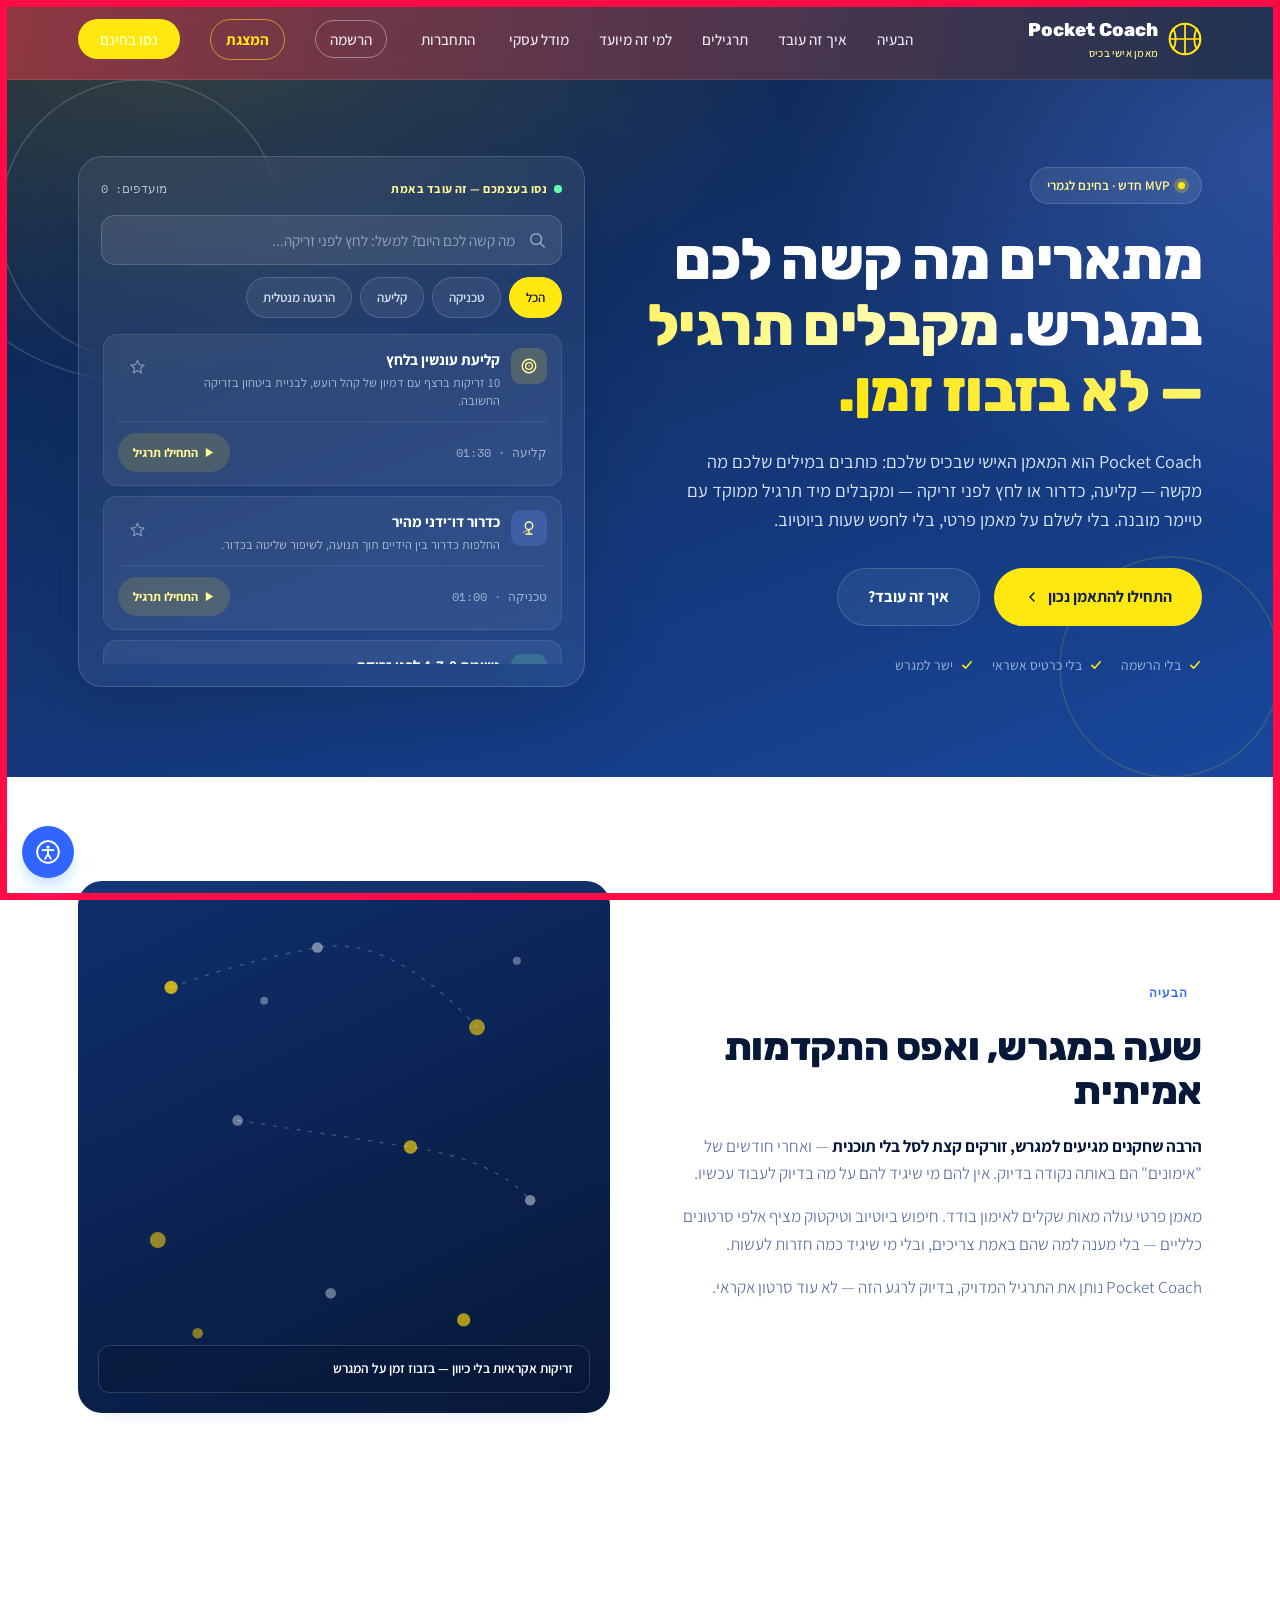
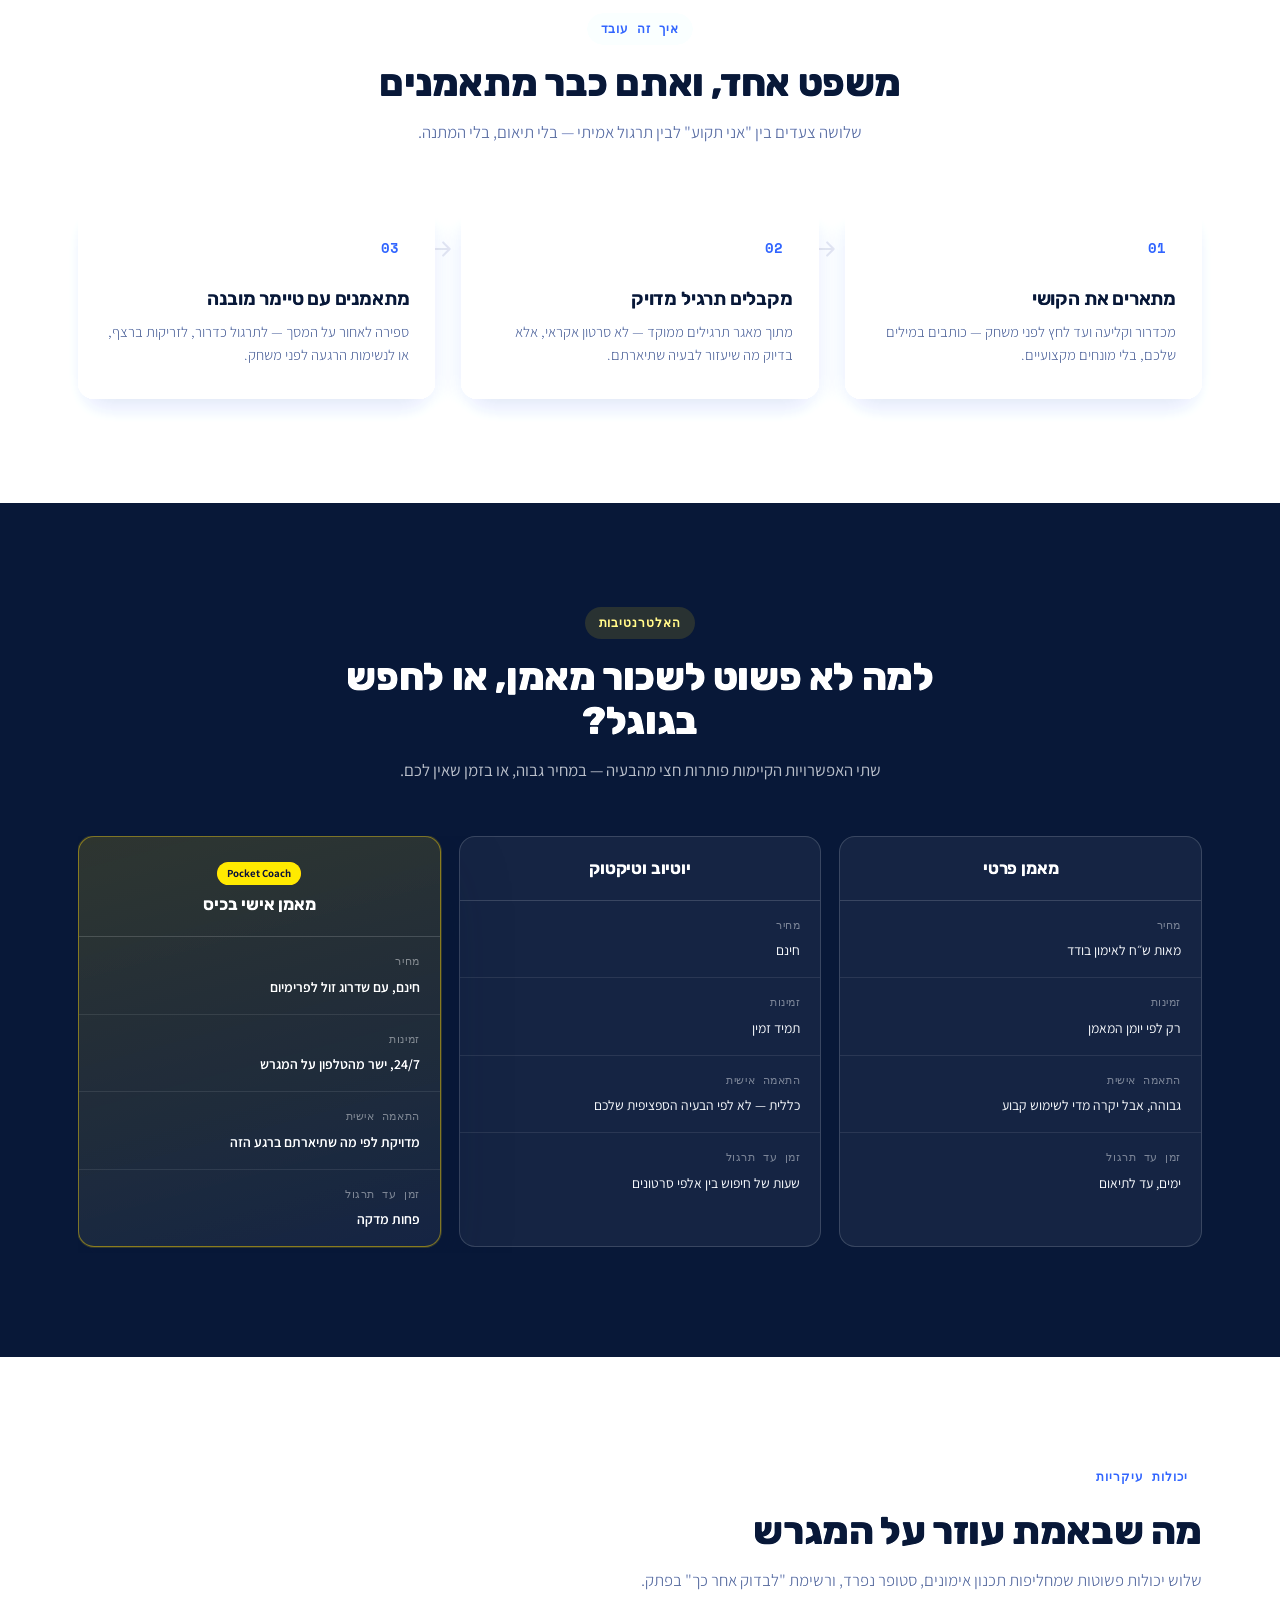
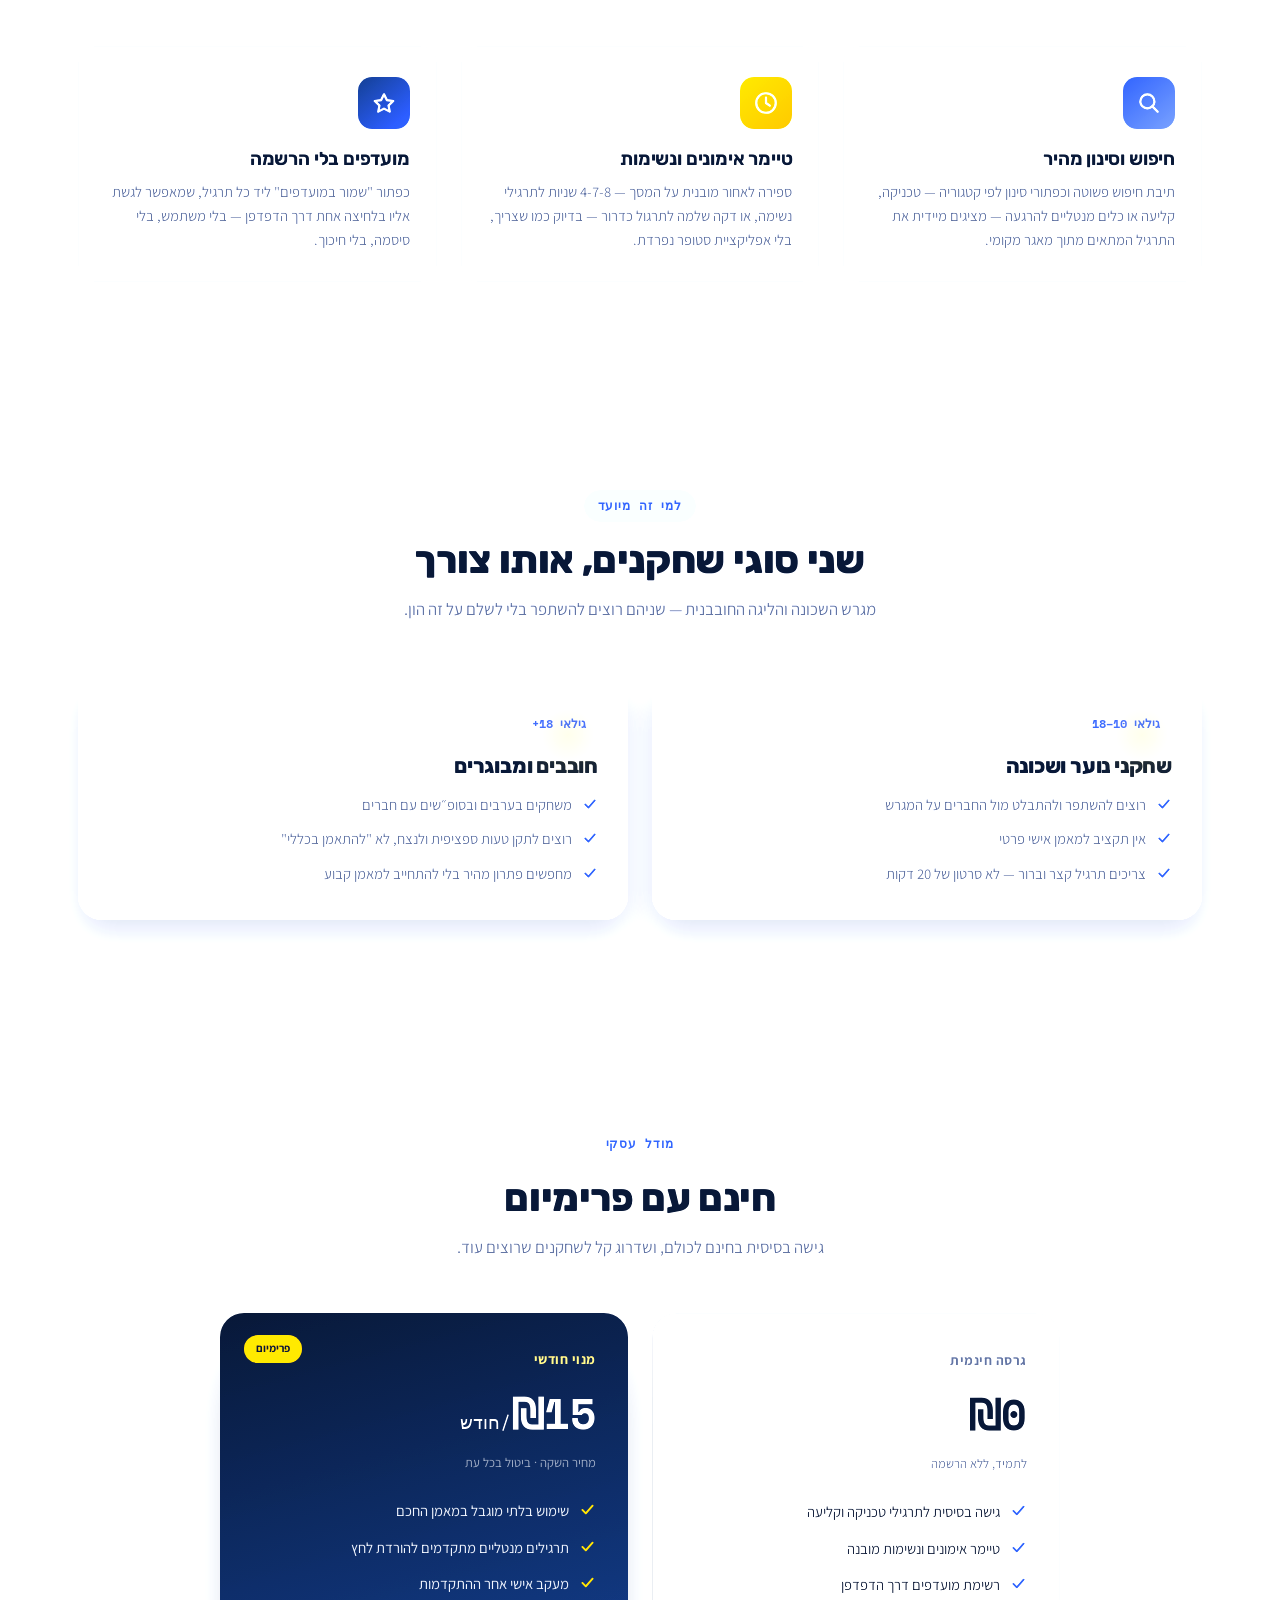
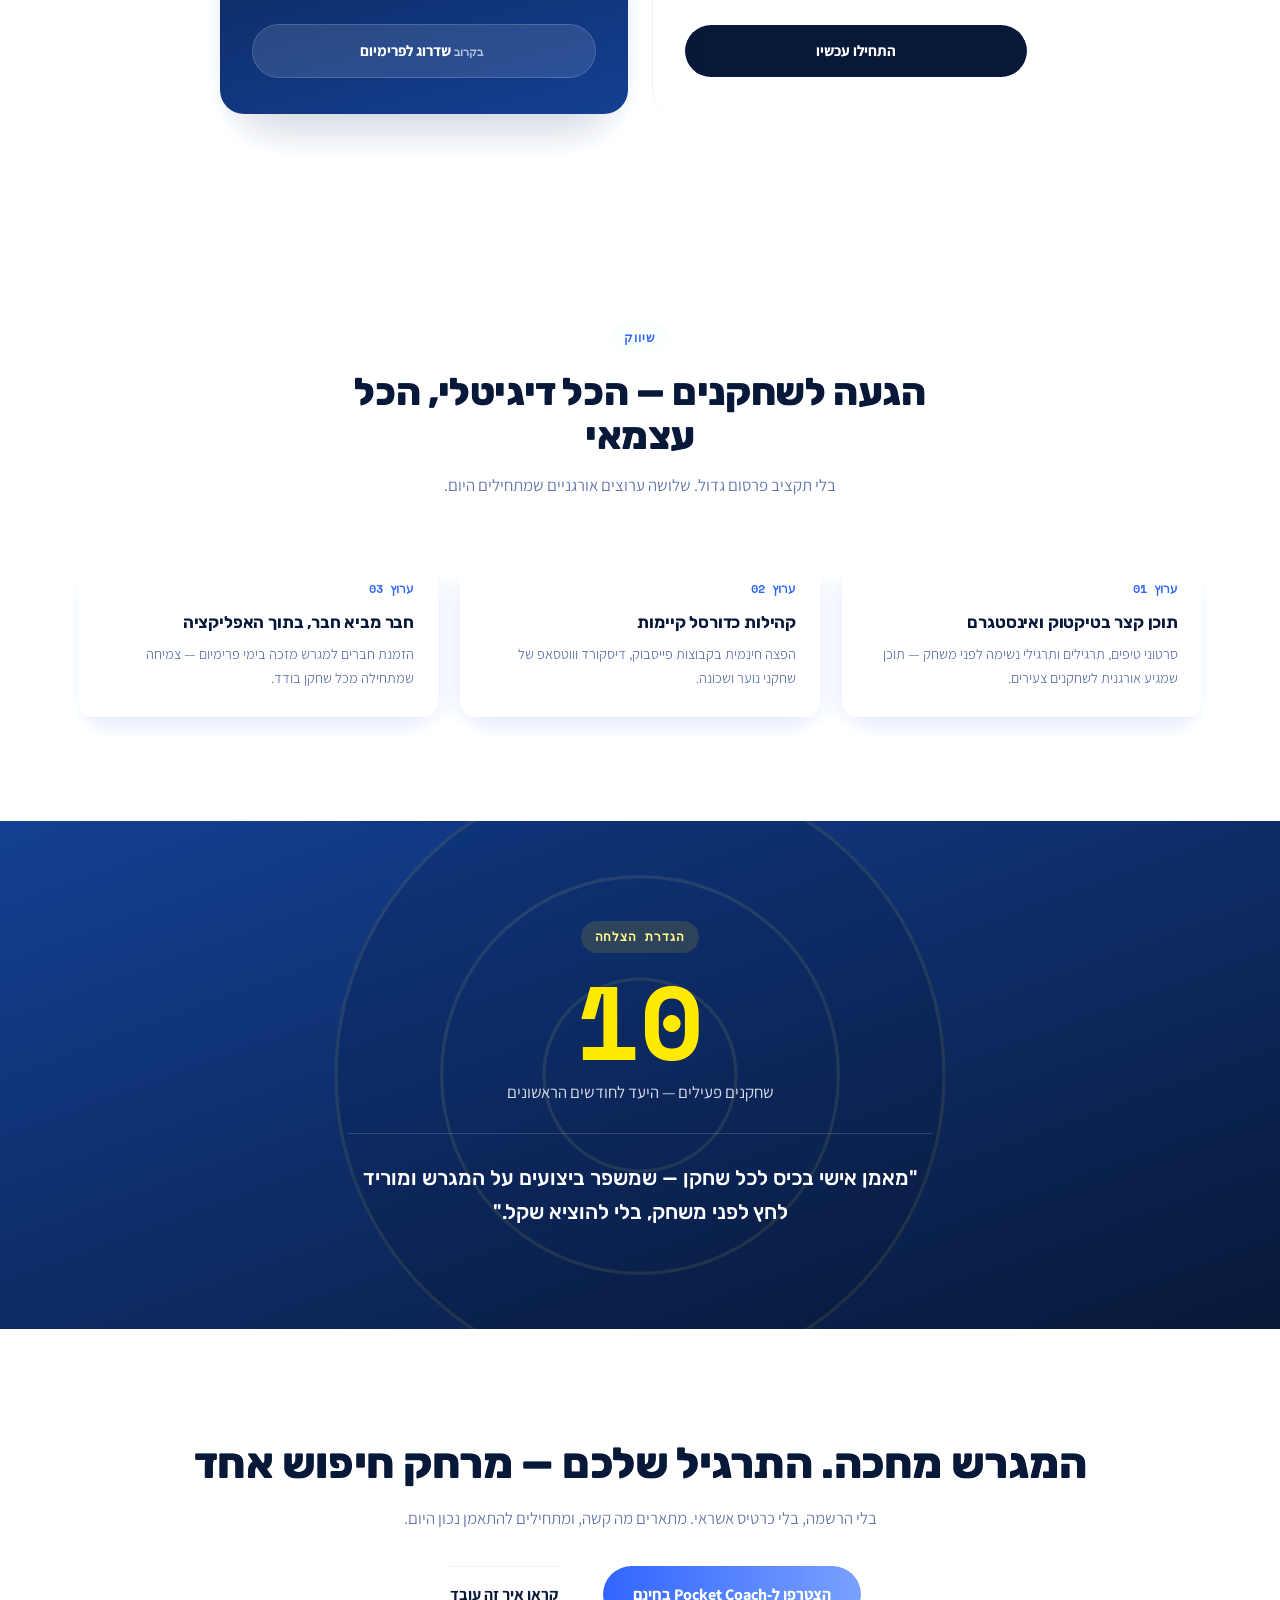
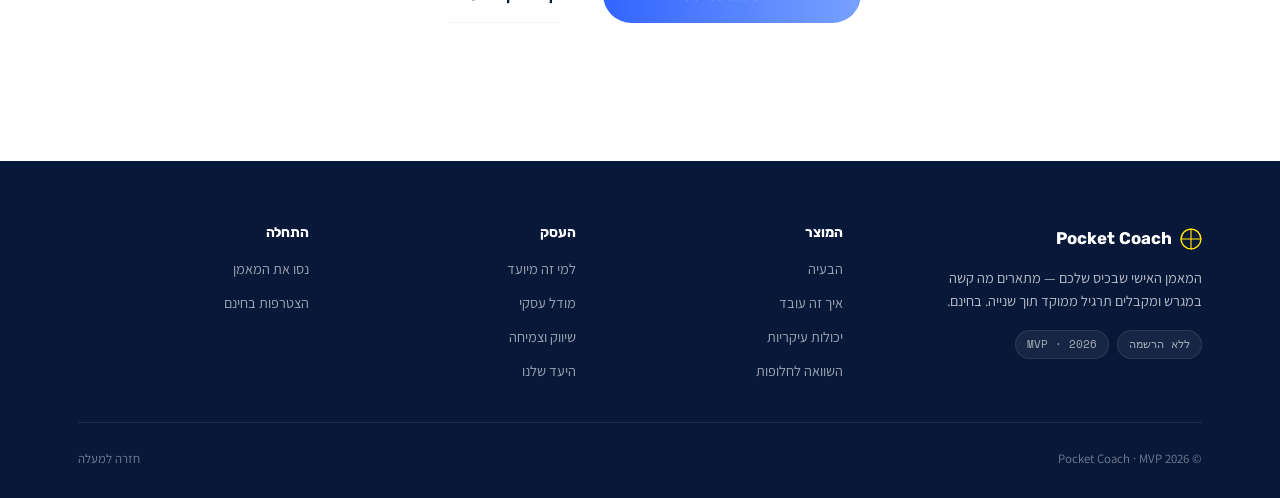
==== commit 51683f69: "הוספת סיור מודרך ומצגת התמיכה - סיור עם חצים על גבי האתר, מופעל רק בכניסה עם ?tour=1 מקישור המצגת - " ====
--- a/index.html
+++ b/index.html
@@ -543,6 +543,7 @@
       <li><a href="#pricing" data-en="Pricing">מודל עסקי</a></li>
       <li><a href="app.html" id="loginLink" data-en="Log In">התחברות</a></li>
       <li><a href="app.html?mode=register" id="registerLink" data-en="Sign Up">הרשמה</a></li>
+      <li><a href="deck.html" class="nav-deck" data-en="The Deck">המצגת</a></li>
       <li><a href="#join" class="nav-cta" data-en="Try It Free">נסו בחינם</a></li>
     </ul>
     <div class="user-badge" id="userBadge" style="display:none;">
@@ -3253,5 +3254,263 @@
 })();
 </script>
 
+
+<!-- ===== Pocket Coach · סיור מודרך (guided tour) ===== -->
+<style id="pct-nav-style">
+  .nav-links .nav-deck {
+    display: inline-flex; align-items: center; gap: 6px;
+    border: 1px solid rgba(255,213,0,.55); color: #FFD500;
+    border-radius: 100px; padding: 7px 15px; font-weight: 700;
+    transition: background .2s ease, border-color .2s ease;
+  }
+  .nav-links .nav-deck:hover { background: rgba(255,213,0,.12); border-color: #FFD500; }
+</style>
+<style id="pct-style">
+  #pct-root { position: fixed; inset: 0; z-index: 99998; display: none; }
+  #pct-root.pct-on { display: block; }
+  #pct-veil { position: absolute; inset: 0; cursor: pointer; }
+  #pct-hole {
+    position: fixed; border-radius: 12px; pointer-events: none;
+    border: 2px solid #FFD500; box-shadow: 0 0 0 9999px rgba(7,22,51,.74), 0 0 0 6px rgba(255,213,0,.22);
+    transition: top .32s cubic-bezier(.4,0,.2,1), left .32s cubic-bezier(.4,0,.2,1),
+                width .32s cubic-bezier(.4,0,.2,1), height .32s cubic-bezier(.4,0,.2,1);
+  }
+  #pct-arrow { position: fixed; inset: 0; width: 100%; height: 100%; pointer-events: none; overflow: visible; }
+  #pct-arrow path { fill: none; stroke: #FFD500; stroke-width: 3; stroke-linecap: round;
+    filter: drop-shadow(0 2px 6px rgba(0,0,0,.45)); }
+  #pct-arrow polygon { fill: #FFD500; filter: drop-shadow(0 2px 6px rgba(0,0,0,.45)); }
+  #pct-tip {
+    position: fixed; width: min(340px, calc(100vw - 32px)); background: #FFFFFF; color: #071633;
+    border-radius: 16px; padding: 18px 20px 16px; box-shadow: 0 24px 60px rgba(0,0,0,.42);
+    font-family: 'Assistant', 'Arial Hebrew', sans-serif; direction: rtl; text-align: right;
+    pointer-events: auto;
+  }
+  #pct-tip .pct-head { display: flex; align-items: center; gap: 10px; margin-bottom: 10px; }
+  #pct-tip .pct-badge {
+    font-family: 'Space Mono', monospace; direction: ltr; font-size: 12px; font-weight: 700;
+    background: #2D5BFF; color: #FFFFFF; border-radius: 100px; padding: 4px 11px;
+  }
+  #pct-tip .pct-close {
+    margin-right: auto; background: none; border: 0; color: #5B6B95; font: inherit; font-size: 13px;
+    cursor: pointer; padding: 4px 6px; border-radius: 8px;
+  }
+  #pct-tip .pct-close:hover { background: rgba(7,22,51,.06); color: #071633; }
+  #pct-tip h4 { font-family: 'Rubik', 'Arial Hebrew', sans-serif; font-size: 18px; font-weight: 700;
+    margin: 0 0 7px; line-height: 1.3; }
+  #pct-tip p { font-size: 15px; line-height: 1.55; color: #5B6B95; margin: 0 0 14px; }
+  #pct-tip .pct-foot { display: flex; align-items: center; gap: 12px; border-top: 1px solid rgba(7,22,51,.1);
+    padding-top: 11px; font-size: 12.5px; color: #5B6B95; }
+  #pct-tip .pct-prog { margin-right: auto; font-family: 'Space Mono', monospace; direction: ltr; }
+  #pct-tip .pct-nav { background: rgba(7,22,51,.06); border: 0; border-radius: 100px; color: #071633;
+    font: inherit; font-size: 13px; font-weight: 600; padding: 6px 13px; cursor: pointer; }
+  #pct-tip .pct-nav:hover { background: rgba(7,22,51,.12); }
+  #pct-tip .pct-nav:disabled { opacity: .35; cursor: default; }
+  #pct-tip button:focus-visible, #pct-tip button:focus-visible { outline: 2px solid #2D5BFF; outline-offset: 2px; }
+  @media (prefers-reduced-motion: reduce) { #pct-hole { transition: none; } }
+  @media print { #pct-root { display: none !important; } }
+</style>
+
+
+<div id="pct-root" role="dialog" aria-modal="true" aria-label="סיור מודרך באתר">
+  <div id="pct-veil"></div>
+  <div id="pct-hole"></div>
+  <svg id="pct-arrow" aria-hidden="true"><path id="pct-path" /><polygon id="pct-head" /></svg>
+  <div id="pct-tip">
+    <div class="pct-head">
+      <span class="pct-badge" id="pct-badge">01</span>
+      <button class="pct-close" id="pct-close" type="button">סגירת הסיור</button>
+    </div>
+    <h4 id="pct-title"></h4>
+    <p id="pct-text"></p>
+    <div class="pct-foot">
+      <button class="pct-nav" id="pct-prev" type="button">הקודם</button>
+      <span>לחצו במסך להמשך</span>
+      <span class="pct-prog" id="pct-prog"></span>
+    </div>
+  </div>
+</div>
+
+<script>
+(function () {
+  'use strict';
+  var STEPS = [
+    ['.hero h1', 'ההבטחה של האתר', 'המשפט הראשון מסביר את כל המוצר: מתארים מה קשה במגרש, ומקבלים תרגיל — לא עוד סרטון אקראי.'],
+    ['.hero-ctas', 'שתי דרכים להתחיל', 'אפשר לקפוץ ישר לתרגול, או לקרוא קודם איך זה עובד. שחקן ממהר וגם הורה זהיר מוצאים כאן את הכפתור שלהם.'],
+    ['#navLinks', 'תפריט התחנות', 'האתר הוא עמוד אחד ארוך. התפריט קופץ לכל אחת מהתחנות — הבעיה, איך זה עובד, השוואה, יכולות, קהל, מחיר, צמיחה ויעד.'],
+    ['#a11yFab', 'פאנל הנגישות', 'מכאן נפתחות 12 התאמות נגישות ו-41 שפות ממשק: ניגודיות גבוהה, הקראת טקסט, גודל גופן, מצב לילה וצבעי רקע.'],
+    ['#searchInput', 'כאן מתחיל הכול', 'כותבים מה קשה במילים רגילות — "לא מצליח לקלוע בלחץ", "מפחד לפני משחק". בלי מונחים מקצועיים ובלי לדעת מה לחפש.'],
+    ['#chipRow', 'סינון לפי סוג', 'שלוש קטגוריות: טכניקה, קליעה, וכלים מנטליים להרגעה. לחיצה אחת מצמצמת את המאגר בדיוק למה שצריך עכשיו.'],
+    ['#drillList', 'התרגילים עצמם', 'המאגר מכיל 27 תרגילים ממוקדים — 15 טכניקה, 7 קליעה ו-5 מנטליים. בכל תרגיל יש טיימר מובנה, בלי אפליקציית סטופר נפרדת.'],
+    ['#favCount', 'מועדפים בלי הרשמה', 'הכוכב שומר תרגיל בדפדפן עצמו. אין משתמש, אין סיסמה, ואין טופס שצריך למלא כדי לחזור לתרגיל מחר.'],
+    ['#problem .section-head h2', 'תחנה: הבעיה', 'שעה במגרש ואפס התקדמות. כאן מוסבר למה אימון בלי תוכנית מבזבז חודשים, ולמה מאמן פרטי ויוטיוב לא פותרים את זה.'],
+    ['#how .section-head h2', 'תחנה: איך זה עובד', 'שלושה צעדים בין "אני תקוע" לבין תרגול אמיתי — בלי תיאום, בלי המתנה ובפחות מדקה.'],
+    ['#how .step-card', 'צעד ראשון מתוך שלושה', 'הכרטיסים ממוספרים 01 עד 03 ונכנסים לתמונה בזמן הגלילה. כל אחד מסביר בדיוק מה השחקן עושה בשלב הזה.'],
+    ['.compare', 'תחנה: השוואה לחלופות', 'טבלה כנה בת שלוש עמודות. היא לא מסתירה שיוטיוב חינמי וזמין תמיד — ומראה בדיוק איפה הוא נכשל: שעות חיפוש מול פחות מדקה.'],
+    ['#features .feature-card', 'תחנה: יכולות עיקריות', 'שלוש יכולות שמחליפות תכנון אימונים, סטופר נפרד ופתק של "לבדוק אחר כך": חיפוש וסינון, טיימר, ומועדפים.'],
+    ['#audience .section-head h2', 'תחנה: קהלי יעד', 'שני פרופילים מפורטים — נוער ושכונה בגילאי 10 עד 18, וחובבים מבוגרים מגיל 18. אותו צורך בדיוק, שני מצבי חיים שונים.'],
+    ['#pricing .price-card', 'תחנה: מודל עסקי', 'גישה בסיסית חינם לתמיד ללא הרשמה, לצד מנוי חודשי בעלות ₪15 במחיר השקה. הבסיס נשאר חינמי גם אחרי שהפרימיום ייבנה.'],
+    ['#premiumBadge', 'מה שעוד לא נבנה', 'היכולות המסומנות "בקרוב" — מאמן חכם ללא הגבלה, תרגילים מנטליים מתקדמים ומעקב התקדמות — קיימות כרגע רק ככוונה. זה בדיוק מה שתרומה מממנת.'],
+    ['#growth .growth-card', 'תחנה: שיווק וצמיחה', 'שלושה ערוצים אורגניים בלי תקציב פרסום: תוכן קצר בטיקטוק ואינסטגרם, קהילות כדורסל קיימות, וחבר מביא חבר בתוך האפליקציה.'],
+    ['#goalNum', 'תחנה: היעד שלנו', 'מספר אחד ומדיד לחודשים הראשונים. מיזם שמוכן להיבחן לפי מדד יחיד הוא מיזם שאפשר לתמוך בו בביטחון.'],
+    ['#join .btn-primary', 'תחנה אחרונה: הצטרפות', 'בלי הרשמה ובלי כרטיס אשראי. מתארים מה קשה, ומתחילים להתאמן נכון היום — זו כל הבקשה מהשחקן.']
+  ];
+
+  var root = document.getElementById('pct-root');
+  var veil = document.getElementById('pct-veil');
+  var hole = document.getElementById('pct-hole');
+  var tip = document.getElementById('pct-tip');
+  var pathEl = document.getElementById('pct-path');
+  var headEl = document.getElementById('pct-head');
+  var badge = document.getElementById('pct-badge');
+  var titleEl = document.getElementById('pct-title');
+  var textEl = document.getElementById('pct-text');
+  var progEl = document.getElementById('pct-prog');
+  var prevBtn = document.getElementById('pct-prev');
+  var closeBtn = document.getElementById('pct-close');
+  var i = 0, live = [], busy = false;
+
+  function visible(el) {
+    if (!el) return false;
+    var r = el.getBoundingClientRect();
+    if (r.width < 4 || r.height < 4) return false;
+    var cs = getComputedStyle(el);
+    return cs.visibility !== 'hidden' && cs.display !== 'none' && cs.opacity !== '0';
+  }
+
+  function collect() {
+    live = [];
+    for (var k = 0; k < STEPS.length; k++) {
+      var el = document.querySelector(STEPS[k][0]);
+      if (visible(el)) live.push({ el: el, title: STEPS[k][1], text: STEPS[k][2] });
+    }
+    return live.length;
+  }
+
+  function rectOf(el) {
+    var r = el.getBoundingClientRect();
+    var pad = 8;
+    var top = Math.max(6, r.top - pad);
+    var bottom = Math.min(innerHeight - 6, r.bottom + pad);
+    return {
+      left: Math.max(6, r.left - pad),
+      top: top,
+      width: Math.min(innerWidth - 12, r.width + pad * 2),
+      height: Math.max(24, bottom - top)
+    };
+  }
+
+  function placeTip(t) {
+    var tw = tip.offsetWidth, th = tip.offsetHeight, gap = 22;
+    var below = innerHeight - (t.top + t.height), above = t.top;
+    var top;
+    if (below >= th + gap) top = t.top + t.height + gap;
+    else if (above >= th + gap) top = t.top - th - gap;
+    else top = Math.max(10, Math.min(innerHeight - th - 10, t.top + t.height / 2 - th / 2));
+    var left = t.left + t.width / 2 - tw / 2;
+    if (top >= t.top - gap && top <= t.top + t.height + gap) {
+      left = (t.left > innerWidth / 2) ? t.left - tw - gap : t.left + t.width + gap;
+    }
+    left = Math.max(10, Math.min(innerWidth - tw - 10, left));
+    tip.style.left = left + 'px';
+    tip.style.top = Math.max(10, top) + 'px';
+    return { left: left, top: Math.max(10, top), w: tw, h: th };
+  }
+
+  function drawArrow(t, p) {
+    var tx = t.left + t.width / 2, ty = t.top + t.height / 2;
+    var px = p.left + p.w / 2, py = p.top + p.h / 2;
+    var sx, sy;
+    if (Math.abs(px - tx) > Math.abs(py - ty)) { sx = px + (tx > px ? p.w / 2 : -p.w / 2); sy = py; }
+    else { sx = px; sy = py + (ty > py ? p.h / 2 : -p.h / 2); }
+    var dx = tx - sx, dy = ty - sy, len = Math.hypot(dx, dy) || 1;
+    var ex = tx - (dx / len) * (Math.min(t.width, t.height) / 2 + 12);
+    var ey = ty - (dy / len) * (Math.min(t.width, t.height) / 2 + 12);
+    var mx = (sx + ex) / 2, my = (sy + ey) / 2;
+    var cx = mx - (ey - sy) * 0.22, cy = my + (ex - sx) * 0.22;
+    pathEl.setAttribute('d', 'M' + sx + ',' + sy + ' Q' + cx + ',' + cy + ' ' + ex + ',' + ey);
+    var ax = ex - cx, ay = ey - cy, al = Math.hypot(ax, ay) || 1;
+    ax /= al; ay /= al;
+    var s = 11;
+    headEl.setAttribute('points',
+      (ex + ax * s) + ',' + (ey + ay * s) + ' ' +
+      (ex - ax * s + -ay * s * 0.62) + ',' + (ey - ay * s + ax * s * 0.62) + ' ' +
+      (ex - ax * s - -ay * s * 0.62) + ',' + (ey - ay * s - ax * s * 0.62));
+  }
+
+  function paint() {
+    var step = live[i];
+    if (!step) return;
+    var t = rectOf(step.el);
+    hole.style.left = t.left + 'px';
+    hole.style.top = t.top + 'px';
+    hole.style.width = t.width + 'px';
+    hole.style.height = t.height + 'px';
+    drawArrow(t, placeTip(t));
+  }
+
+  function render() {
+    var step = live[i];
+    if (!step) return;
+    badge.textContent = (i + 1 < 10 ? '0' : '') + (i + 1);
+    titleEl.textContent = step.title;
+    textEl.textContent = step.text;
+    progEl.textContent = (i + 1) + ' / ' + live.length;
+    prevBtn.disabled = i === 0;
+    busy = true;
+    try { step.el.scrollIntoView({ block: 'center', behavior: 'smooth' }); }
+    catch (e) { step.el.scrollIntoView(false); }
+    var last = null, still = 0;
+    (function settle() {
+      var y = step.el.getBoundingClientRect().top;
+      still = (last !== null && Math.abs(y - last) < 0.5) ? still + 1 : 0;
+      last = y;
+      paint();
+      if (still < 4) requestAnimationFrame(settle); else busy = false;
+    })();
+  }
+
+  function go(n) {
+    if (n < 0) return;
+    if (n >= live.length) { stop(); return; }
+    i = n; render();
+  }
+
+  function start() {
+    if (!collect()) return;
+    i = 0;
+    root.classList.add('pct-on');
+    document.addEventListener('keydown', onKey, true);
+    render();
+  }
+
+  function stop() {
+    root.classList.remove('pct-on');
+    document.removeEventListener('keydown', onKey, true);
+  }
+
+  function onKey(e) {
+    if (e.key === 'Escape') { e.preventDefault(); stop(); }
+    else if (e.key === 'ArrowLeft' || e.key === ' ' || e.key === 'Enter') { e.preventDefault(); go(i + 1); }
+    else if (e.key === 'ArrowRight') { e.preventDefault(); go(i - 1); }
+  }
+
+  veil.addEventListener('click', function () { if (!busy) go(i + 1); });
+  tip.addEventListener('click', function (e) {
+    if (e.target.closest('#pct-close') || e.target.closest('#pct-prev')) return;
+    if (!busy) go(i + 1);
+  });
+  closeBtn.addEventListener('click', function (e) { e.stopPropagation(); stop(); });
+  prevBtn.addEventListener('click', function (e) { e.stopPropagation(); go(i - 1); });
+  addEventListener('resize', function () { if (root.classList.contains('pct-on')) paint(); });
+
+  // the tour runs only for visitors arriving from the deck link (…/?tour=1)
+  if (/[?&]tour=1/.test(location.search)) {
+    if (document.readyState === 'complete') setTimeout(start, 700);
+    else addEventListener('load', function () { setTimeout(start, 700); });
+  }
+})();
+</script>
+<!-- ===== end guided tour ===== -->
+
 </body>
 </html>
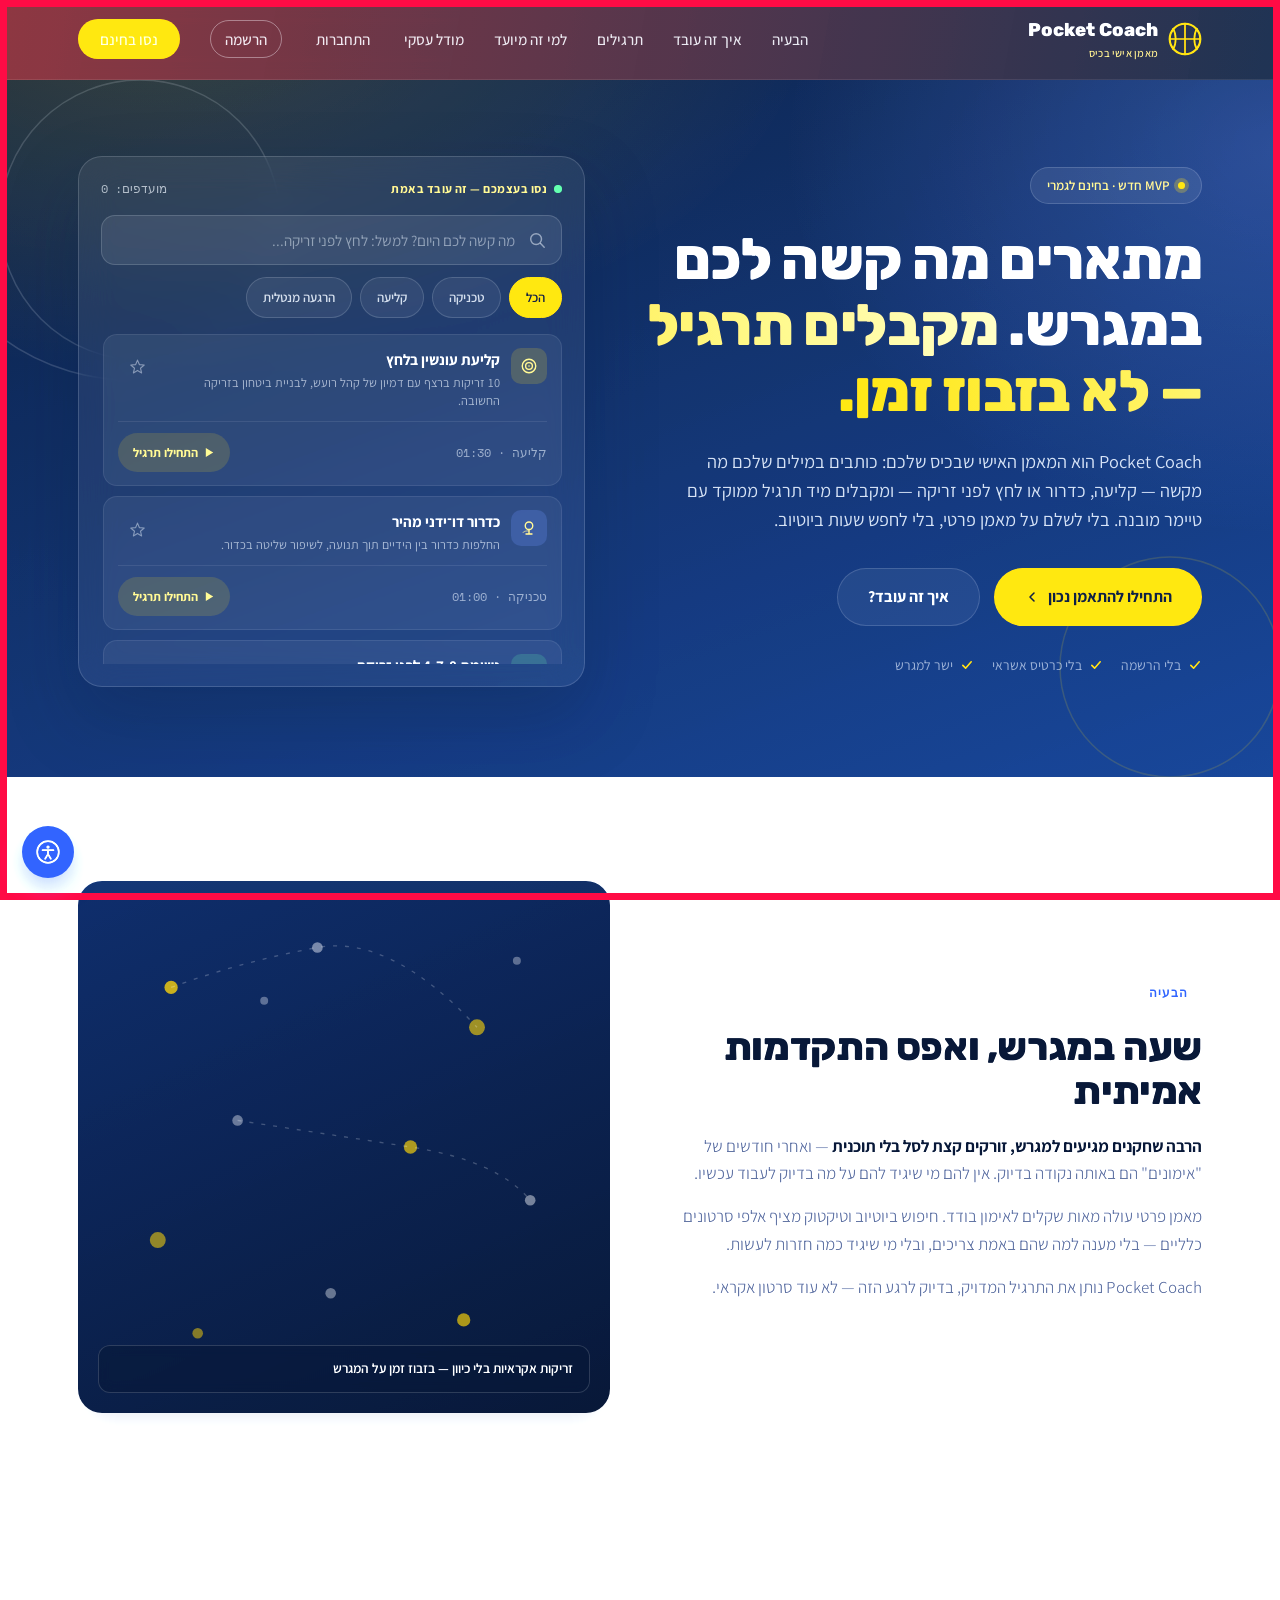
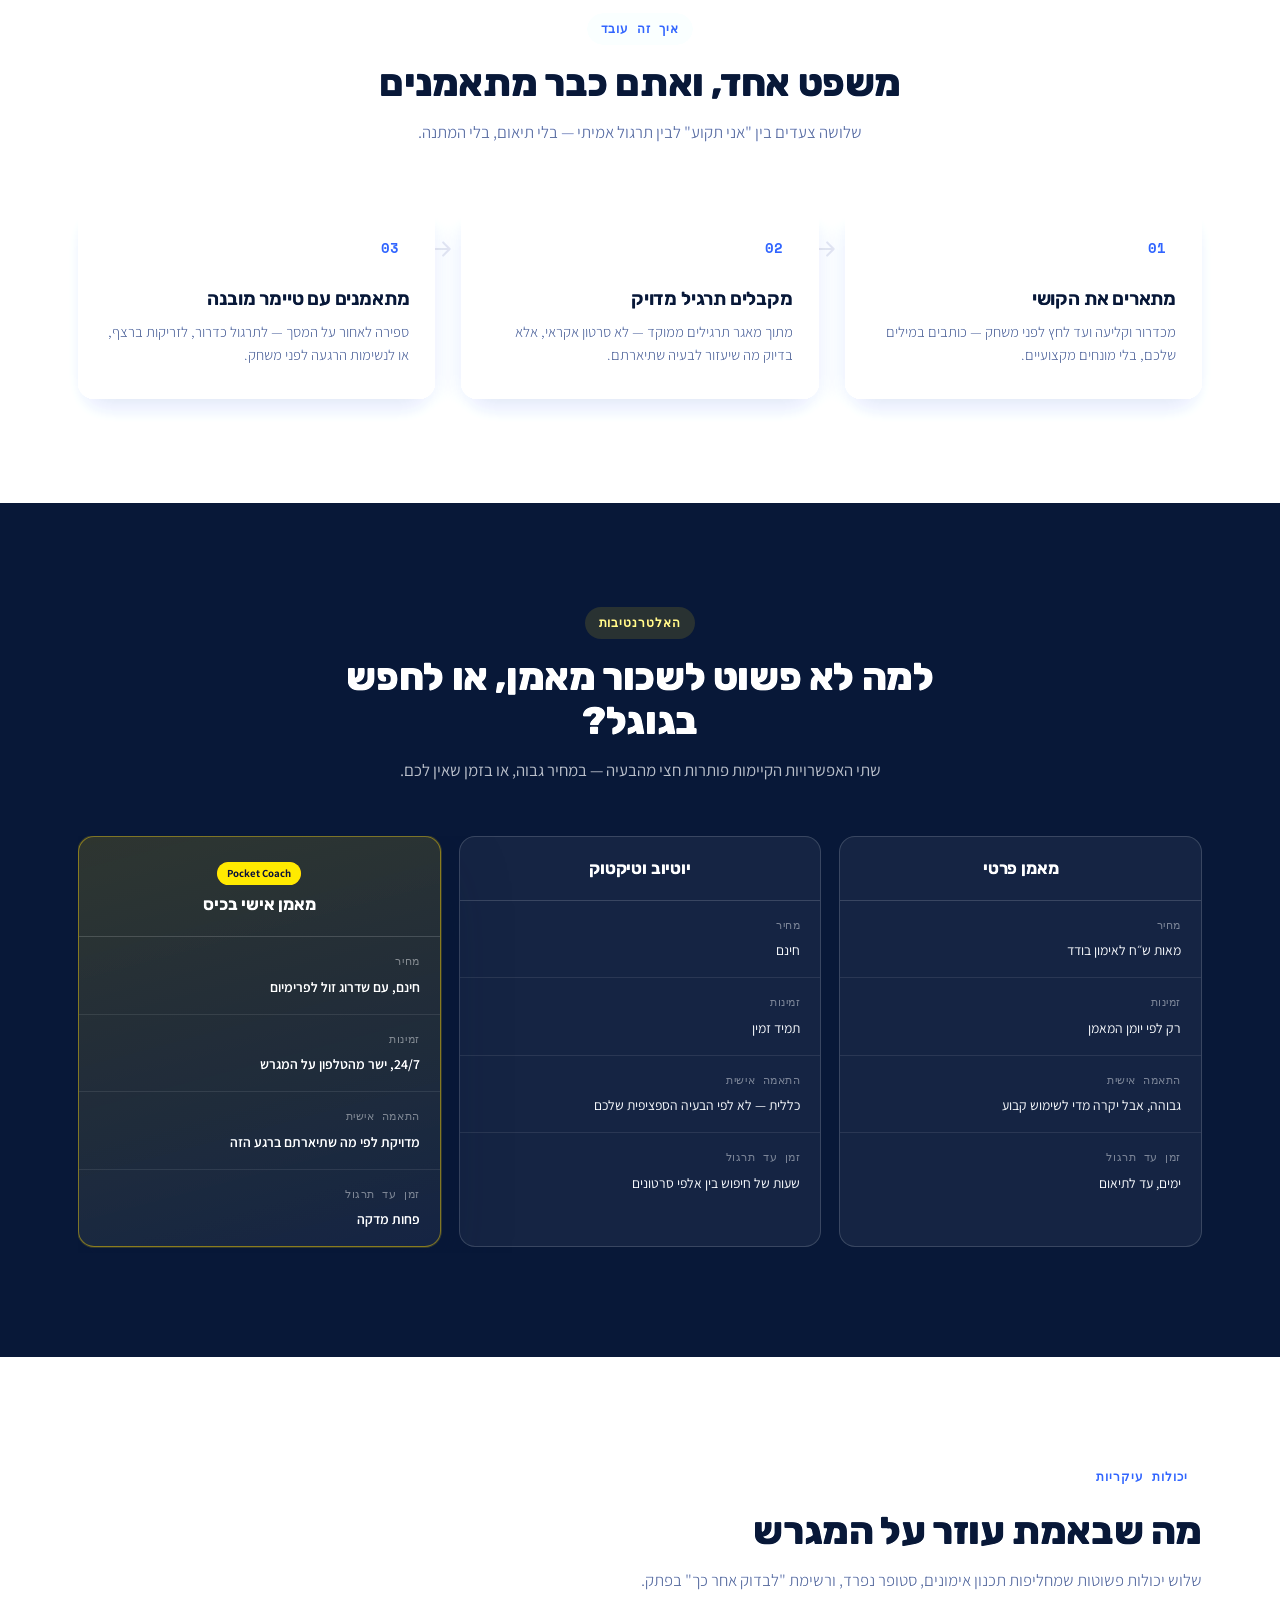
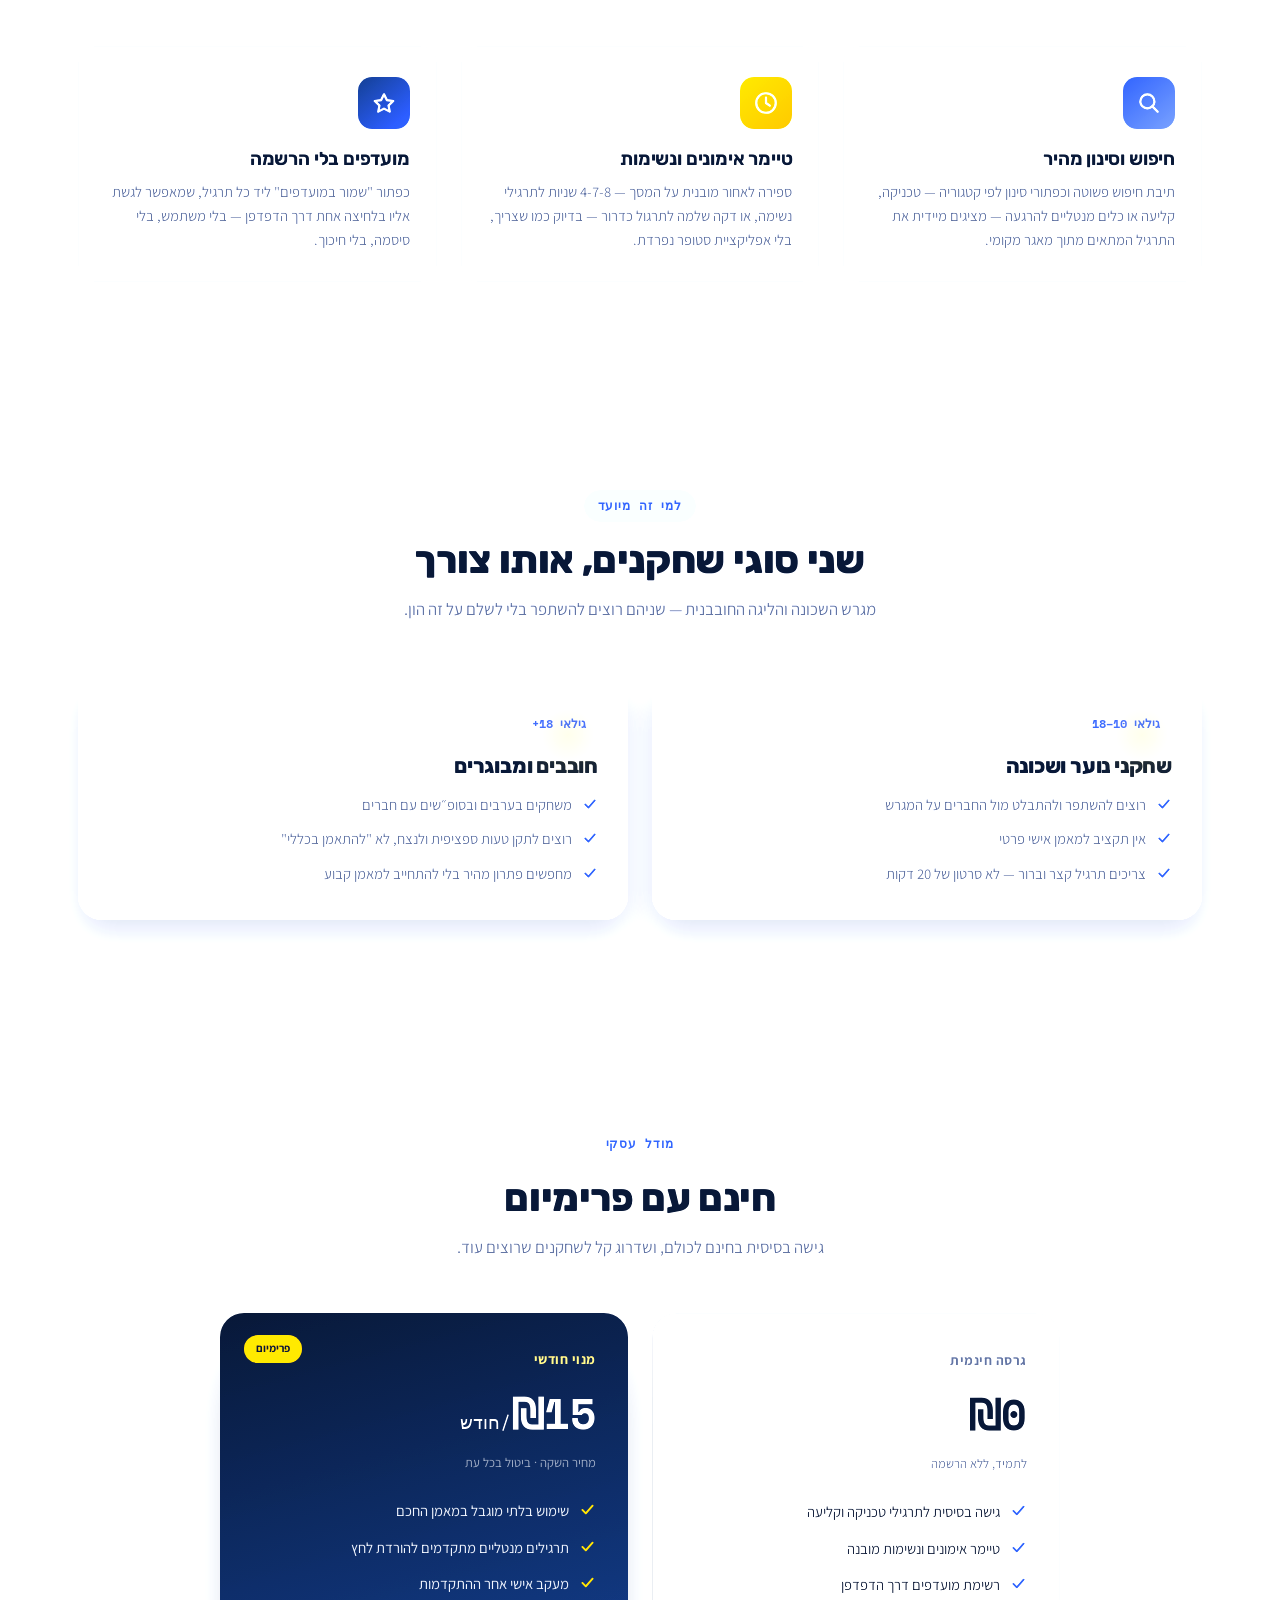
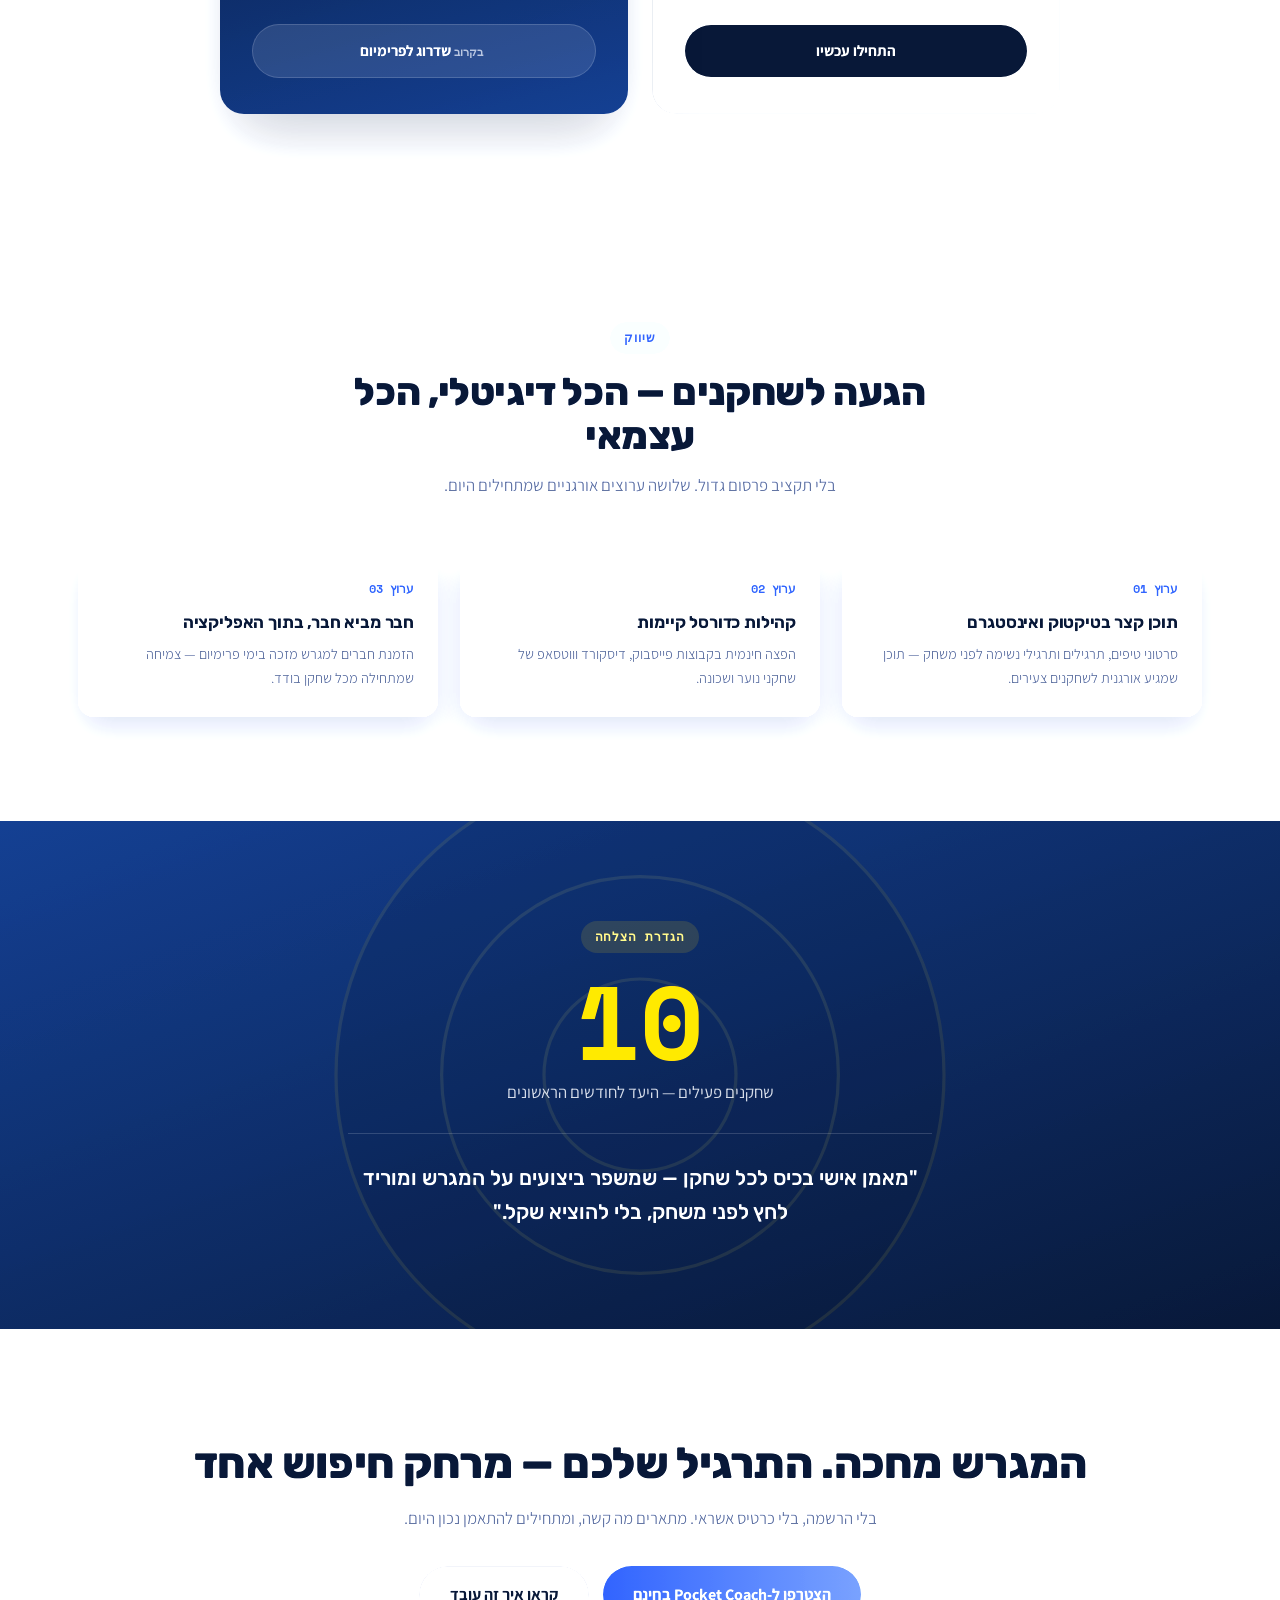
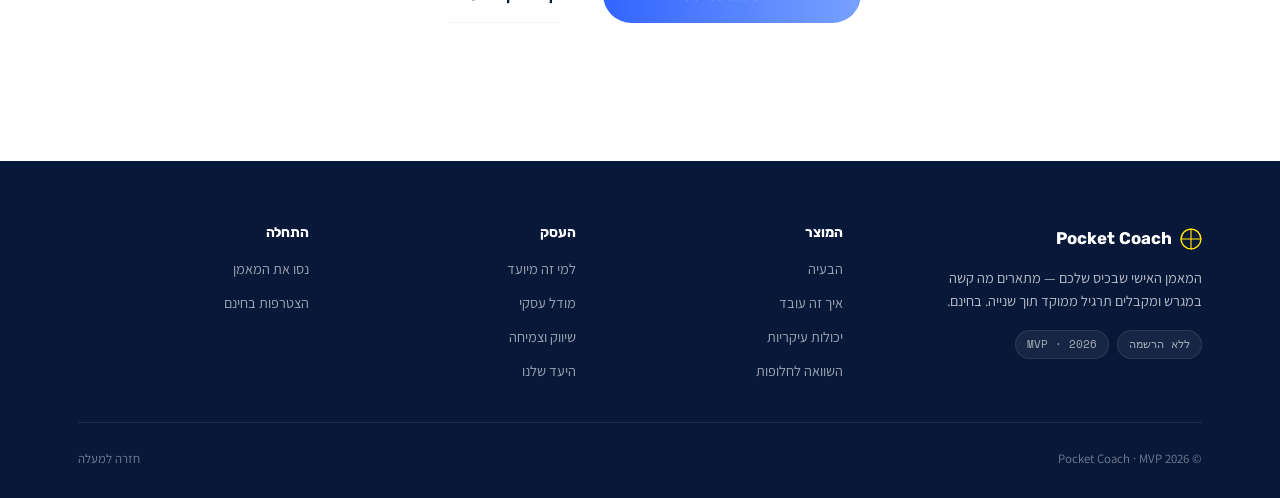
==== commit 833570a8: "הסרת כפתור המצגת מסרגל הניווט Co-Authored-By: Claude Opus 5 <noreply@anthropic.com>" ====
--- a/index.html
+++ b/index.html
@@ -543,7 +543,6 @@
       <li><a href="#pricing" data-en="Pricing">מודל עסקי</a></li>
       <li><a href="app.html" id="loginLink" data-en="Log In">התחברות</a></li>
       <li><a href="app.html?mode=register" id="registerLink" data-en="Sign Up">הרשמה</a></li>
-      <li><a href="deck.html" class="nav-deck" data-en="The Deck">המצגת</a></li>
       <li><a href="#join" class="nav-cta" data-en="Try It Free">נסו בחינם</a></li>
     </ul>
     <div class="user-badge" id="userBadge" style="display:none;">
@@ -3256,15 +3255,6 @@
 
 
 <!-- ===== Pocket Coach · סיור מודרך (guided tour) ===== -->
-<style id="pct-nav-style">
-  .nav-links .nav-deck {
-    display: inline-flex; align-items: center; gap: 6px;
-    border: 1px solid rgba(255,213,0,.55); color: #FFD500;
-    border-radius: 100px; padding: 7px 15px; font-weight: 700;
-    transition: background .2s ease, border-color .2s ease;
-  }
-  .nav-links .nav-deck:hover { background: rgba(255,213,0,.12); border-color: #FFD500; }
-</style>
 <style id="pct-style">
   #pct-root { position: fixed; inset: 0; z-index: 99998; display: none; }
   #pct-root.pct-on { display: block; }
